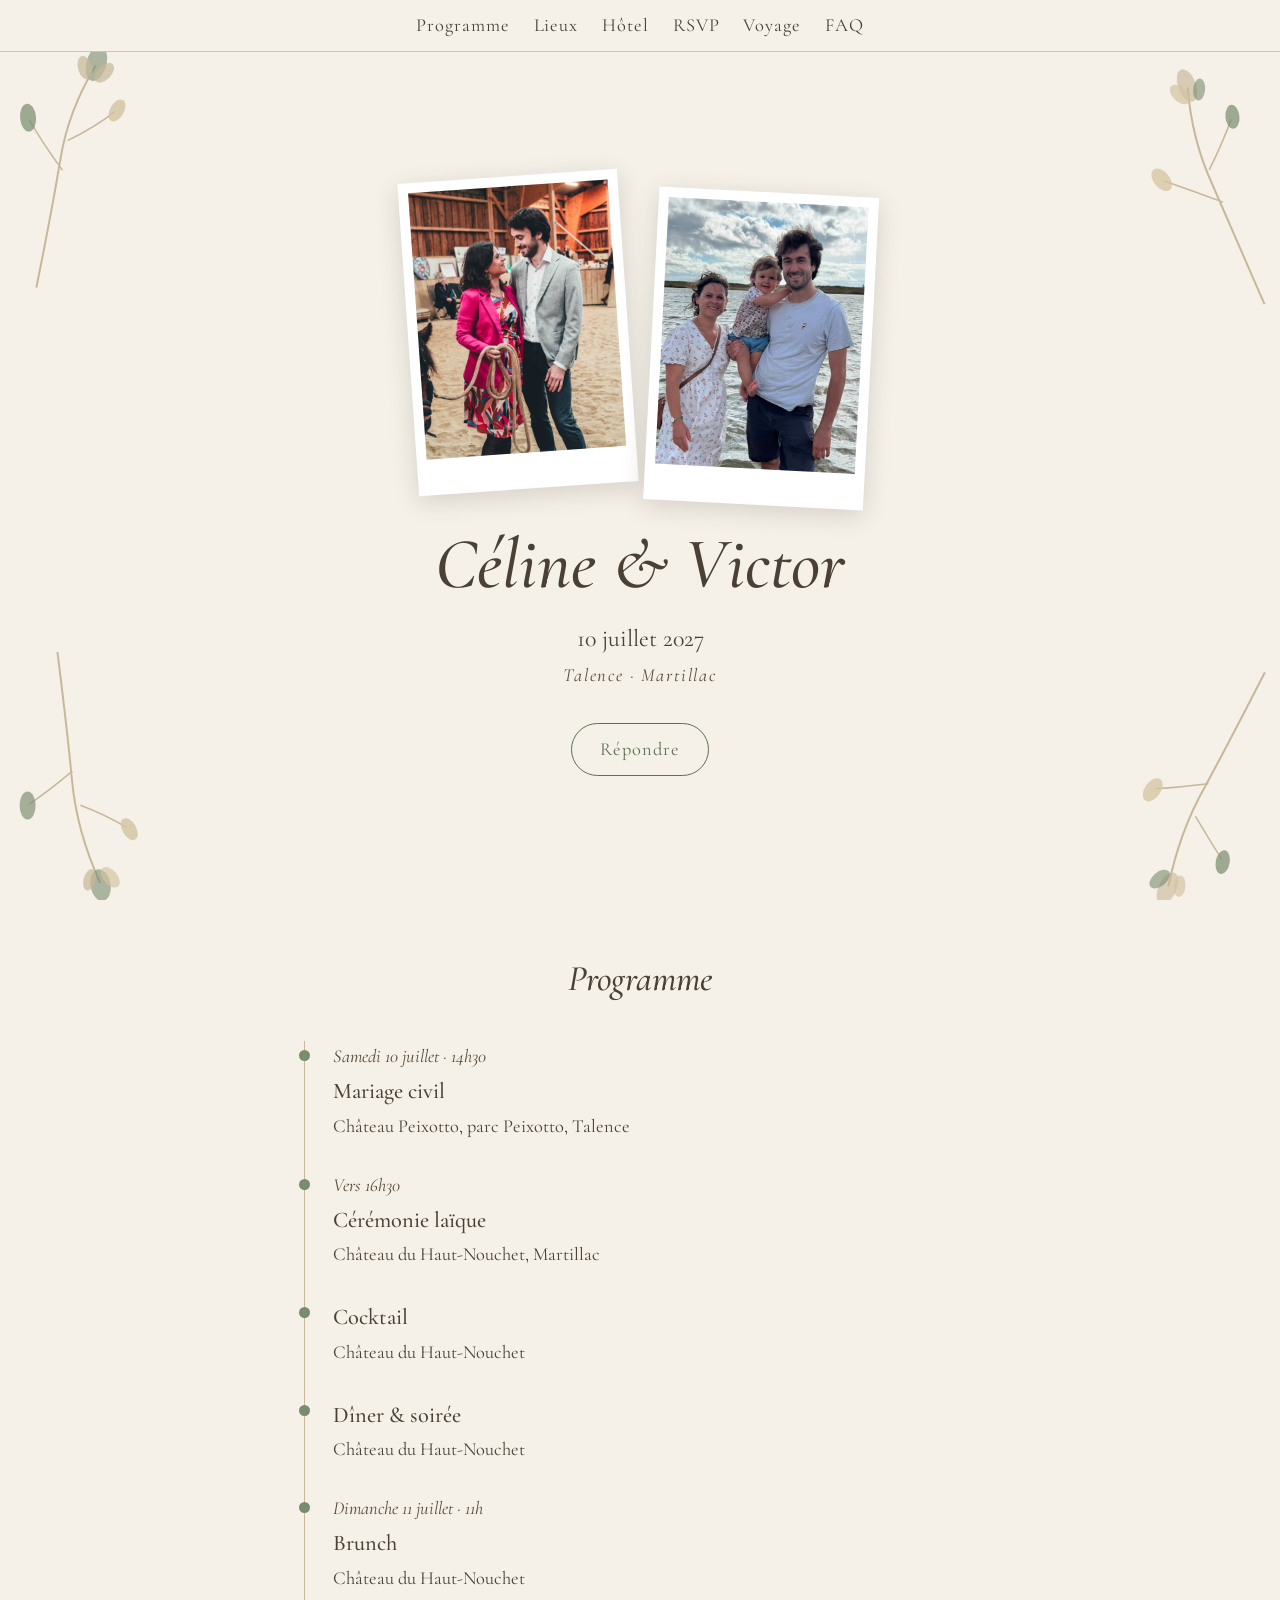
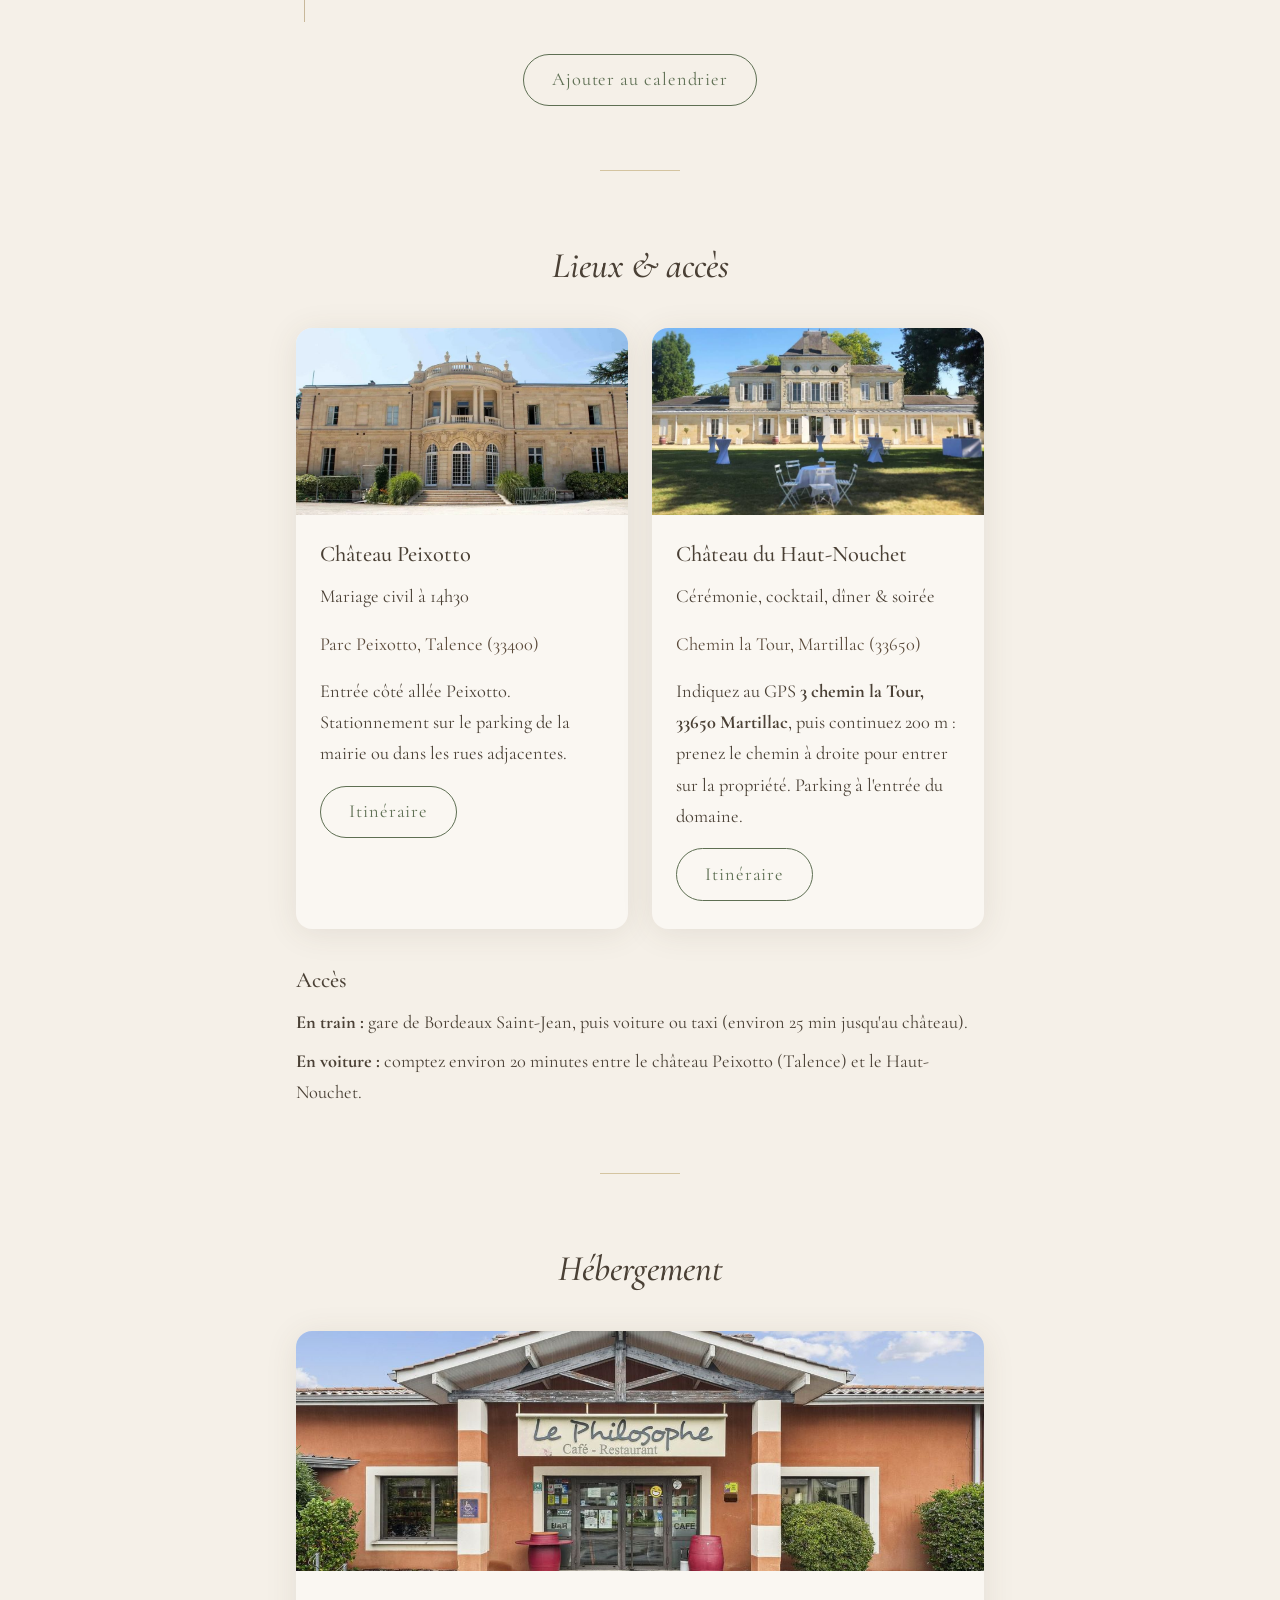
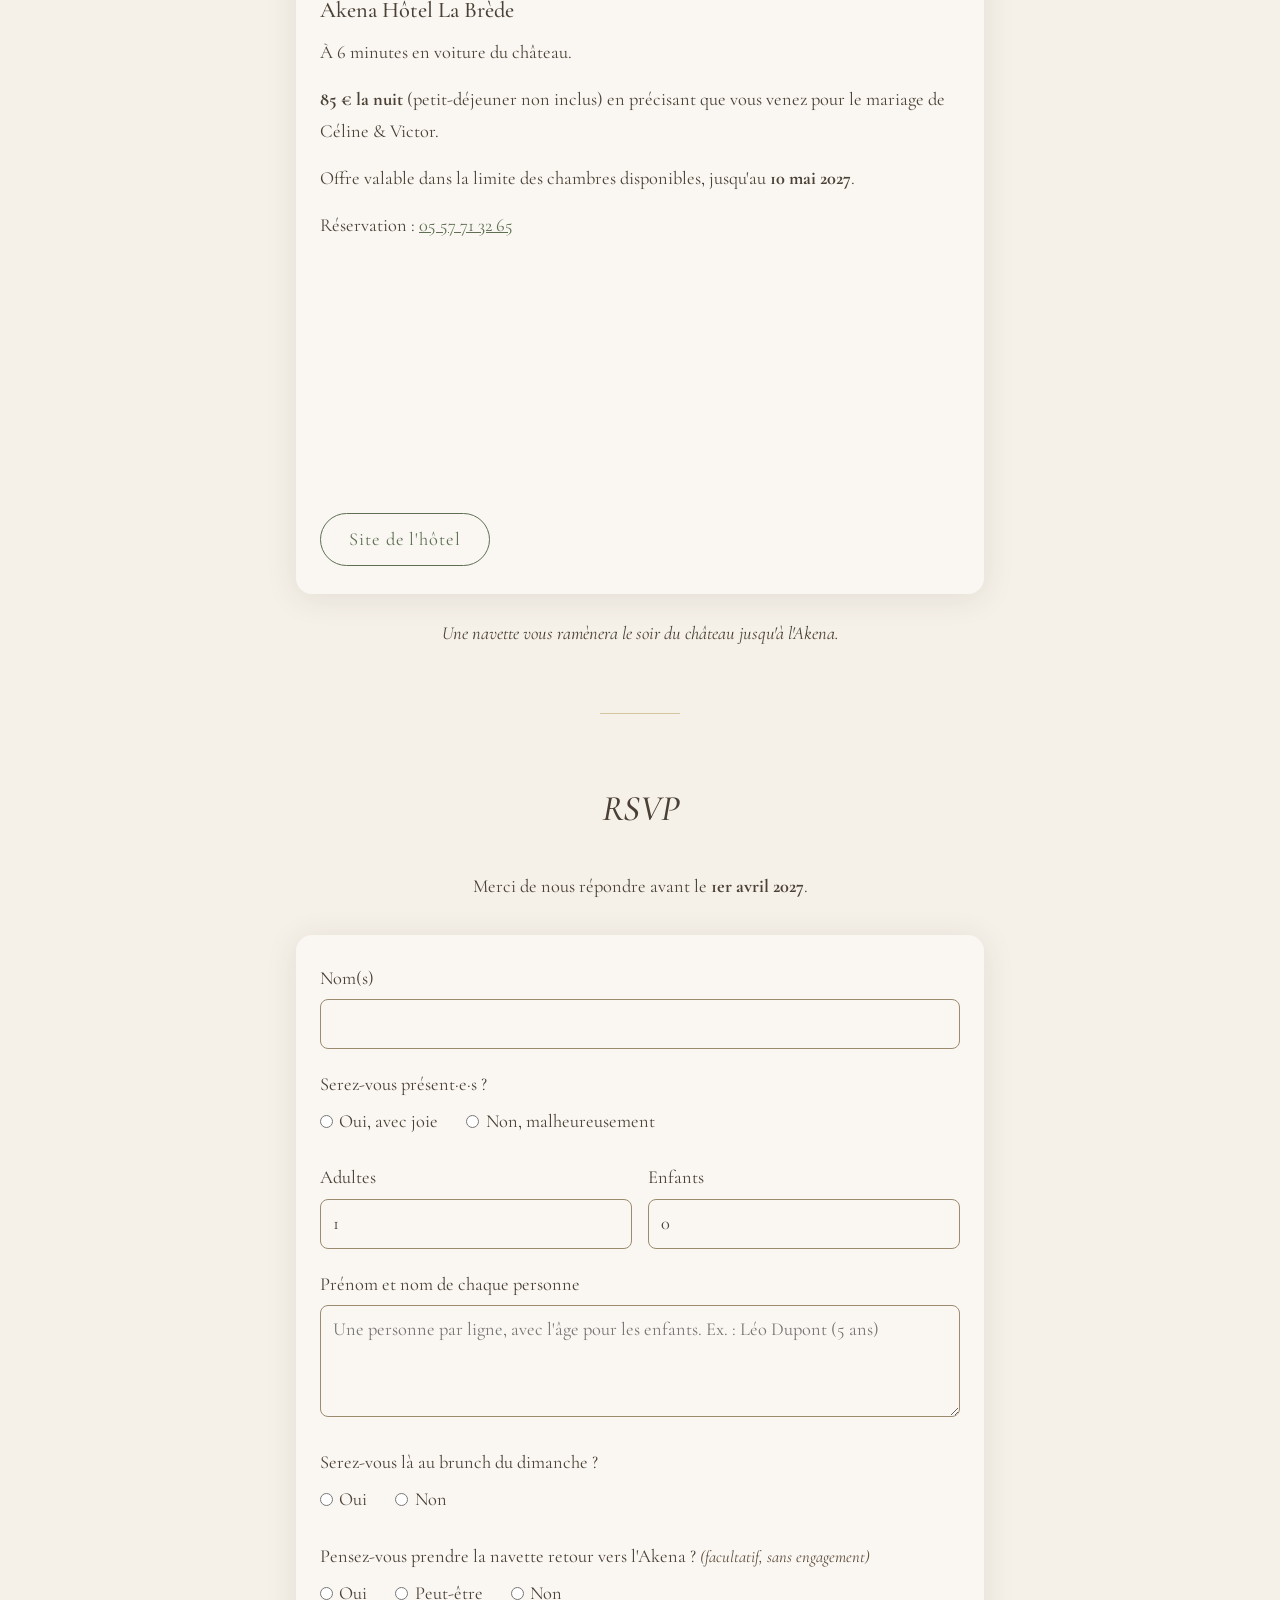
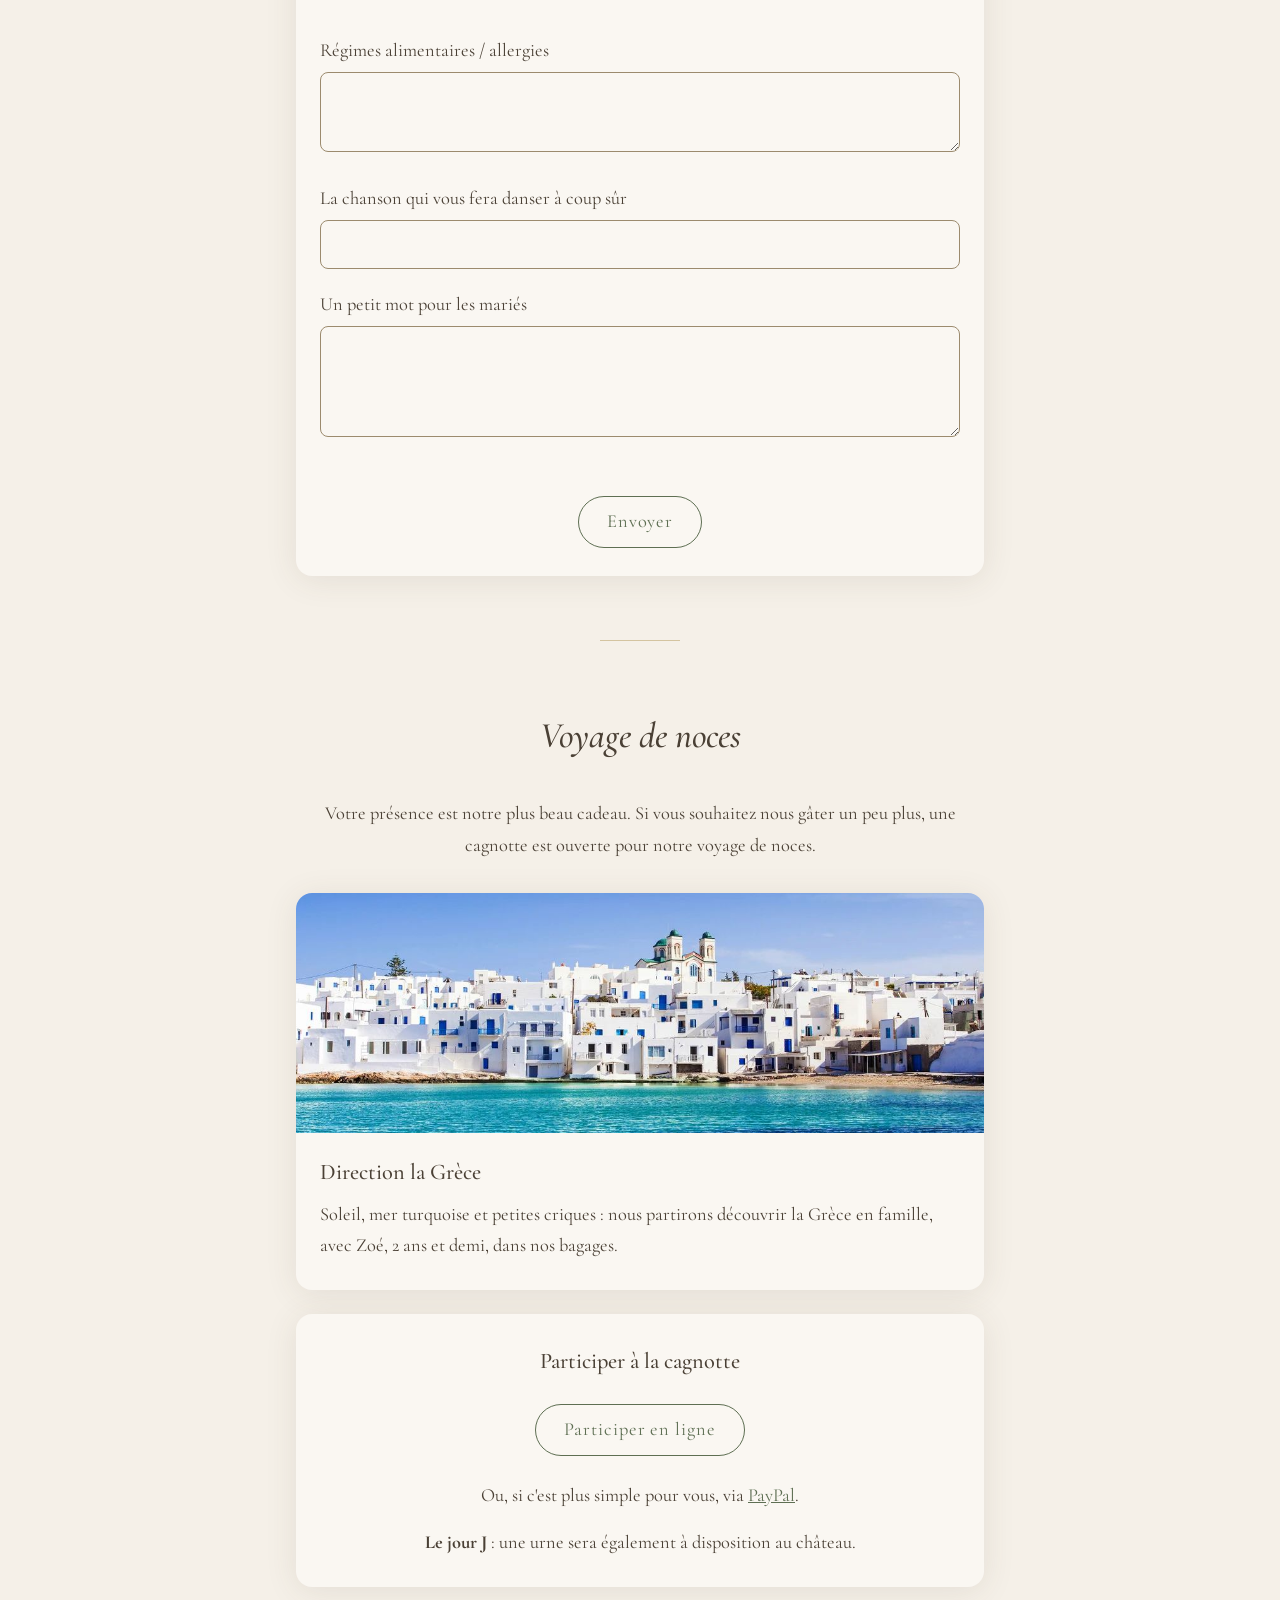
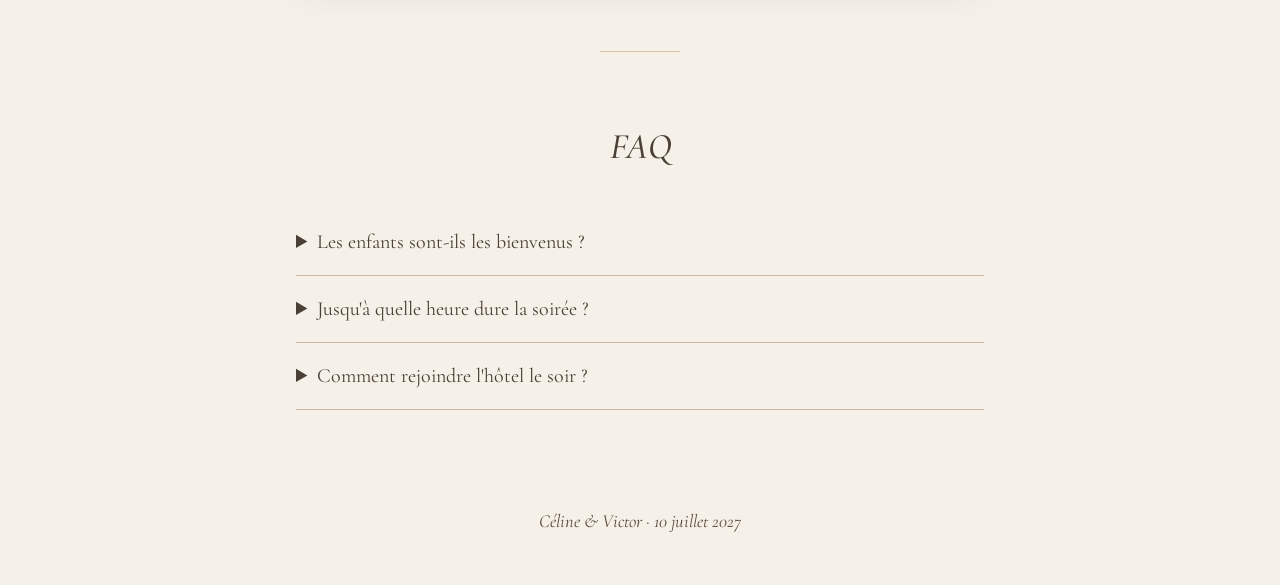
==== apercu-mariage/index.html @ cb4decf5 "content: cagnotte button directly under title Co-Authored-By: Claude Opus 5.5 <noreply@anthropic.com" ====
<!DOCTYPE html>
<html lang="fr">
<head>
  <meta charset="UTF-8" />
  <meta name="robots" content="noindex" />
  <meta name="viewport" content="width=device-width, initial-scale=1.0" />
  <title>Céline & Victor — 10 juillet 2027</title>
  <meta name="description" content="Mariage de Céline & Victor, 10 juillet 2027, Talence & Martillac" />
  <meta property="og:title" content="Céline &amp; Victor — 10 juillet 2027" />
  <meta property="og:description" content="Programme, lieux, hébergement et RSVP de notre mariage." />
  <!-- ponytail: URL absolue de l'emplacement final (racine), valide après le lancement -->
  <meta property="og:image" content="https://vico4445.github.io/site_mariage/photos/Photo_celine_victor.jpeg" />
  <meta property="og:type" content="website" />
  <link rel="icon" href="data:image/svg+xml,<svg xmlns='http://www.w3.org/2000/svg' viewBox='0 0 100 100'><text y='.9em' font-size='90' fill='%237a8c6e'>♡</text></svg>" />
  <link rel="preconnect" href="https://fonts.googleapis.com" />
  <link href="https://fonts.googleapis.com/css2?family=Cormorant+Garamond:ital,wght@0,400;0,500;1,400&display=swap" rel="stylesheet" />
  <link rel="stylesheet" href="style.css?v=5" />
</head>
<body>

  <nav class="nav" aria-label="Sections">
    <a href="#programme">Programme</a>
    <a href="#lieux">Lieux</a>
    <a href="#hebergement">Hôtel</a>
    <a href="#rsvp">RSVP</a>
    <a href="#voyage">Voyage</a>
    <a href="#faq">FAQ</a>
  </nav>

  <header id="accueil" class="hero">
    <div class="flowers" aria-hidden="true">
      <!-- top-left -->
      <svg class="flower flower--tl" viewBox="0 0 200 300" fill="none" xmlns="http://www.w3.org/2000/svg">
        <path d="M100 280 Q95 200 90 150 Q85 100 100 50" stroke="#c8b89a" stroke-width="2" />
        <path d="M95 160 Q70 140 50 120" stroke="#c8b89a" stroke-width="1.5" />
        <ellipse cx="48" cy="118" rx="8" ry="14" fill="#7a8c6e" opacity="0.7" transform="rotate(-20 48 118)" />
        <path d="M92 130 Q115 110 130 90" stroke="#c8b89a" stroke-width="1.5" />
        <ellipse cx="132" cy="88" rx="7" ry="12" fill="#d4c4a0" opacity="0.8" transform="rotate(15 132 88)" />
        <ellipse cx="100" cy="48" rx="10" ry="18" fill="#7a8c6e" opacity="0.6" />
        <ellipse cx="90" cy="55" rx="7" ry="12" fill="#c8b89a" opacity="0.7" transform="rotate(-30 90 55)" />
        <ellipse cx="110" cy="55" rx="7" ry="12" fill="#c8b89a" opacity="0.7" transform="rotate(30 110 55)" />
      </svg>
      <!-- top-right -->
      <svg class="flower flower--tr" viewBox="0 0 200 300" fill="none" xmlns="http://www.w3.org/2000/svg">
        <path d="M100 280 Q105 200 108 150 Q112 100 98 50" stroke="#c8b89a" stroke-width="2" />
        <path d="M104 170 Q130 148 152 130" stroke="#c8b89a" stroke-width="1.5" />
        <ellipse cx="154" cy="128" rx="8" ry="13" fill="#d4c4a0" opacity="0.75" transform="rotate(20 154 128)" />
        <path d="M106 135 Q85 115 68 95" stroke="#c8b89a" stroke-width="1.5" />
        <ellipse cx="66" cy="93" rx="7" ry="12" fill="#7a8c6e" opacity="0.7" transform="rotate(-15 66 93)" />
        <ellipse cx="98" cy="48" rx="9" ry="17" fill="#c8b89a" opacity="0.65" />
        <ellipse cx="88" cy="56" rx="6" ry="11" fill="#7a8c6e" opacity="0.6" transform="rotate(-25 88 56)" />
        <ellipse cx="108" cy="54" rx="7" ry="12" fill="#d4c4a0" opacity="0.7" transform="rotate(25 108 54)" />
      </svg>
      <!-- bottom-left -->
      <svg class="flower flower--bl" viewBox="0 0 200 300" fill="none" xmlns="http://www.w3.org/2000/svg">
        <path d="M100 20 Q96 100 92 150 Q88 200 102 255" stroke="#c8b89a" stroke-width="2" />
        <path d="M94 140 Q68 155 46 165" stroke="#c8b89a" stroke-width="1.5" />
        <ellipse cx="44" cy="166" rx="8" ry="14" fill="#7a8c6e" opacity="0.65" transform="rotate(10 44 166)" />
        <path d="M96 175 Q118 188 138 205" stroke="#c8b89a" stroke-width="1.5" />
        <ellipse cx="140" cy="207" rx="7" ry="12" fill="#d4c4a0" opacity="0.8" transform="rotate(-20 140 207)" />
        <ellipse cx="102" cy="257" rx="10" ry="16" fill="#7a8c6e" opacity="0.6" />
        <ellipse cx="92" cy="250" rx="6" ry="11" fill="#c8b89a" opacity="0.7" transform="rotate(25 92 250)" />
        <ellipse cx="113" cy="251" rx="7" ry="12" fill="#d4c4a0" opacity="0.65" transform="rotate(-30 113 251)" />
      </svg>
      <!-- bottom-right -->
      <svg class="flower flower--br" viewBox="0 0 200 300" fill="none" xmlns="http://www.w3.org/2000/svg">
        <path d="M100 20 Q103 100 106 150 Q110 200 97 255" stroke="#c8b89a" stroke-width="2" />
        <path d="M104 145 Q128 160 150 172" stroke="#c8b89a" stroke-width="1.5" />
        <ellipse cx="152" cy="174" rx="8" ry="13" fill="#d4c4a0" opacity="0.75" transform="rotate(-10 152 174)" />
        <path d="M102 180 Q80 195 60 208" stroke="#c8b89a" stroke-width="1.5" />
        <ellipse cx="58" cy="210" rx="7" ry="12" fill="#7a8c6e" opacity="0.7" transform="rotate(15 58 210)" />
        <ellipse cx="97" cy="257" rx="9" ry="17" fill="#c8b89a" opacity="0.6" />
        <ellipse cx="87" cy="250" rx="6" ry="11" fill="#d4c4a0" opacity="0.65" transform="rotate(20 87 250)" />
        <ellipse cx="108" cy="252" rx="7" ry="12" fill="#7a8c6e" opacity="0.6" transform="rotate(-25 108 252)" />
      </svg>
    </div>
    <div class="hero-content">
      <div class="polas">
        <figure class="pola"><img src="photos/Photo_celine_victor.jpeg" width="600" height="902" alt="Céline et Victor" /></figure>
        <figure class="pola"><img src="photos/a-trois.jpg" width="600" height="807" alt="Céline, Victor et leur fille" /></figure>
      </div>
      <p class="names">Céline &amp; Victor</p>
      <p class="hero-date">10 juillet 2027</p>
      <p class="hero-place">Talence · Martillac</p>
      <a class="btn" href="#rsvp">Répondre</a>
    </div>
  </header>

  <main>
    <section class="section" id="programme">
      <h2 class="section-title">Programme</h2>
      <ol class="timeline">
        <li>
          <time datetime="2027-07-10T14:30">Samedi 10 juillet · 14h30</time>
          <h3>Mariage civil</h3>
          <p>Château Peixotto, parc Peixotto, Talence</p>
        </li>
        <li>
          <time datetime="2027-07-10T16:30">Vers 16h30</time>
          <h3>Cérémonie laïque</h3>
          <p>Château du Haut-Nouchet, Martillac</p>
        </li>
        <li>
          <h3>Cocktail</h3>
          <p>Château du Haut-Nouchet</p>
        </li>
        <li>
          <h3>Dîner &amp; soirée</h3>
          <p>Château du Haut-Nouchet</p>
        </li>
        <li>
          <time datetime="2027-07-11T11:00">Dimanche 11 juillet · 11h</time>
          <h3>Brunch</h3>
          <p>Château du Haut-Nouchet</p>
        </li>
      </ol>
      <p class="center"><a class="btn" href="mariage.ics" download>Ajouter au calendrier</a></p>
    </section>

    <div class="ornament" aria-hidden="true"></div>

    <section class="section" id="lieux">
      <h2 class="section-title">Lieux &amp; accès</h2>
      <div class="cards">
        <article class="card">
          <img class="card-img" src="photos/peixotto.jpg" width="1200" height="578" alt="Façade du château Peixotto" loading="lazy" />
          <h3>Château Peixotto</h3>
          <p>Mariage civil à 14h30</p>
          <p class="address">Parc Peixotto, Talence (33400)</p>
          <p>Entrée côté allée Peixotto. Stationnement sur le parking de la mairie ou dans les rues adjacentes.</p>
          <a class="btn" target="_blank" rel="noopener" href="https://www.google.com/maps/search/?api=1&amp;query=Ch%C3%A2teau%20Peixotto%20Talence">Itinéraire</a>
        </article>
        <article class="card">
          <img class="card-img" src="photos/haut-nouchet.jpg" width="960" height="640" alt="Le château du Haut-Nouchet et son parc" loading="lazy" />
          <h3>Château du Haut-Nouchet</h3>
          <p>Cérémonie, cocktail, dîner &amp; soirée</p>
          <p class="address">Chemin la Tour, Martillac (33650)</p>
          <p>Indiquez au GPS <strong>3 chemin la Tour, 33650 Martillac</strong>, puis continuez 200 m : prenez le chemin à droite pour entrer sur la propriété. Parking à l'entrée du domaine.</p>
          <a class="btn" target="_blank" rel="noopener" href="https://www.google.com/maps/search/?api=1&amp;query=3%20chemin%20la%20Tour%2033650%20Martillac">Itinéraire</a>
        </article>
      </div>
      <div class="access">
        <h3>Accès</h3>
        <p><strong>En train :</strong> gare de Bordeaux Saint-Jean, puis voiture ou taxi (environ 25 min jusqu'au château).</p>
        <p><strong>En voiture :</strong> comptez environ 20 minutes entre le château Peixotto (Talence) et le Haut-Nouchet.</p>
      </div>
    </section>

    <div class="ornament" aria-hidden="true"></div>

    <section class="section" id="hebergement">
      <h2 class="section-title">Hébergement</h2>
      <article class="card">
        <img class="card-img" src="photos/akena.jpg" width="1200" height="808" alt="Entrée de l'hôtel Akena La Brède" loading="lazy" />
        <h3>Akena Hôtel La Brède</h3>
        <p>À 6 minutes en voiture du château.</p>
        <p><strong>85 € la nuit</strong> (petit-déjeuner non inclus) en précisant que vous venez pour le mariage de Céline &amp; Victor.</p>
        <p>Offre valable dans la limite des chambres disponibles, jusqu'au <strong>10 mai 2027</strong>.</p>
        <p>Réservation : <a href="tel:+33557713265">05 57 71 32 65</a></p>
        <iframe class="map" src="https://www.google.com/maps?q=Relais%20Akena%20La%20Br%C3%A8de%20Hotel&amp;output=embed" title="Carte : Akena Hôtel La Brède" loading="lazy" referrerpolicy="no-referrer-when-downgrade"></iframe>
        <a class="btn" target="_blank" rel="noopener" href="https://akenahotels.com/hotel-bordeaux-la-brede/">Site de l'hôtel</a>
      </article>
      <!-- À COMPLÉTER : horaires de la navette -->
      <p class="note">Une navette vous ramènera le soir du château jusqu'à l'Akena.</p>
    </section>

    <div class="ornament" aria-hidden="true"></div>

    <section class="section" id="rsvp">
      <h2 class="section-title">RSVP</h2>
      <p class="intro">Merci de nous répondre avant le <strong>1er avril 2027</strong>.</p>
      <form id="rsvp-form" class="rsvp-form card">
        <div class="field">
          <label for="noms">Nom(s)</label>
          <input type="text" id="noms" name="noms" required autocomplete="name" />
        </div>

        <fieldset class="field">
          <legend>Serez-vous présent·e·s ?</legend>
          <label><input type="radio" id="presence-oui" name="presence" value="oui" required /> Oui, avec joie</label>
          <label><input type="radio" id="presence-non" name="presence" value="non" /> Non, malheureusement</label>
        </fieldset>

        <fieldset class="si-present">
          <div class="field-row">
            <div class="field">
              <label for="adultes">Adultes</label>
              <input type="number" id="adultes" name="adultes" min="1" value="1" />
            </div>
            <div class="field">
              <label for="enfants">Enfants</label>
              <input type="number" id="enfants" name="enfants" min="0" value="0" />
            </div>
          </div>

          <div class="field">
            <label for="invites">Prénom et nom de chaque personne</label>
            <textarea id="invites" name="invites" rows="3" required placeholder="Une personne par ligne, avec l'âge pour les enfants. Ex. : Léo Dupont (5 ans)"></textarea>
          </div>

          <fieldset class="field">
            <legend>Serez-vous là au brunch du dimanche ?</legend>
            <label><input type="radio" name="brunch" value="oui" required /> Oui</label>
            <label><input type="radio" name="brunch" value="non" /> Non</label>
          </fieldset>

          <fieldset class="field">
            <legend>Pensez-vous prendre la navette retour vers l'Akena ? <small>(facultatif, sans engagement)</small></legend>
            <label><input type="radio" name="navette" value="oui" /> Oui</label>
            <label><input type="radio" name="navette" value="peut-etre" /> Peut-être</label>
            <label><input type="radio" name="navette" value="non" /> Non</label>
          </fieldset>

          <div class="field">
            <label for="regimes">Régimes alimentaires / allergies</label>
            <textarea id="regimes" name="regimes" rows="2"></textarea>
          </div>

          <div class="field">
            <label for="chanson">La chanson qui vous fera danser à coup sûr</label>
            <input type="text" id="chanson" name="chanson" />
          </div>
        </fieldset>

        <div class="field">
          <label for="message">Un petit mot pour les mariés</label>
          <textarea id="message" name="message" rows="3"></textarea>
        </div>

        <p class="center"><button type="submit" class="btn">Envoyer</button></p>
        <p class="rsvp-status" role="status" aria-live="polite"></p>
      </form>
    </section>

    <div class="ornament" aria-hidden="true"></div>

    <section class="section" id="voyage">
      <h2 class="section-title">Voyage de noces</h2>
      <p class="intro">Votre présence est notre plus beau cadeau. Si vous souhaitez nous gâter un peu plus, une cagnotte est ouverte pour notre voyage de noces.</p>
      <article class="card">
        <img class="card-img" src="photos/grece.jpg" width="1090" height="908" alt="Village blanc au bord de la mer en Grèce" loading="lazy" />
        <h3>Direction la Grèce</h3>
        <p>Soleil, mer turquoise et petites criques : nous partirons découvrir la Grèce en famille, avec Zoé, 2 ans et demi, dans nos bagages.</p>
      </article>
      <article class="card cagnotte">
        <h3>Participer à la cagnotte</h3>
        <a class="btn" target="_blank" rel="noopener" href="https://www.millemercismariage.com/celine_victor/liste.html">Participer en ligne</a>
        <p>Ou, si c'est plus simple pour vous, via <a target="_blank" rel="noopener" href="https://paypal.me/mariagecelinevictor">PayPal</a>.</p>
        <p><strong>Le jour J</strong> : une urne sera également à disposition au château.</p>
      </article>
    </section>

    <div class="ornament" aria-hidden="true"></div>

    <section class="section" id="faq">
      <h2 class="section-title">FAQ</h2>
      <div class="faq">
        <details>
          <summary>Les enfants sont-ils les bienvenus ?</summary>
          <p>Oui, les enfants sont invités ! Ils restent sous la responsabilité de leurs parents, mais deux baby-sitters seront là pour s'occuper d'eux pendant le repas et la soirée.</p>
        </details>
        <details>
          <summary>Jusqu'à quelle heure dure la soirée ?</summary>
          <p>La fête se prolongera jusqu'à 4h du matin !</p>
        </details>
        <details>
          <summary>Comment rejoindre l'hôtel le soir ?</summary>
          <p>Une navette vous ramènera du château jusqu'à l'Akena La Brède en fin de soirée.</p>
        </details>
      </div>
    </section>
  </main>

  <footer class="footer">Céline &amp; Victor · 10 juillet 2027</footer>

  <script src="rsvp.js" defer></script>
</body>
</html>
---- apercu-mariage/style.css ----
*, *::before, *::after {
  box-sizing: border-box;
  margin: 0;
  padding: 0;
}

:root {
  --bg: #f5f0e8;
  --card: #faf7f2;
  --text: #4a4035;
  --text-soft: #5a4a3a;
  --sage: #7a8c6e;
  --beige: #c8b89a;
  --gold: #d4c4a0;
  --sage-text: #5e6f53; /* sauge foncée pour le texte : AA sur --bg */
  --field-border: #9c8b6e; /* bordure de champ : 3:1 sur --card */
  --nav-h: 3.25rem;
}

html {
  scroll-behavior: smooth;
}

body {
  background: var(--bg);
  color: var(--text);
  font-family: 'Cormorant Garamond', serif;
  font-size: 1.15rem;
  line-height: 1.7;
  overflow-x: hidden;
}

a {
  color: var(--sage-text);
}

img {
  max-width: 100%;
  height: auto;
}

:focus-visible {
  outline: 2px solid var(--sage);
  outline-offset: 3px;
}

/* Navigation */
.nav {
  position: sticky;
  top: 0;
  z-index: 10;
  min-height: var(--nav-h);
  display: flex;
  align-items: center;
  justify-content: safe center;
  gap: 1.5rem;
  padding: 0 1rem;
  background: var(--bg);
  border-bottom: 1px solid var(--gold);
  flex-wrap: wrap;
  row-gap: 0;
  white-space: nowrap;
}

/* Petit écran : tous les liens visibles (passage sur 2 lignes en dernier recours) */
@media (max-width: 480px) {
  .nav {
    gap: 0.9rem;
    font-size: 1rem;
    padding: 0 0.5rem;
  }
}

.nav a {
  color: var(--text);
  text-decoration: none;
  letter-spacing: 0.05em;
}

.nav a:hover {
  color: var(--sage-text);
}

/* Accueil */
.hero {
  position: relative;
  overflow: hidden;
  min-height: calc(100svh - var(--nav-h));
  display: flex;
  align-items: center;
  justify-content: center;
  text-align: center;
  padding: 3rem 1rem;
}

.hero-content {
  position: relative;
  z-index: 1;
}

.names {
  font-size: clamp(2.5rem, 9vw, 4.5rem);
  font-style: italic;
  font-weight: 500;
  line-height: 1.2;
}

/* Polaroids de l'accueil */
.polas {
  display: flex;
  justify-content: center;
  gap: 1.5rem;
  margin-bottom: 2rem;
}

.pola {
  background: #fff;
  padding: 0.6rem 0.6rem 2.2rem;
  box-shadow: 0 6px 24px rgba(74, 64, 53, 0.18);
  width: min(220px, 40vw);
}

.pola img {
  display: block;
  width: 100%;
  aspect-ratio: 3 / 4;
  object-fit: cover;
}

.pola:first-child {
  transform: rotate(-4deg);
}

.pola:last-child {
  transform: rotate(3deg) translateY(1rem);
}

.hero-date {
  font-size: 1.5rem;
  margin-top: 0.75rem;
}

.hero-place {
  color: var(--text-soft);
  font-style: italic;
  letter-spacing: 0.1em;
  margin-bottom: 2rem;
}

.flowers {
  position: absolute;
  inset: 0;
  pointer-events: none;
}

.flower {
  position: absolute;
  width: 200px;
  height: 300px;
}

.flower--tl {
  top: -40px;
  left: -30px;
  transform: rotate(15deg);
}

.flower--tr {
  top: -20px;
  right: -40px;
  transform: rotate(-20deg) scaleX(-1);
}

.flower--bl {
  bottom: -30px;
  left: -20px;
  transform: rotate(-10deg);
}

.flower--br {
  bottom: -40px;
  right: -30px;
  transform: rotate(25deg) scaleX(-1);
}

/* Sections */
.section {
  max-width: 720px;
  margin: 0 auto;
  padding: 3rem 1rem;
  scroll-margin-top: var(--nav-h);
}

.section-title {
  font-size: 2.25rem;
  font-style: italic;
  font-weight: 500;
  text-align: center;
  margin-bottom: 2rem;
}

.section p + p {
  margin-top: 1rem;
}

.ornament {
  width: 80px;
  height: 1px;
  margin: 1rem auto;
  background: var(--gold);
}

/* Cartes */
.cards {
  display: grid;
  gap: 1.5rem;
}

@media (min-width: 640px) {
  .cards {
    grid-template-columns: 1fr 1fr;
  }
}

.card {
  background: var(--card);
  border-radius: 16px;
  box-shadow: 0 4px 32px rgba(74, 64, 53, 0.10);
  padding: 1.75rem 1.5rem;
}

.card h3 {
  font-size: 1.4rem;
  font-weight: 500;
  margin-bottom: 0.5rem;
}

/* Boutons */
.btn {
  display: inline-block;
  padding: 0.6rem 1.75rem;
  border: 1px solid var(--sage-text);
  border-radius: 999px;
  background: transparent;
  color: var(--sage-text);
  font: inherit;
  letter-spacing: 0.05em;
  text-decoration: none;
  cursor: pointer;
  transition: background 0.2s, color 0.2s;
}

.btn:hover,
.btn:focus-visible {
  background: var(--sage-text);
  color: var(--card);
}

.footer {
  text-align: center;
  padding: 3rem 1rem;
  color: var(--text-soft);
  font-style: italic;
}

/* Programme */
.timeline {
  list-style: none;
  border-left: 1px solid var(--beige);
  margin-left: 0.5rem;
  padding-left: 1.75rem;
}

.timeline li {
  position: relative;
  padding-bottom: 1.75rem;
}

.timeline li::before {
  content: "";
  position: absolute;
  left: calc(-1.75rem - 6px);
  top: 0.55rem;
  width: 11px;
  height: 11px;
  border-radius: 50%;
  background: var(--sage);
}

.timeline time {
  color: var(--text-soft);
  font-style: italic;
}

.timeline h3 {
  font-size: 1.4rem;
  font-weight: 500;
}

/* Lieux, hébergement, voyage */
.card .btn {
  margin-top: 1rem;
}

.map {
  display: block;
  width: 100%;
  height: 240px;
  border: 0;
  border-radius: 12px;
  margin-top: 1rem;
}

.address {
  color: var(--text-soft);
}

.access {
  margin-top: 2rem;
}

.access h3 {
  font-size: 1.4rem;
  font-weight: 500;
  margin-bottom: 0.5rem;
}

.access p + p {
  margin-top: 0.5rem;
}

.intro,
.note,
.center {
  text-align: center;
}

.intro {
  margin-bottom: 2rem;
}

.note {
  margin-top: 1.5rem;
  font-style: italic;
}

.center {
  margin-top: 2rem;
}

/* FAQ */
.faq details {
  border-bottom: 1px solid var(--beige);
  padding: 1rem 0;
}

.faq summary {
  cursor: pointer;
  font-size: 1.25rem;
  color: var(--text);
}

.faq details p {
  margin-top: 0.5rem;
  color: var(--text-soft);
}

/* RSVP */
.rsvp-form fieldset {
  border: 0;
}

.field {
  margin-bottom: 1.25rem;
}

.field > label,
.field legend {
  display: block;
  margin-bottom: 0.35rem;
}

fieldset.field label {
  display: inline-flex;
  align-items: center;
  gap: 0.4rem;
  margin-right: 1.5rem;
}

.field-row {
  display: grid;
  grid-template-columns: 1fr 1fr;
  gap: 1rem;
}

.rsvp-form input[type="text"],
.rsvp-form input[type="number"],
.rsvp-form textarea {
  width: 100%;
  padding: 0.5rem 0.75rem;
  background: var(--card);
  border: 1px solid var(--field-border);
  border-radius: 8px;
  color: var(--text);
  font: inherit;
}

.rsvp-form input:focus,
.rsvp-form textarea:focus {
  outline: 2px solid var(--sage);
  outline-offset: 0;
  border-color: var(--sage);
}

.rsvp-form input[type="radio"] {
  accent-color: var(--sage);
}

/* ponytail: sans :has() (Firefox < 121), les champs restent visibles ; rsvp.js ignore leurs valeurs si « Non » */
.rsvp-form:has(#presence-non:checked) .si-present {
  display: none;
}

.rsvp-status {
  text-align: center;
  margin-top: 1rem;
  font-style: italic;
}

.rsvp-status:empty {
  display: none;
}

/* Photo en tête de carte */
.card-img {
  display: block;
  width: calc(100% + 3rem);
  max-width: none;
  margin: -1.75rem -1.5rem 1.25rem;
  aspect-ratio: 16 / 9;
  max-height: 240px;
  object-fit: cover;
  border-radius: 16px 16px 0 0;
}

/* Cagnotte */
.cagnotte {
  margin-top: 1.5rem;
  text-align: center;
}

.cagnotte .btn + p {
  margin-top: 1.5rem;
}

.field legend small {
  font-size: 0.9em;
  font-style: italic;
  color: var(--text-soft);
}
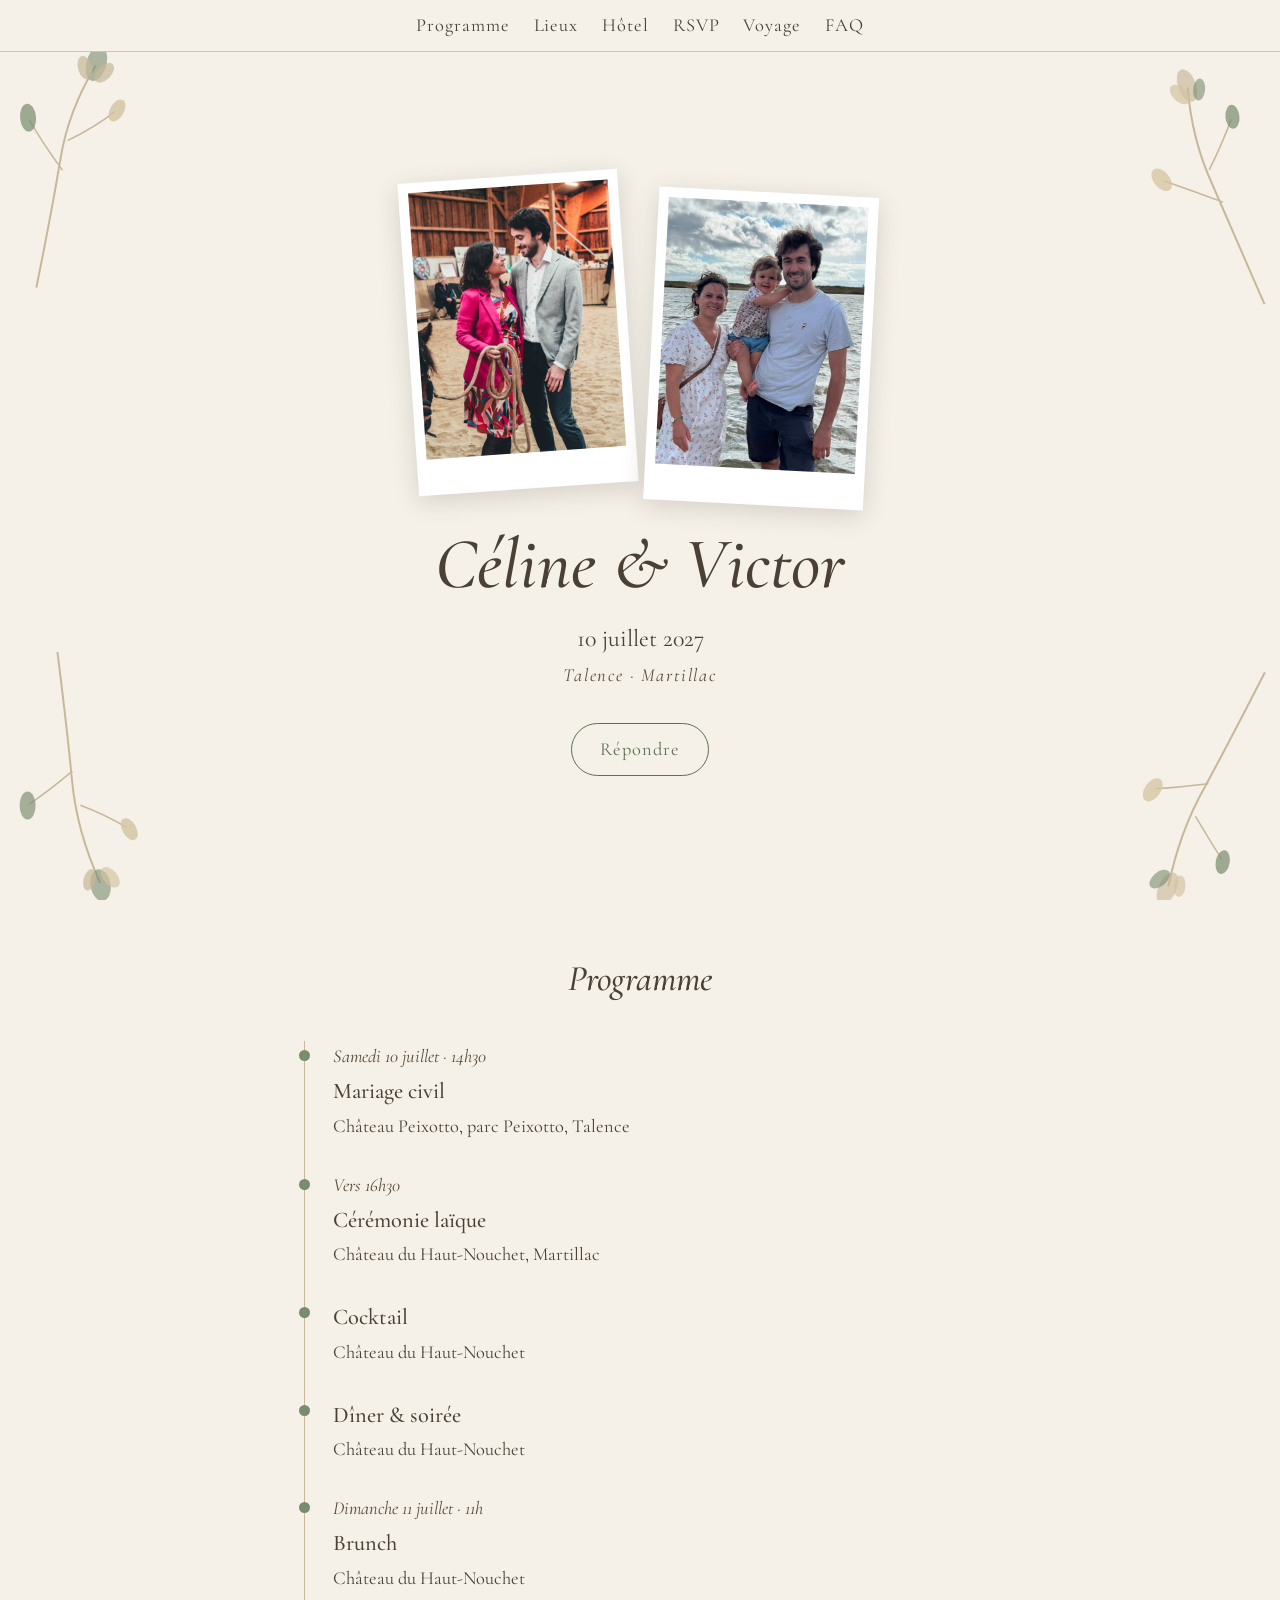
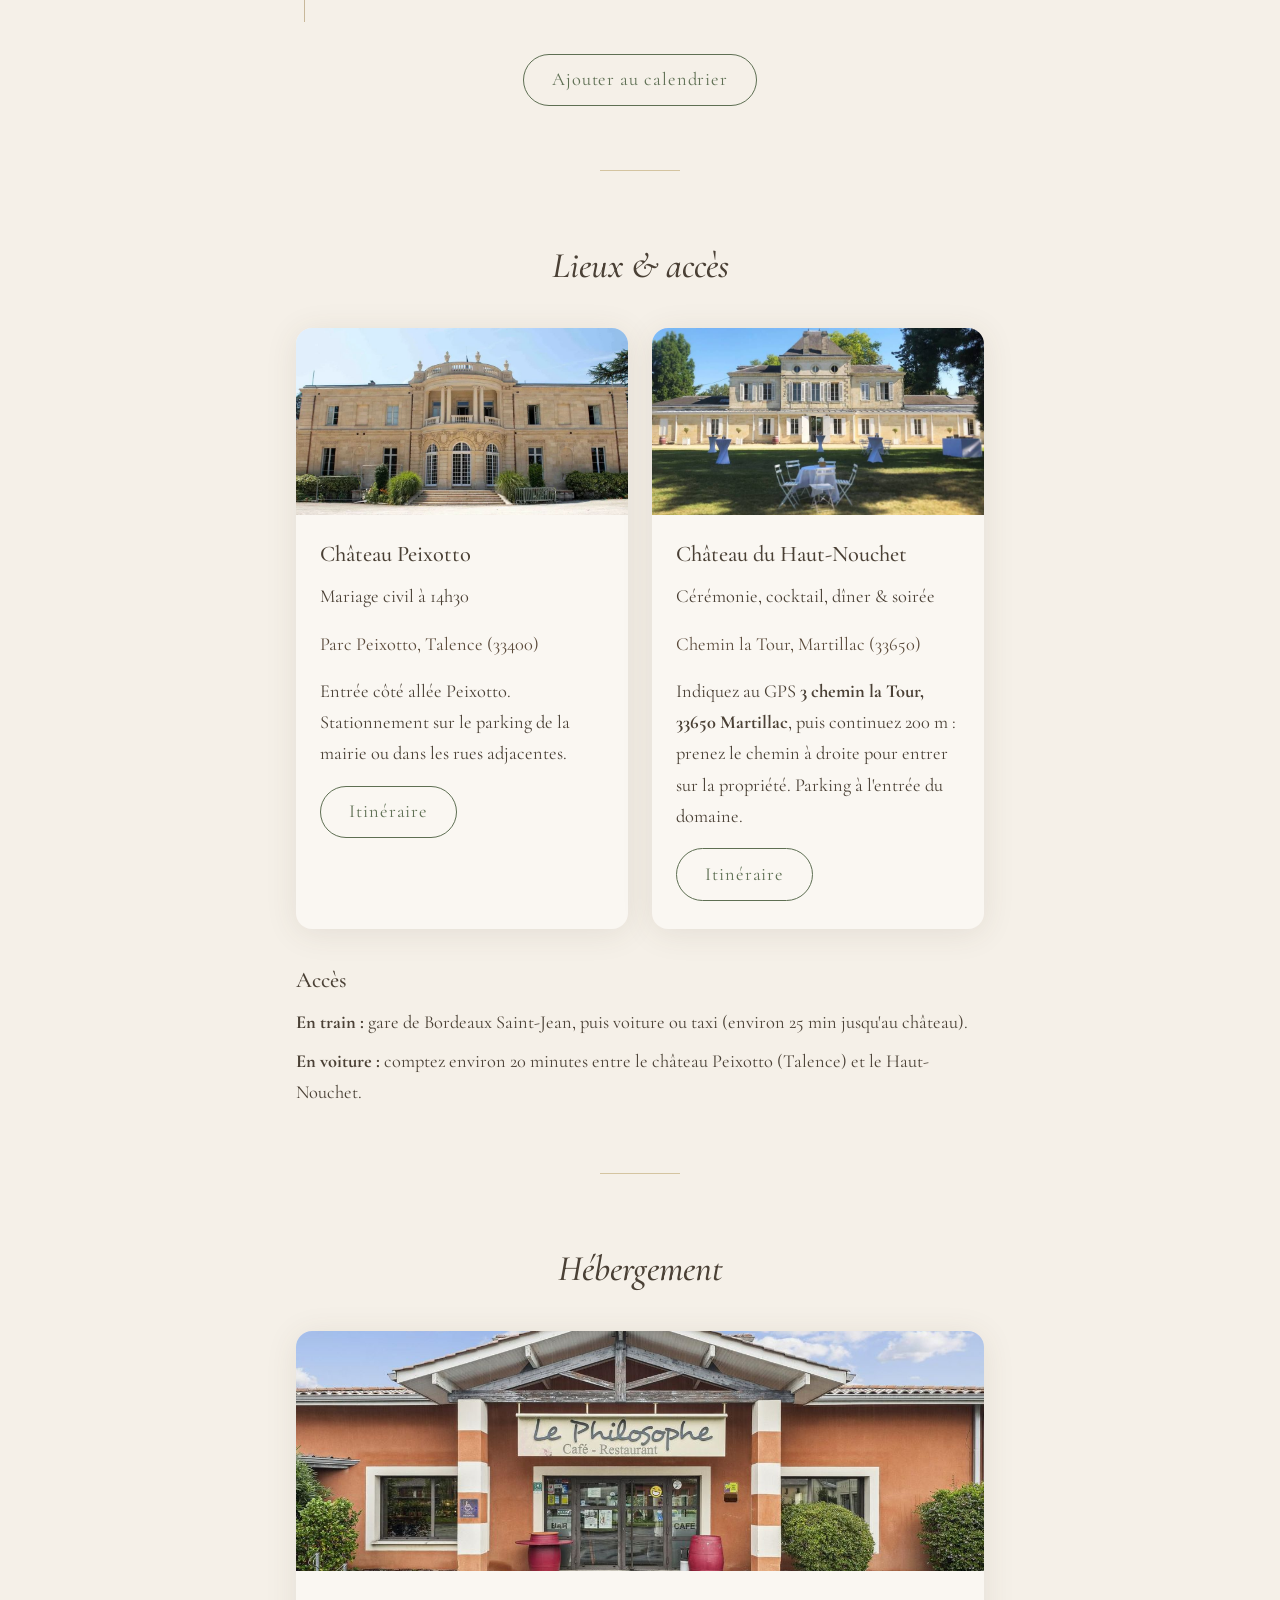
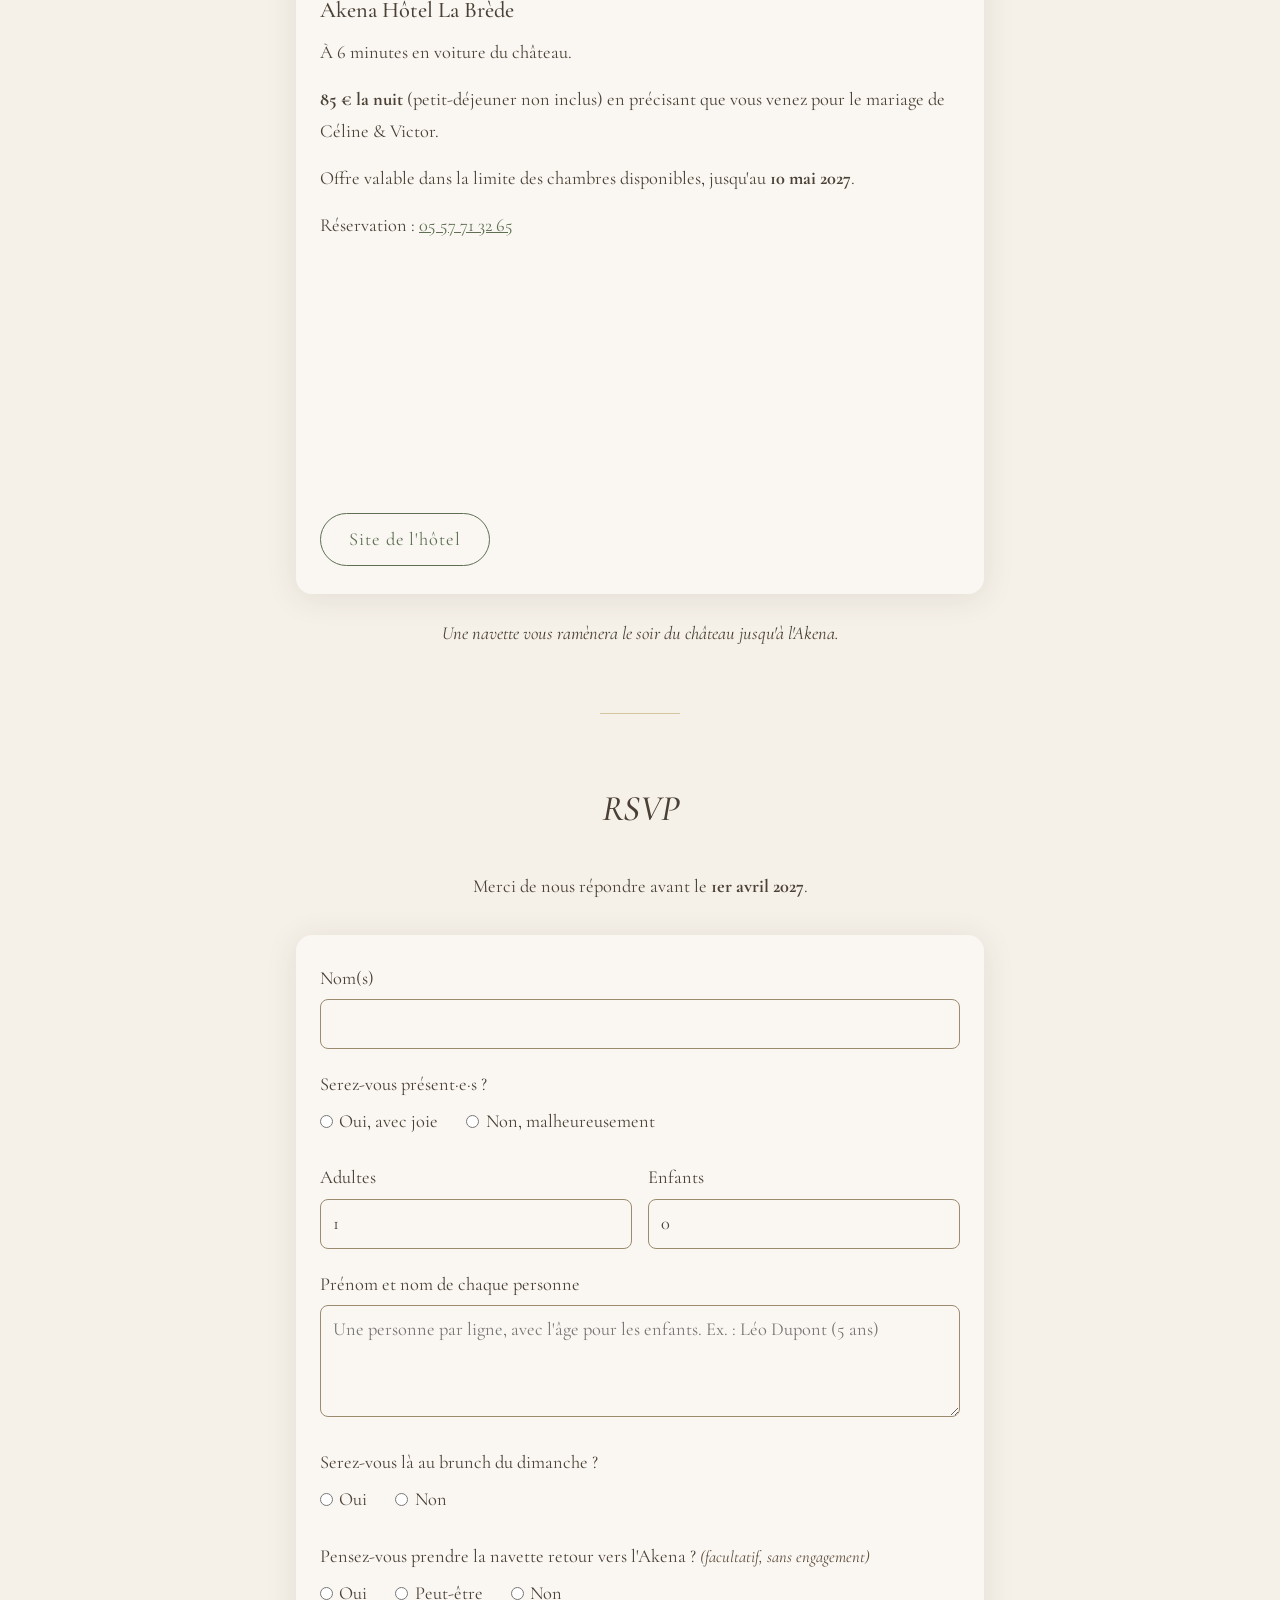
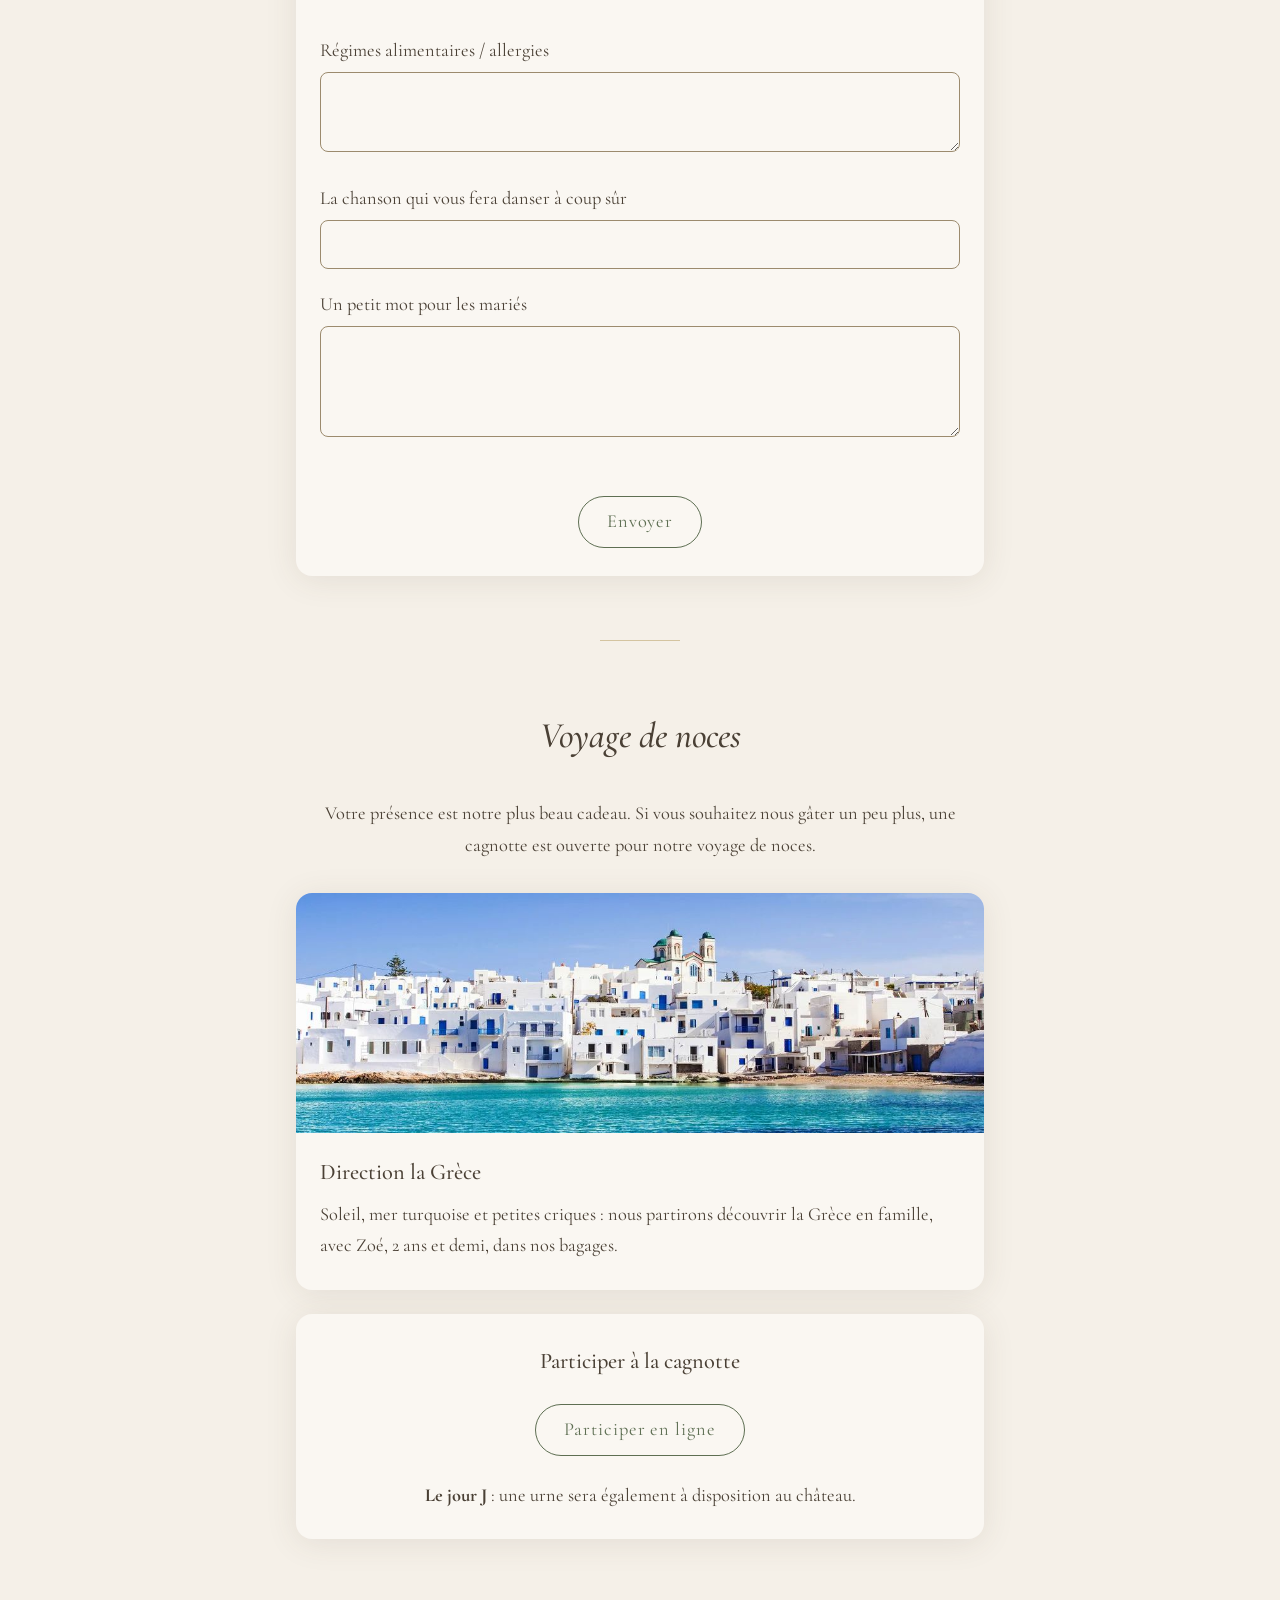
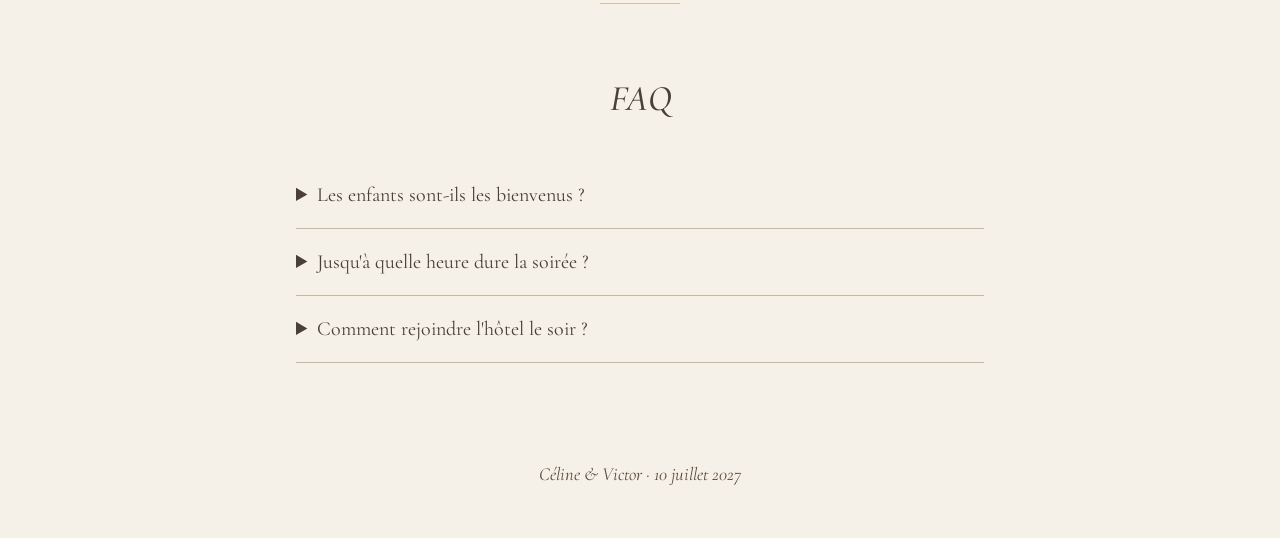
==== commit a751a7c8: "content: remove PayPal option from cagnotte Co-Authored-By: Claude Opus 5.5 <noreply@anthropic.com>" ====
--- a/apercu-mariage/index.html
+++ b/apercu-mariage/index.html
@@ -245,7 +245,6 @@
       <article class="card cagnotte">
         <h3>Participer à la cagnotte</h3>
         <a class="btn" target="_blank" rel="noopener" href="https://www.millemercismariage.com/celine_victor/liste.html">Participer en ligne</a>
-        <p>Ou, si c'est plus simple pour vous, via <a target="_blank" rel="noopener" href="https://paypal.me/mariagecelinevictor">PayPal</a>.</p>
         <p><strong>Le jour J</strong> : une urne sera également à disposition au château.</p>
       </article>
     </section>
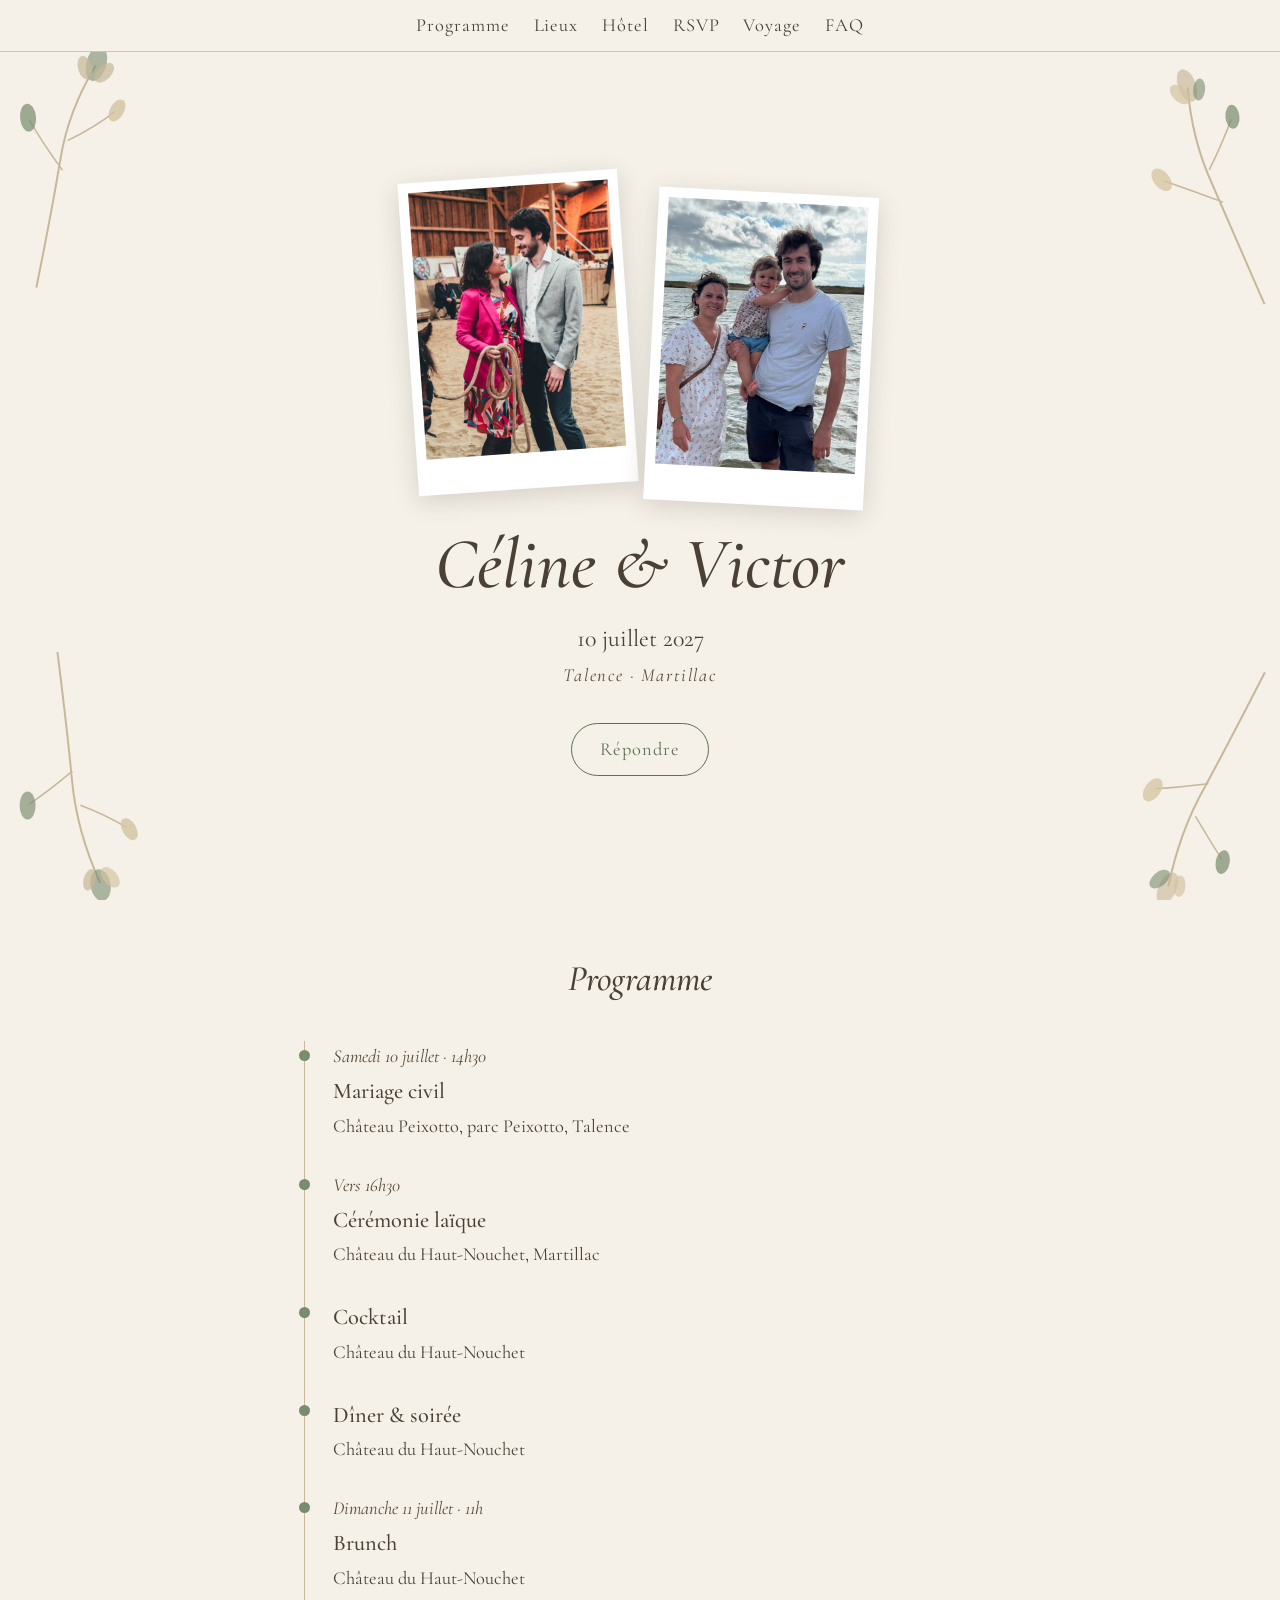
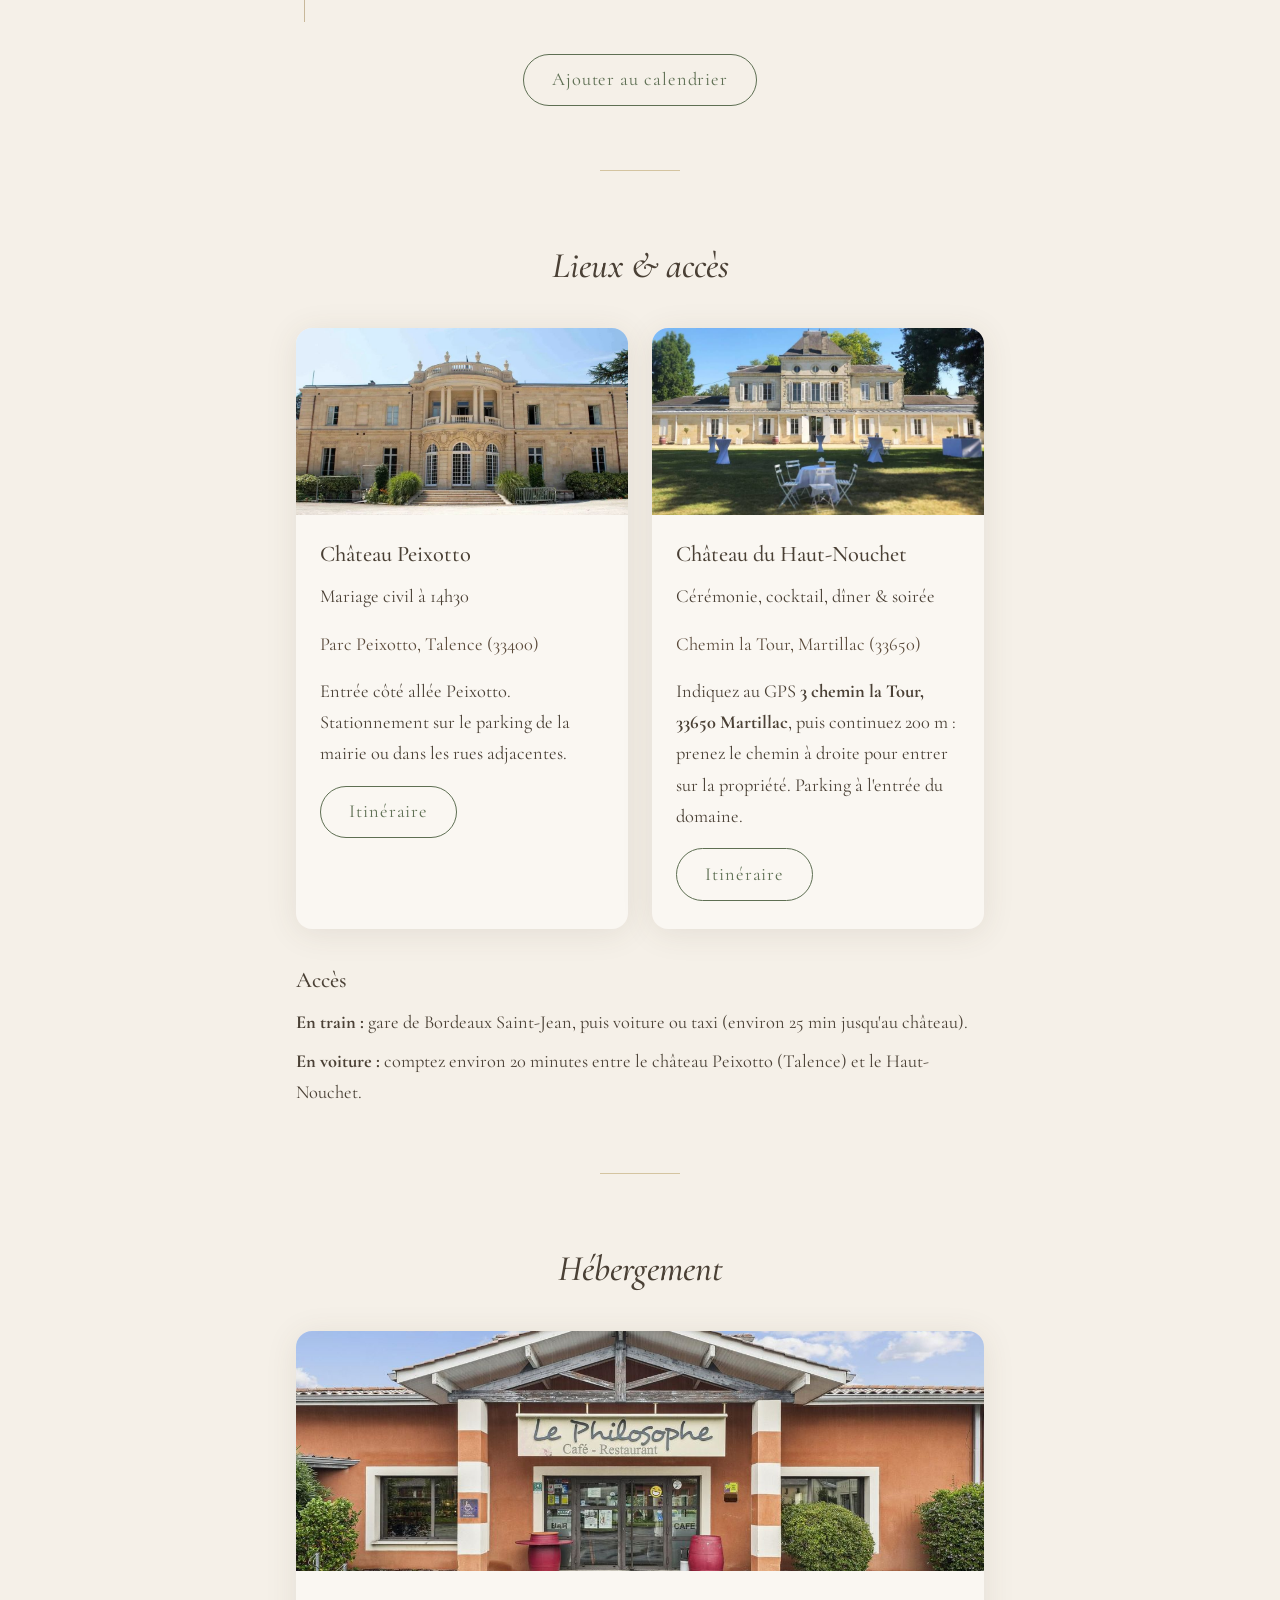
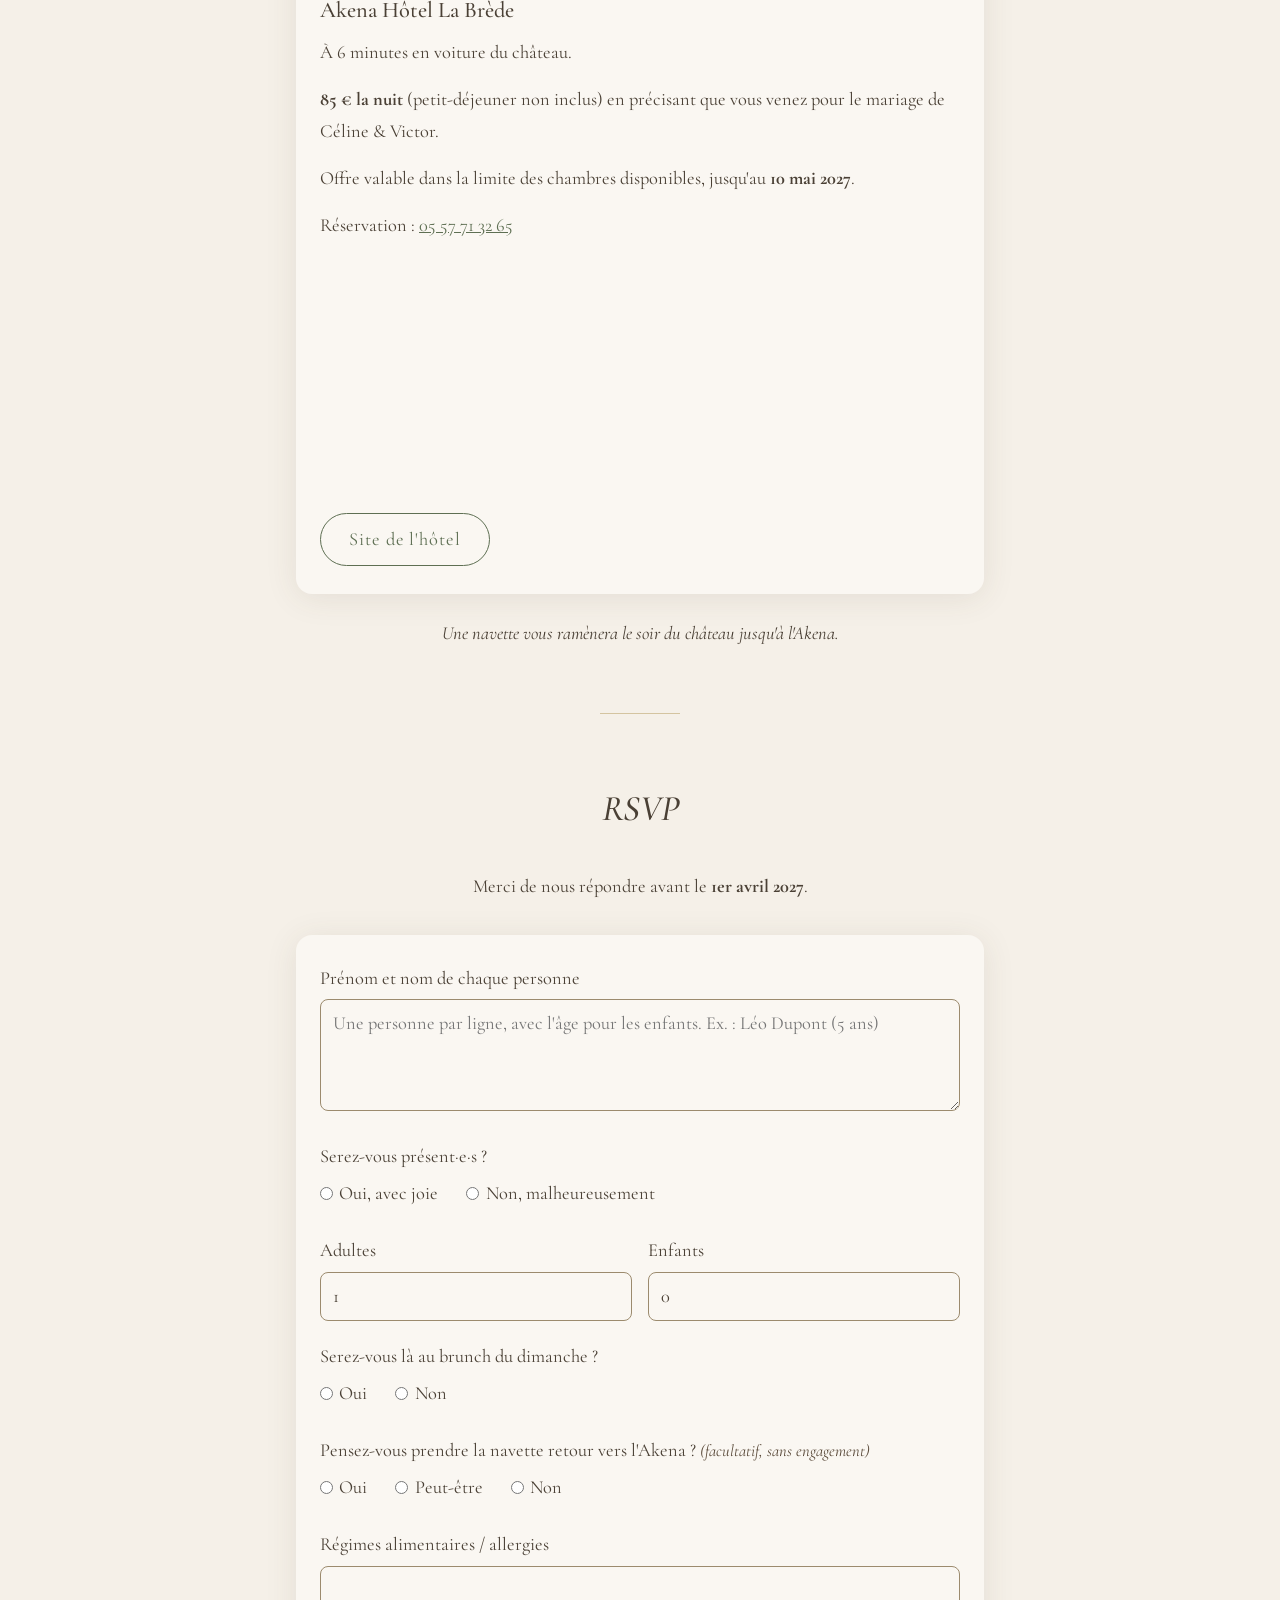
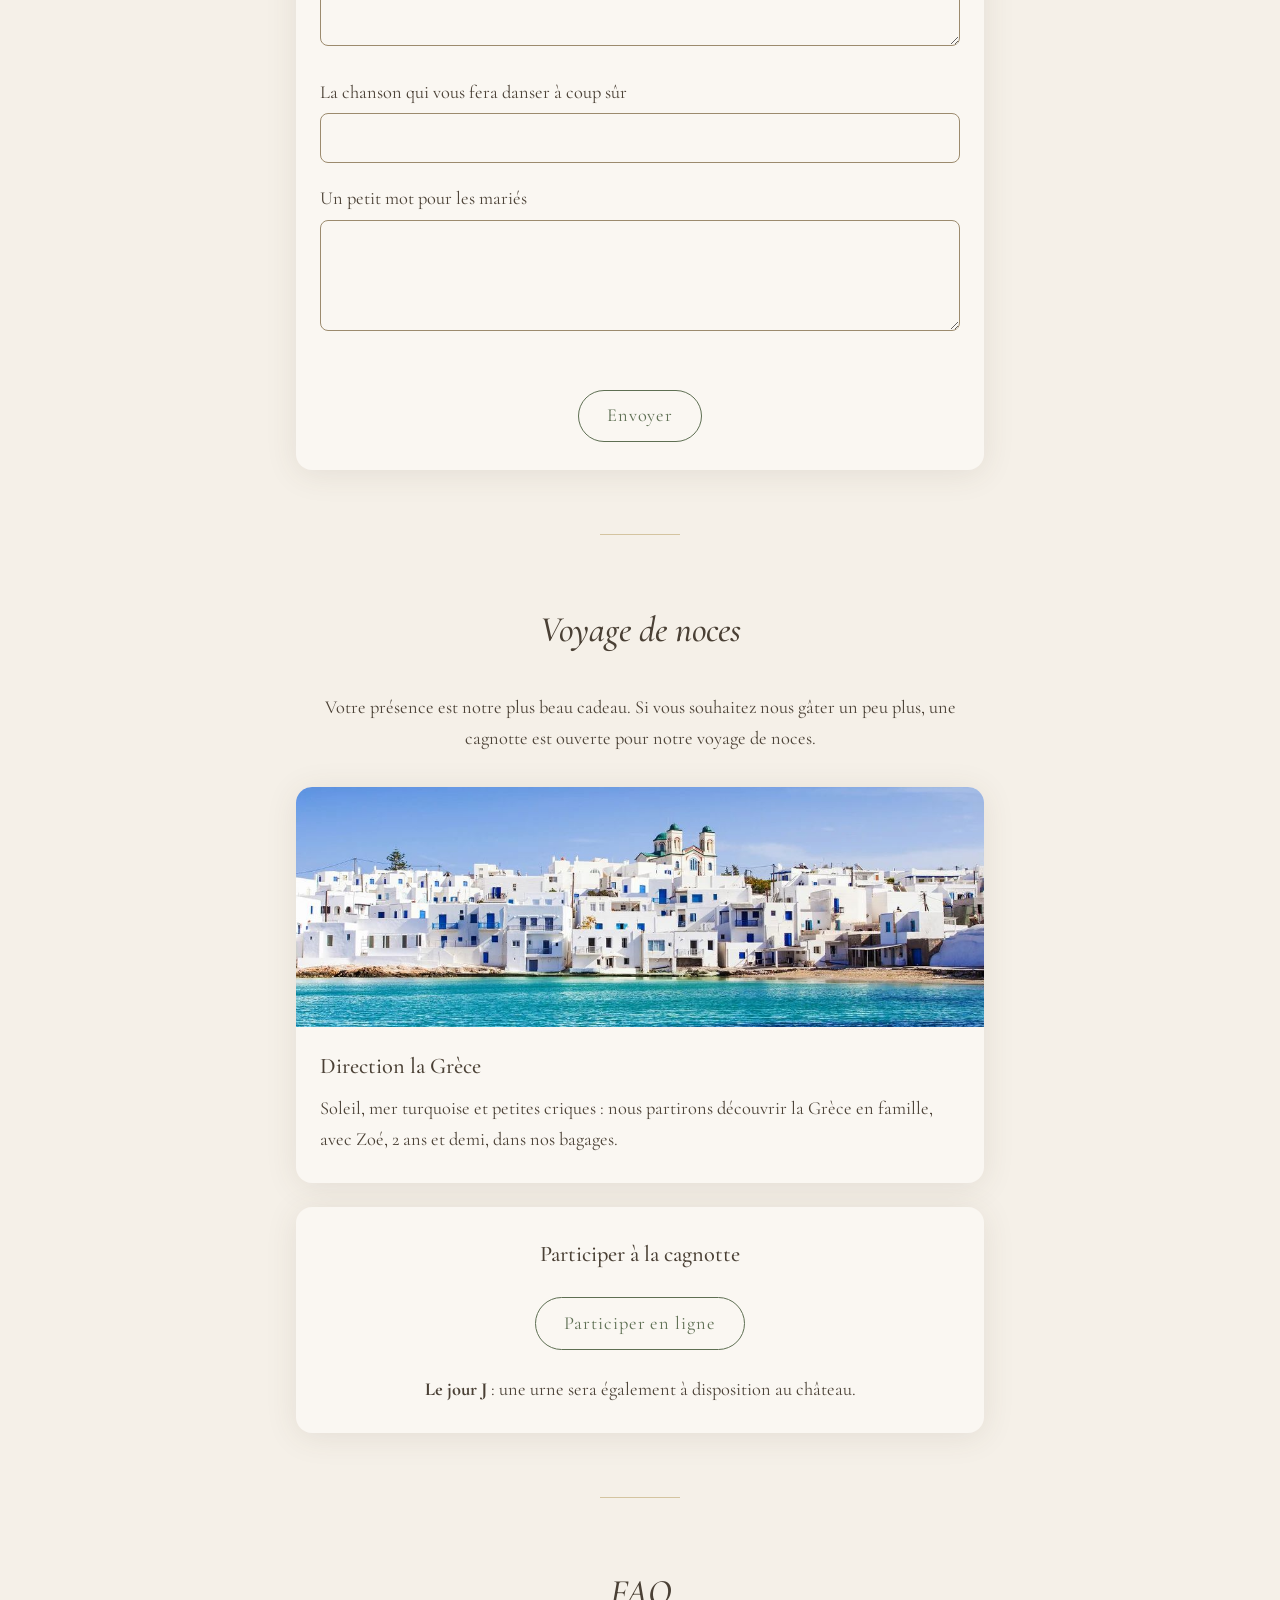
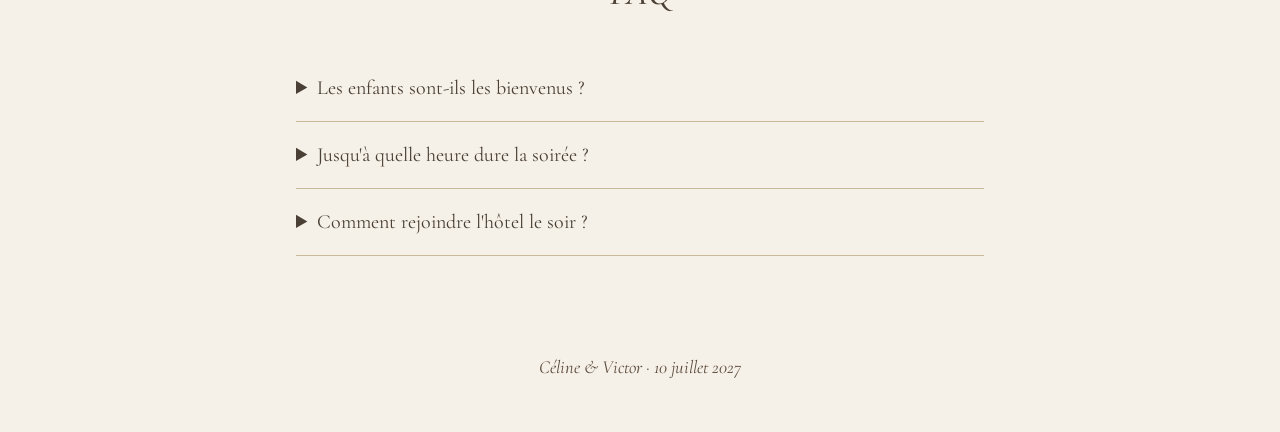
==== commit 6f3cab57: "content: RSVP guest list replaces separate name field Co-Authored-By: Claude Opus 5.5 <noreply@anthr" ====
--- a/apercu-mariage/index.html
+++ b/apercu-mariage/index.html
@@ -171,8 +171,8 @@
       <p class="intro">Merci de nous répondre avant le <strong>1er avril 2027</strong>.</p>
       <form id="rsvp-form" class="rsvp-form card">
         <div class="field">
-          <label for="noms">Nom(s)</label>
-          <input type="text" id="noms" name="noms" required autocomplete="name" />
+          <label for="noms">Prénom et nom de chaque personne</label>
+          <textarea id="noms" name="noms" rows="3" required placeholder="Une personne par ligne, avec l'âge pour les enfants. Ex. : Léo Dupont (5 ans)"></textarea>
         </div>
 
         <fieldset class="field">
@@ -191,11 +191,6 @@
               <label for="enfants">Enfants</label>
               <input type="number" id="enfants" name="enfants" min="0" value="0" />
             </div>
-          </div>
-
-          <div class="field">
-            <label for="invites">Prénom et nom de chaque personne</label>
-            <textarea id="invites" name="invites" rows="3" required placeholder="Une personne par ligne, avec l'âge pour les enfants. Ex. : Léo Dupont (5 ans)"></textarea>
           </div>
 
           <fieldset class="field">
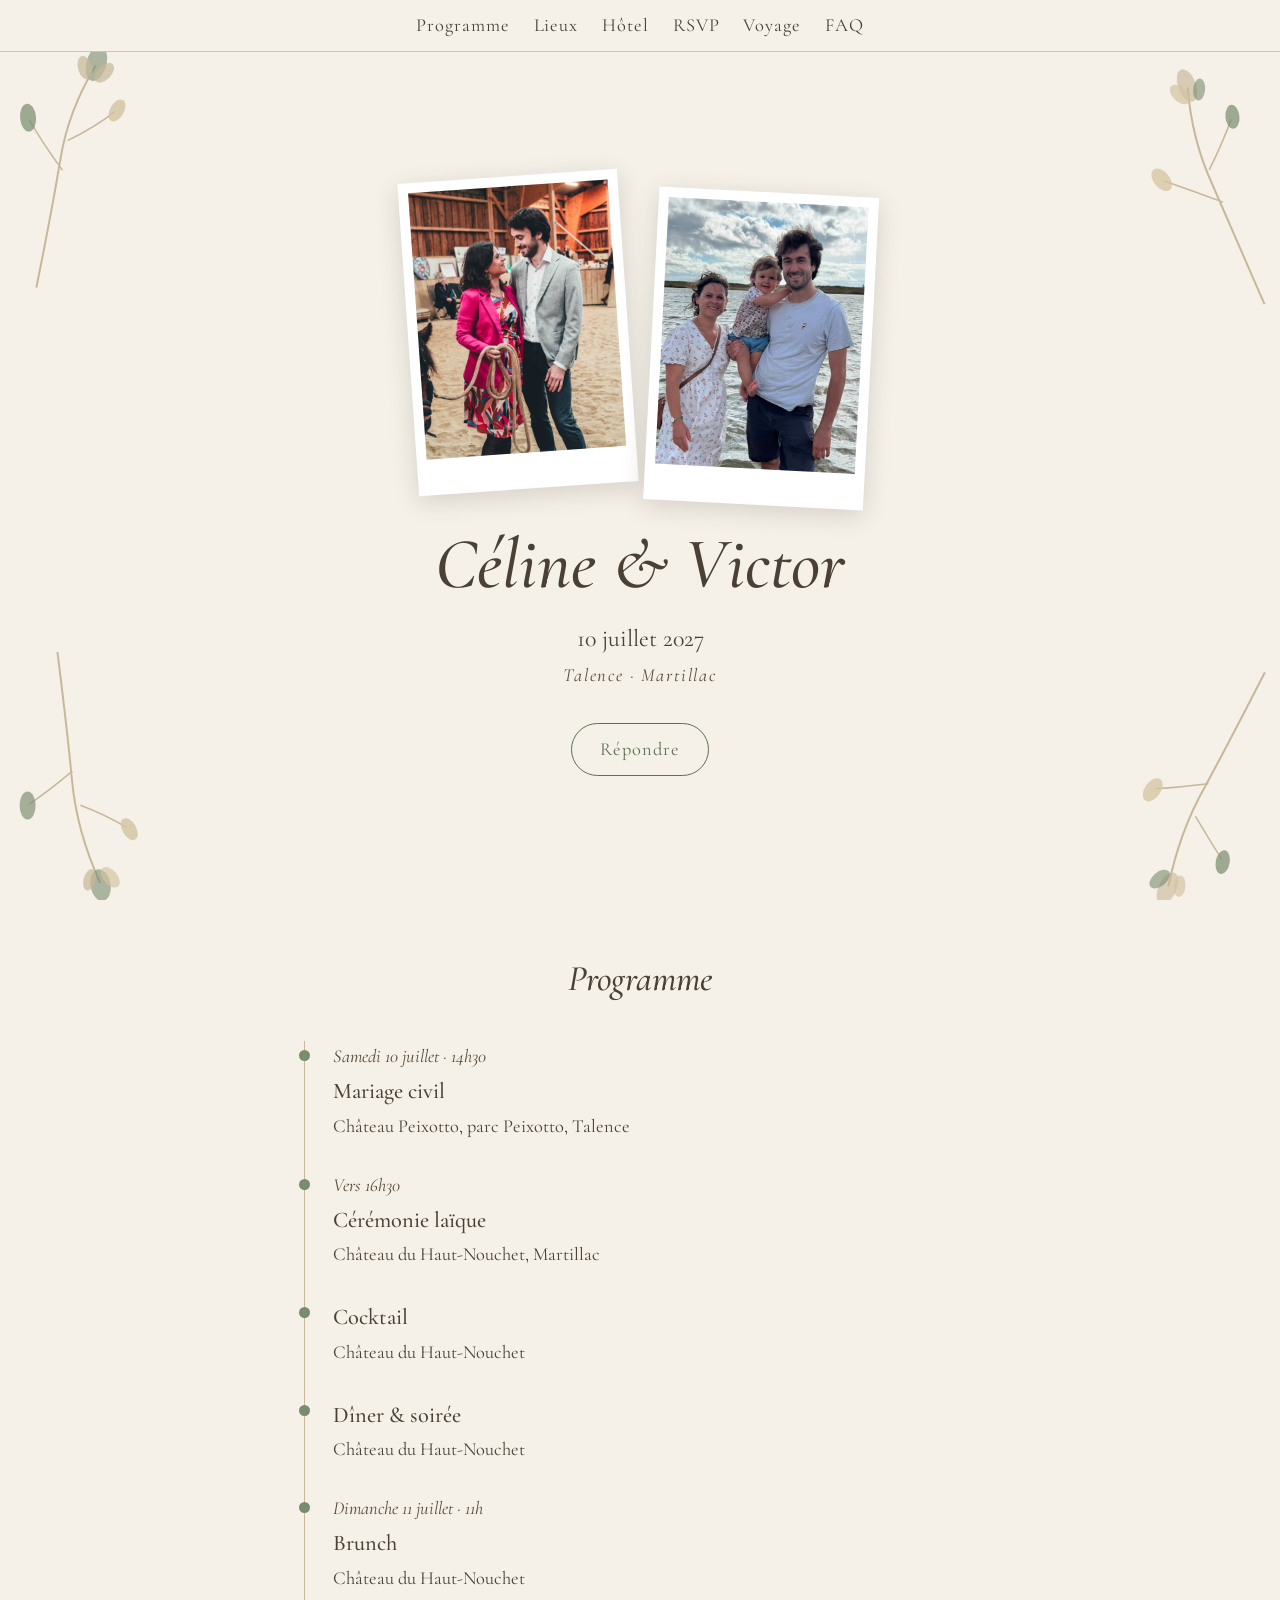
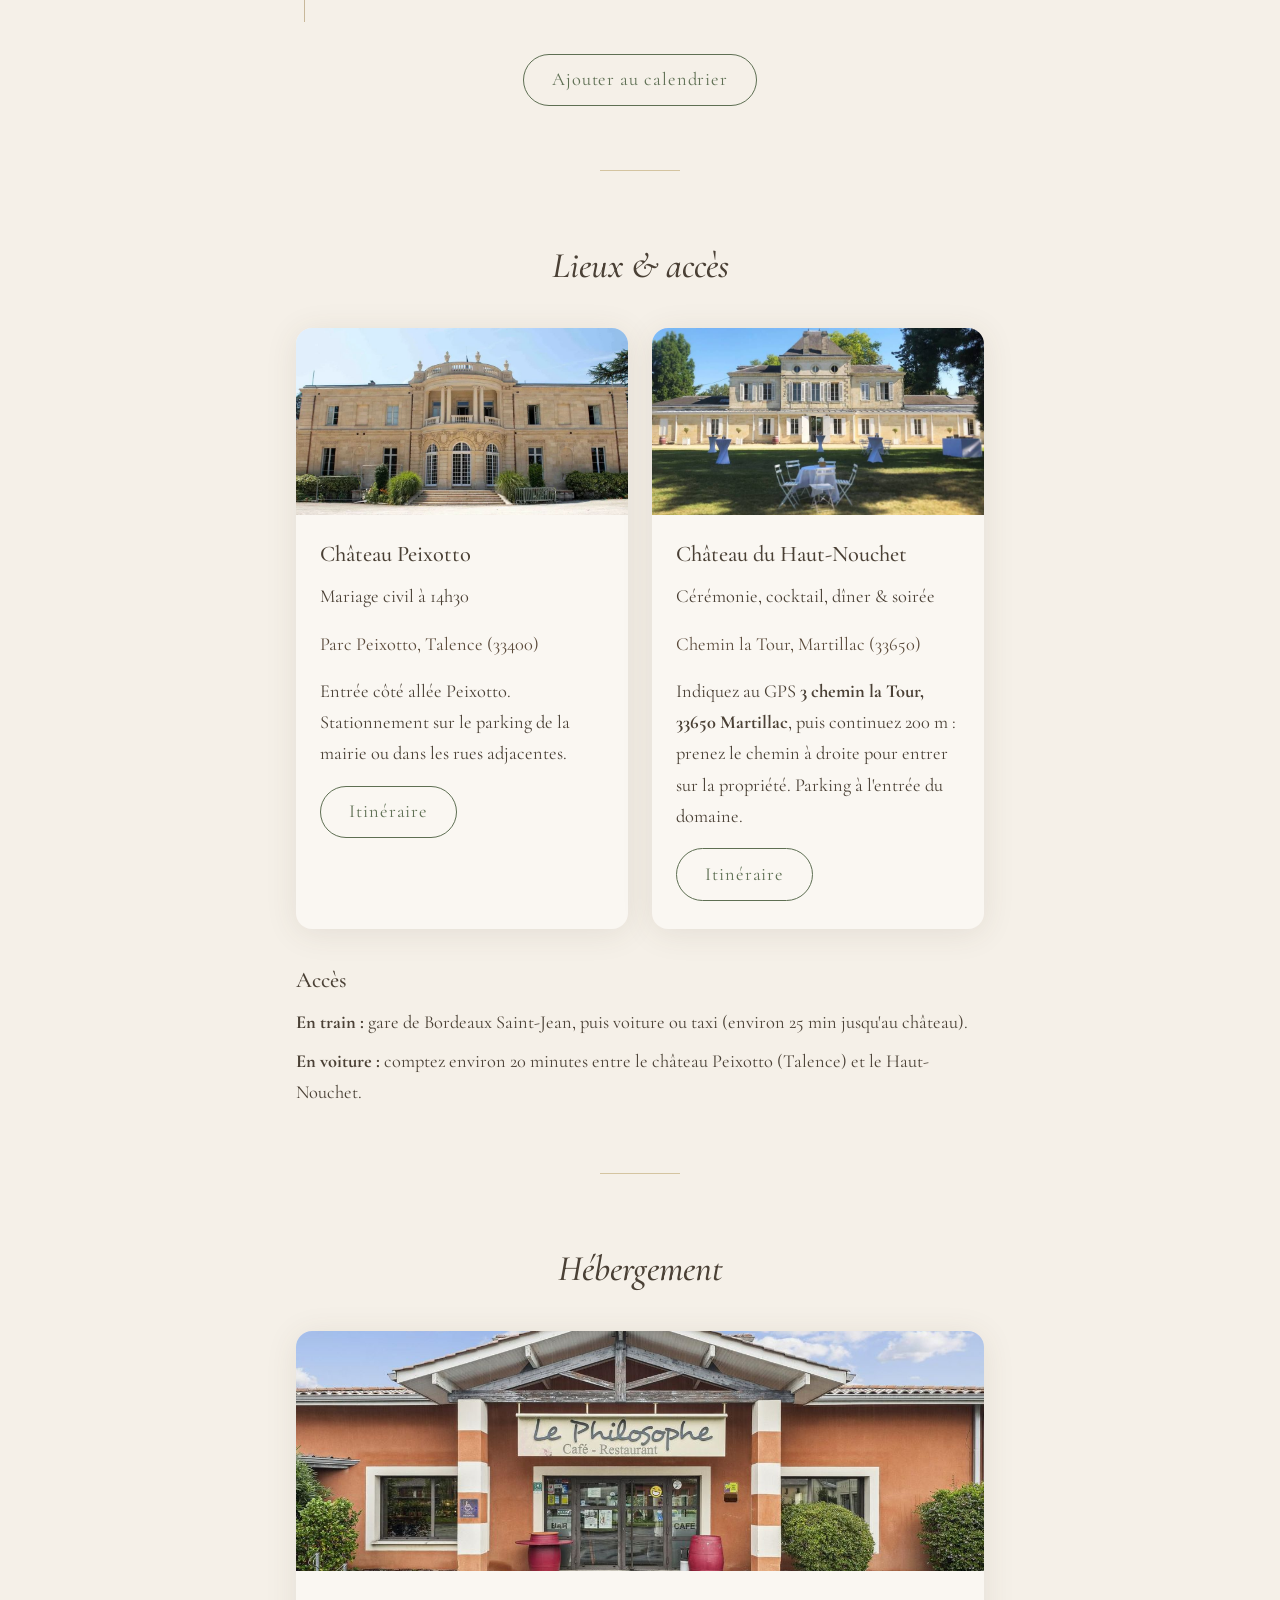
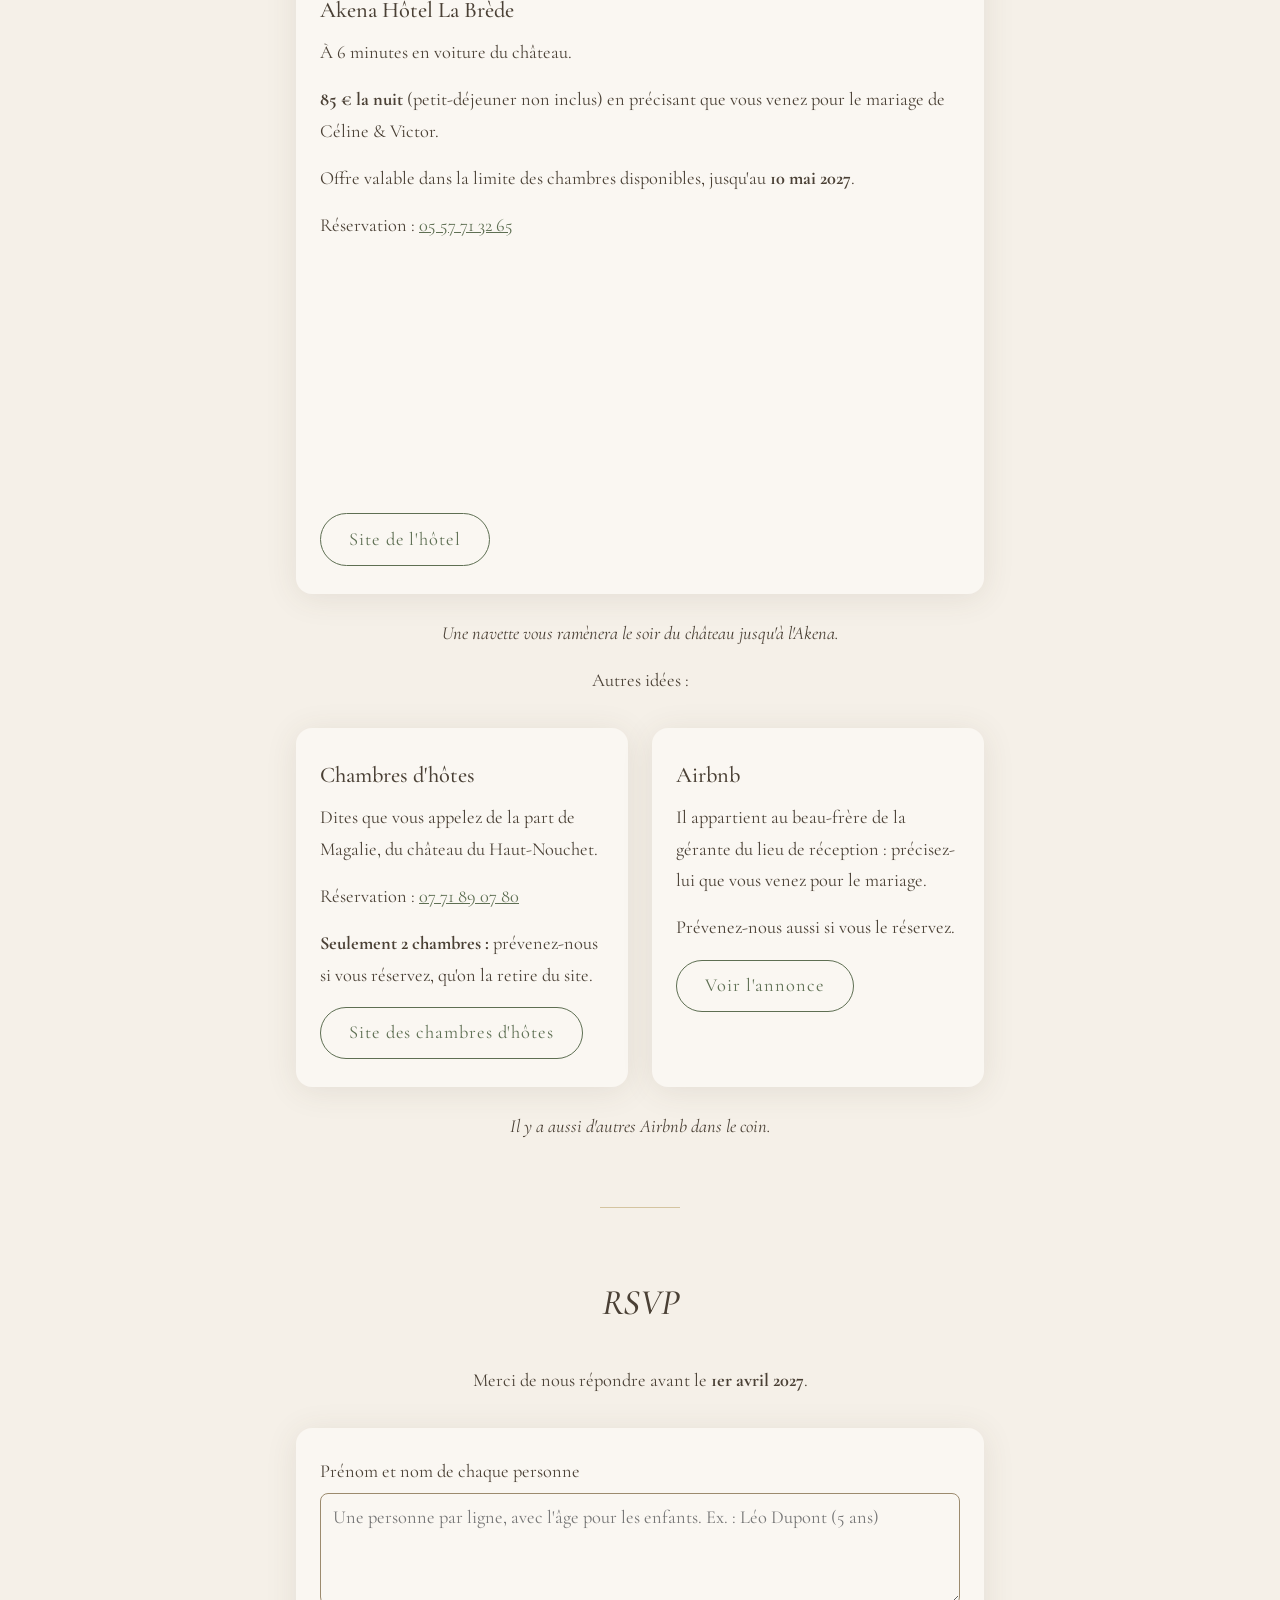
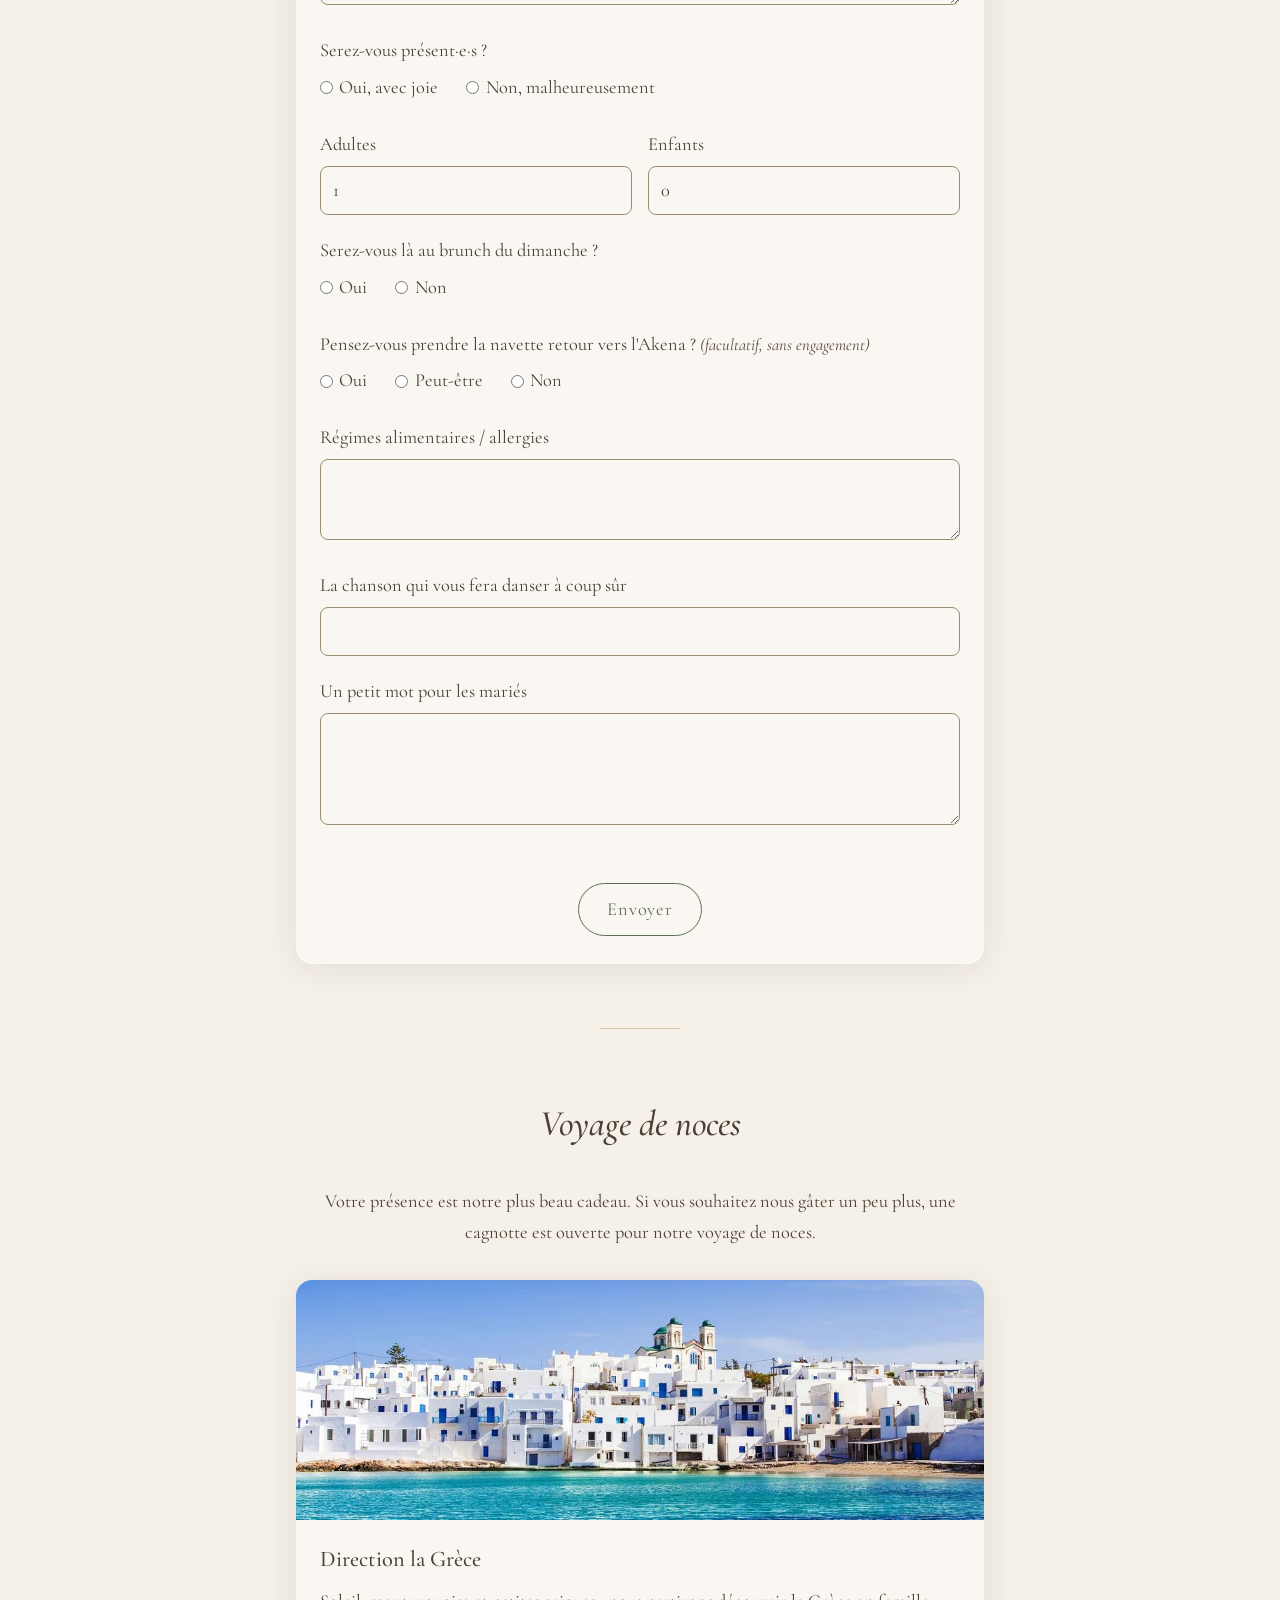
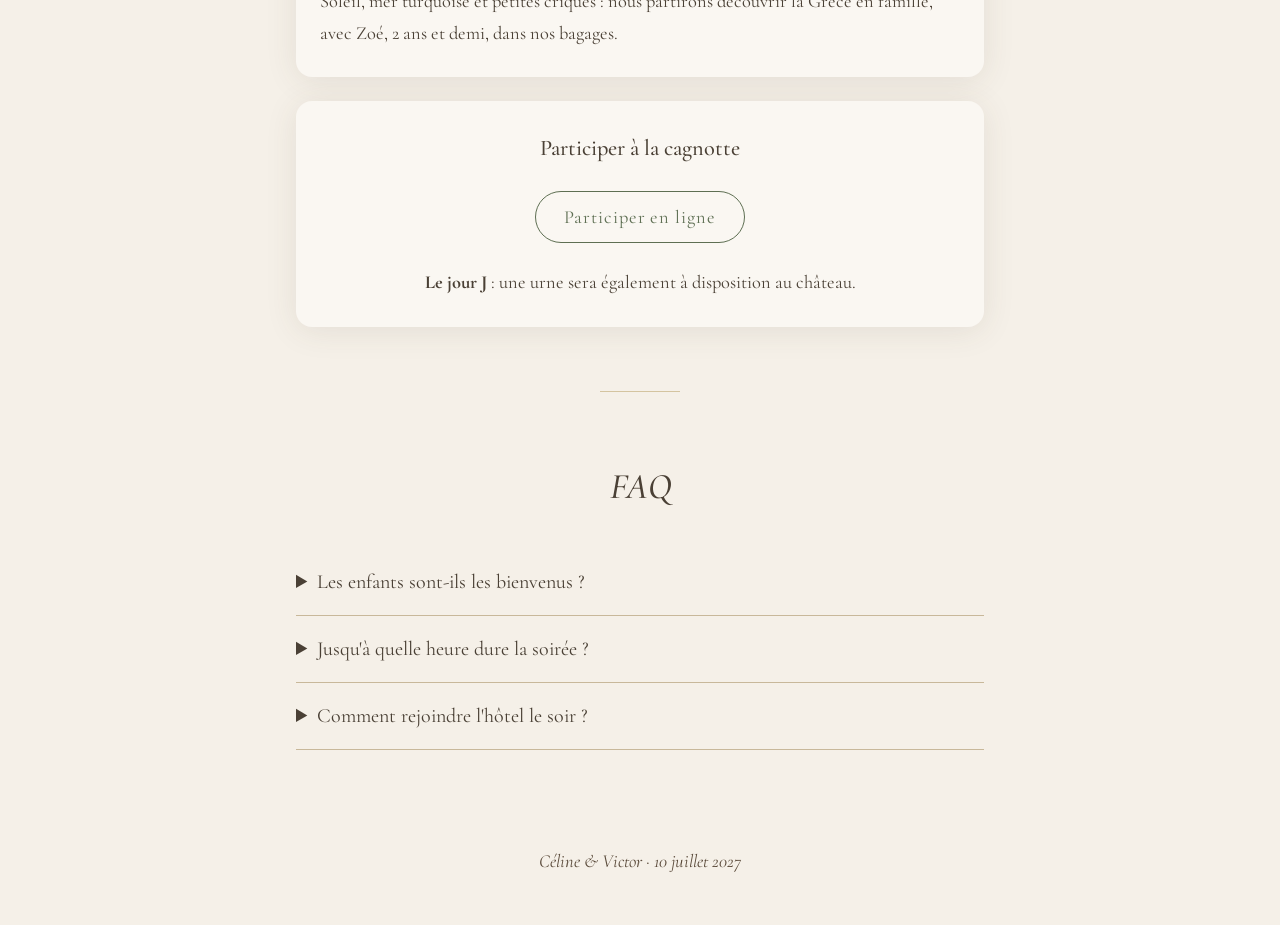
==== commit 2abc64a6: "content: add B&B and Airbnb accommodation options Co-Authored-By: Claude Opus 5.5 <noreply@anthropic" ====
--- a/apercu-mariage/index.html
+++ b/apercu-mariage/index.html
@@ -162,6 +162,24 @@
       </article>
       <!-- À COMPLÉTER : horaires de la navette -->
       <p class="note">Une navette vous ramènera le soir du château jusqu'à l'Akena.</p>
+
+      <p class="intro">Autres idées :</p>
+      <div class="cards">
+        <article class="card">
+          <h3>Chambres d'hôtes</h3>
+          <p>Dites que vous appelez de la part de Magalie, du château du Haut-Nouchet.</p>
+          <p>Réservation : <a href="tel:+33771890780">07 71 89 07 80</a></p>
+          <p><strong>Seulement 2 chambres :</strong> prévenez-nous si vous réservez, qu'on la retire du site.</p>
+          <a class="btn" target="_blank" rel="noopener" href="https://vignodebas.com/">Site des chambres d'hôtes</a>
+        </article>
+        <article class="card">
+          <h3>Airbnb</h3>
+          <p>Il appartient au beau-frère de la gérante du lieu de réception : précisez-lui que vous venez pour le mariage.</p>
+          <p>Prévenez-nous aussi si vous le réservez.</p>
+          <a class="btn" target="_blank" rel="noopener" href="https://www.airbnb.fr/rooms/1493377400792747964">Voir l'annonce</a>
+        </article>
+      </div>
+      <p class="note">Il y a aussi d'autres Airbnb dans le coin.</p>
     </section>
 
     <div class="ornament" aria-hidden="true"></div>
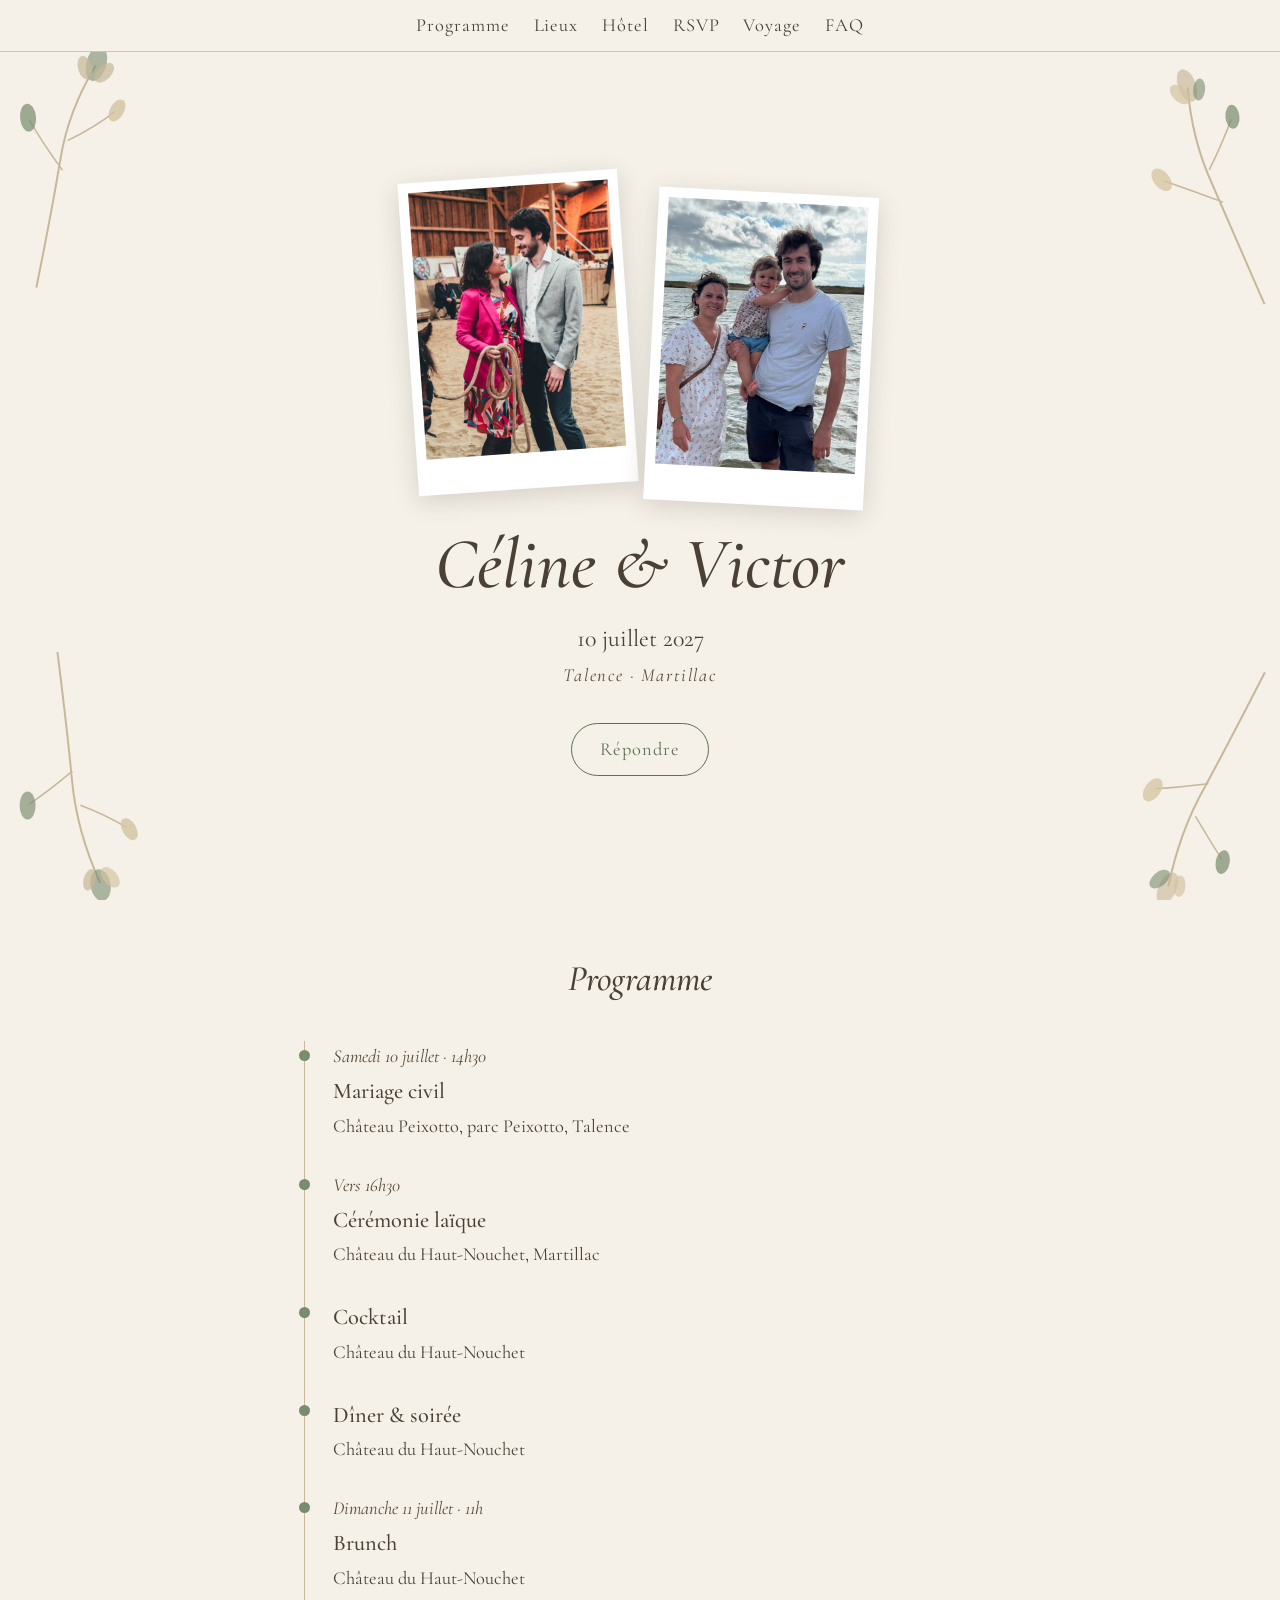
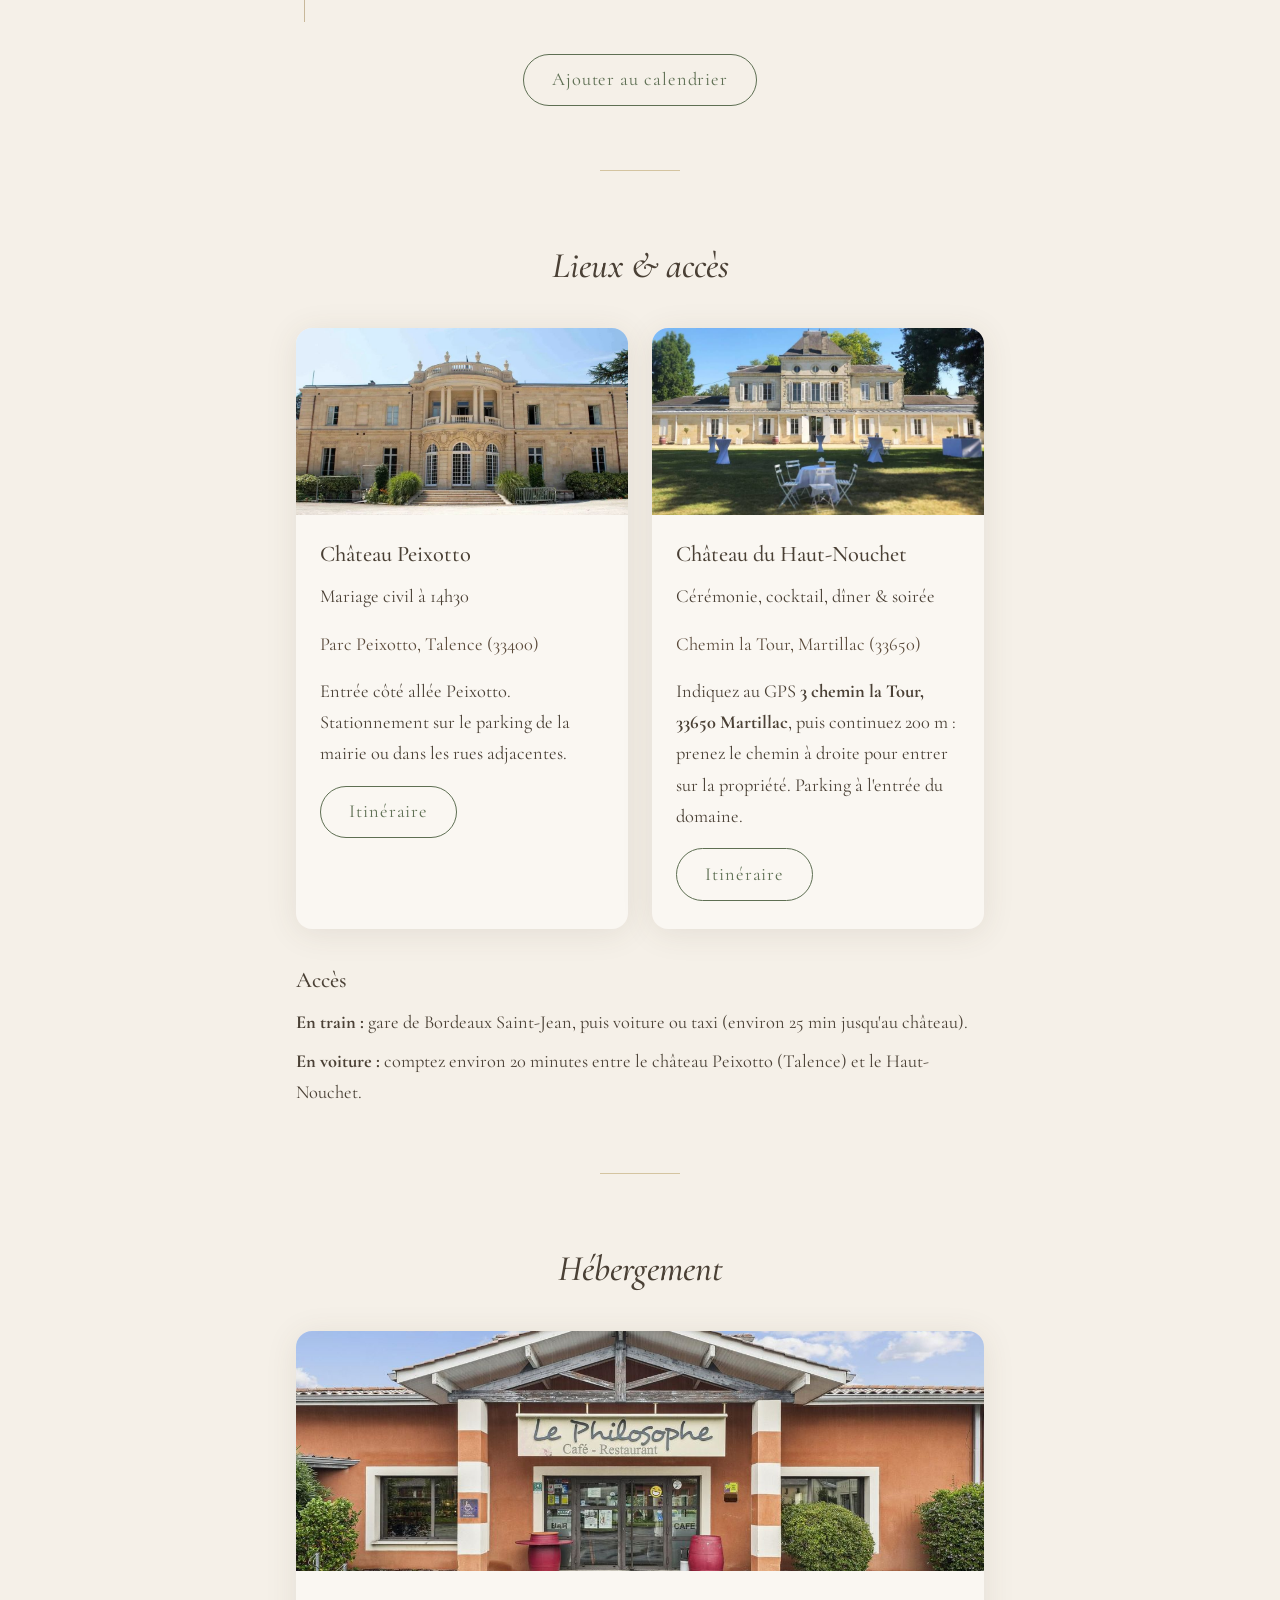
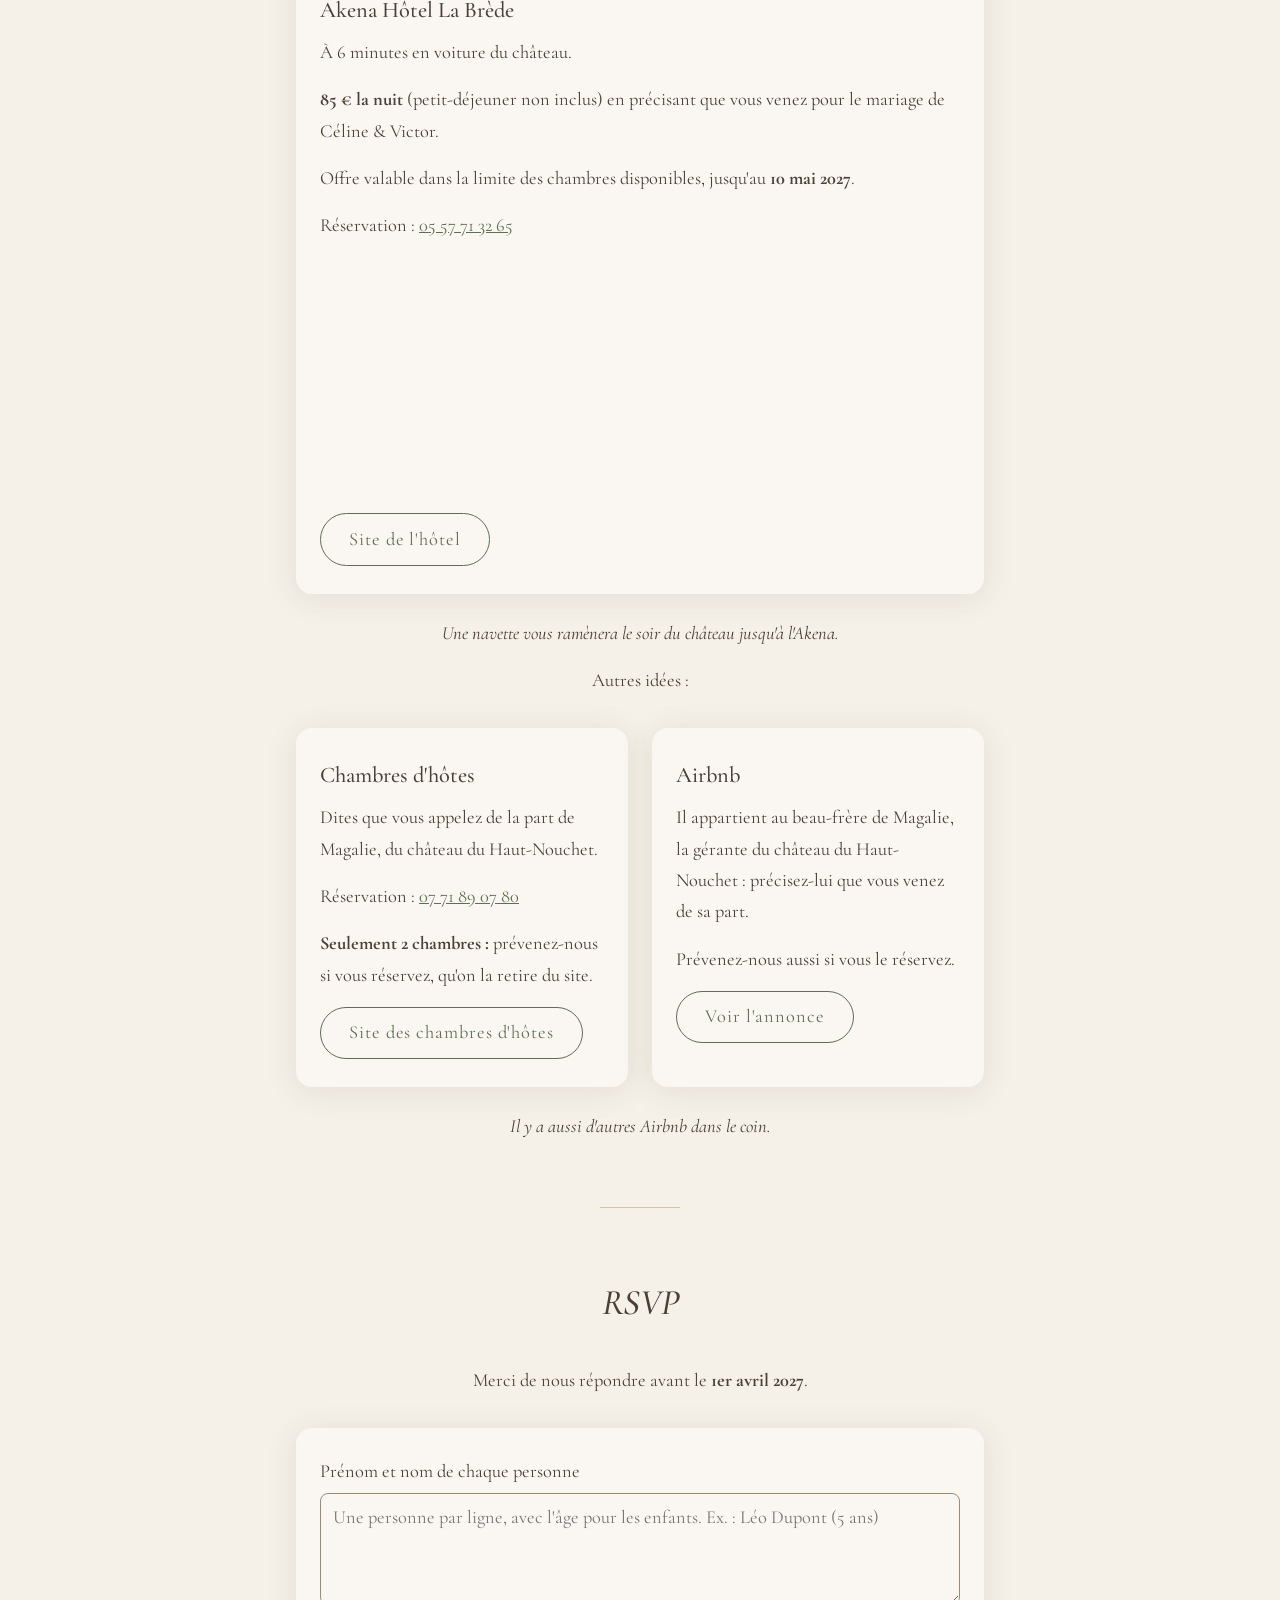
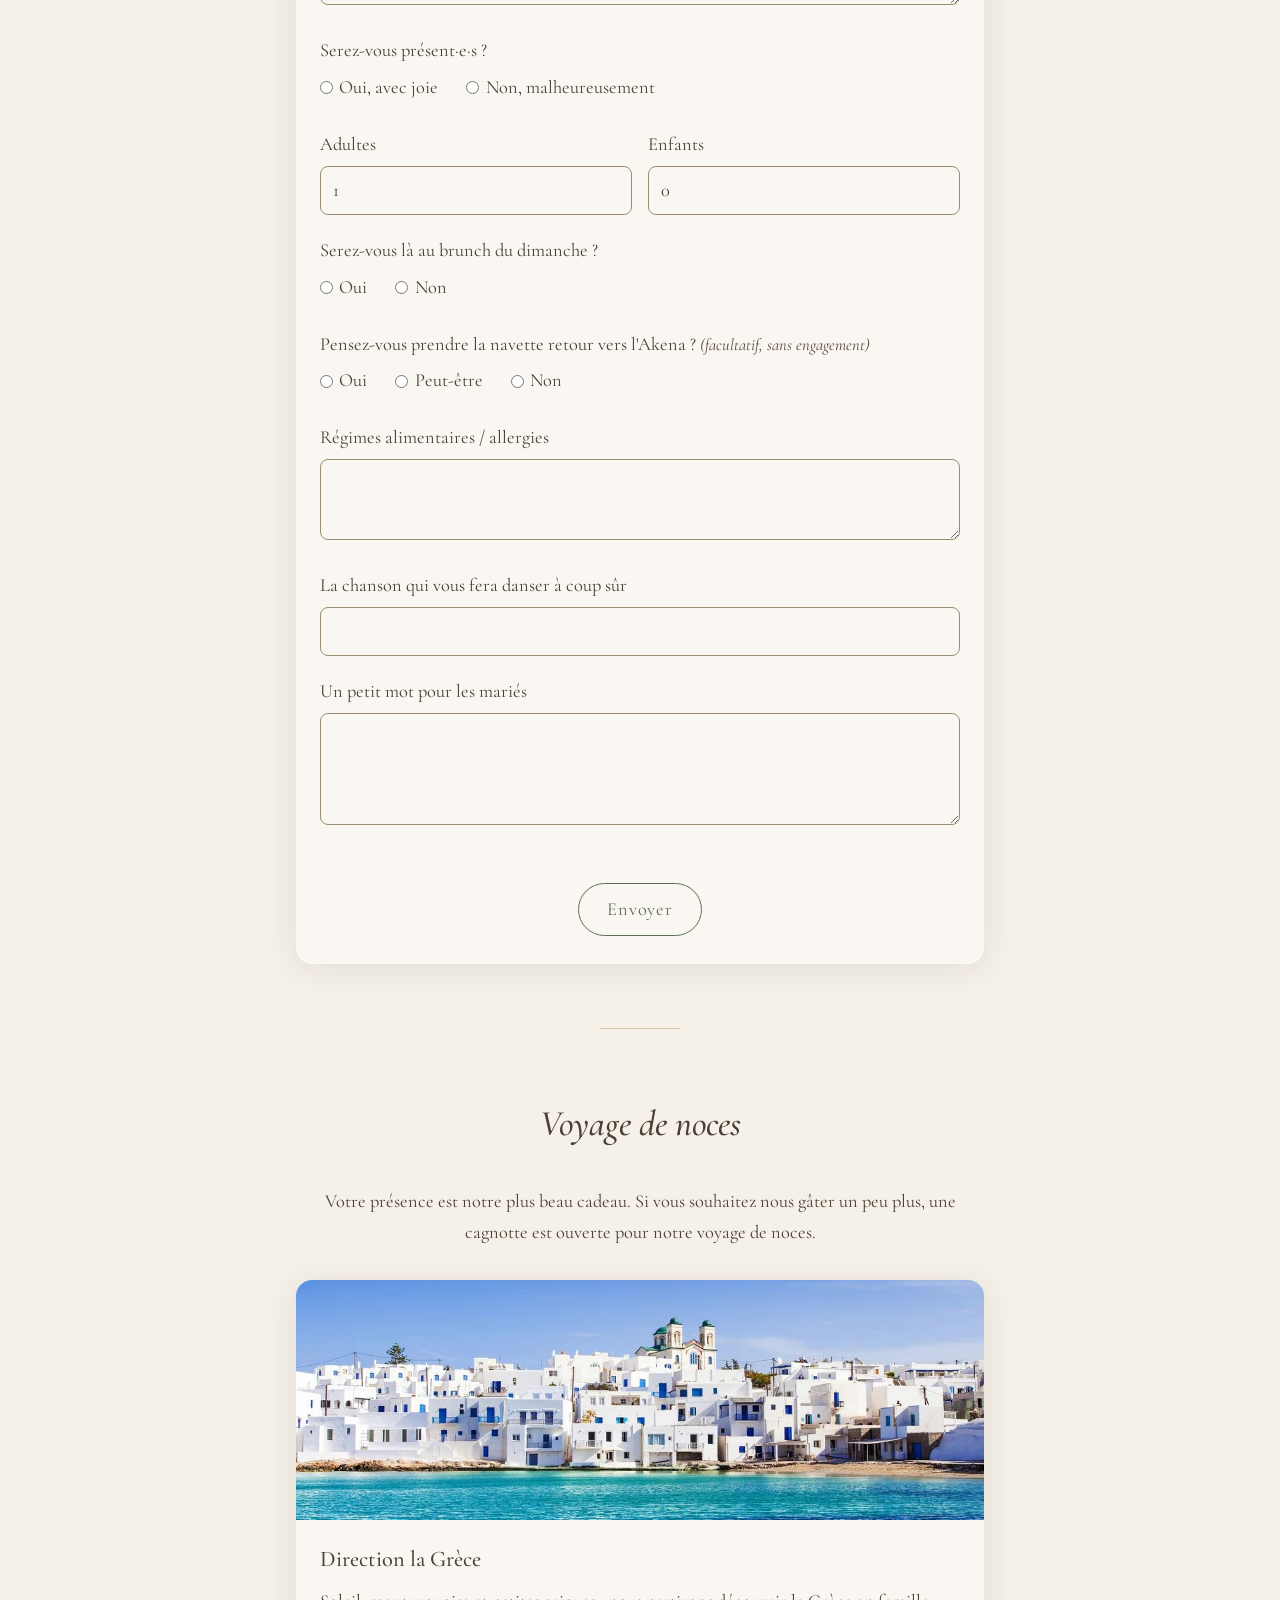
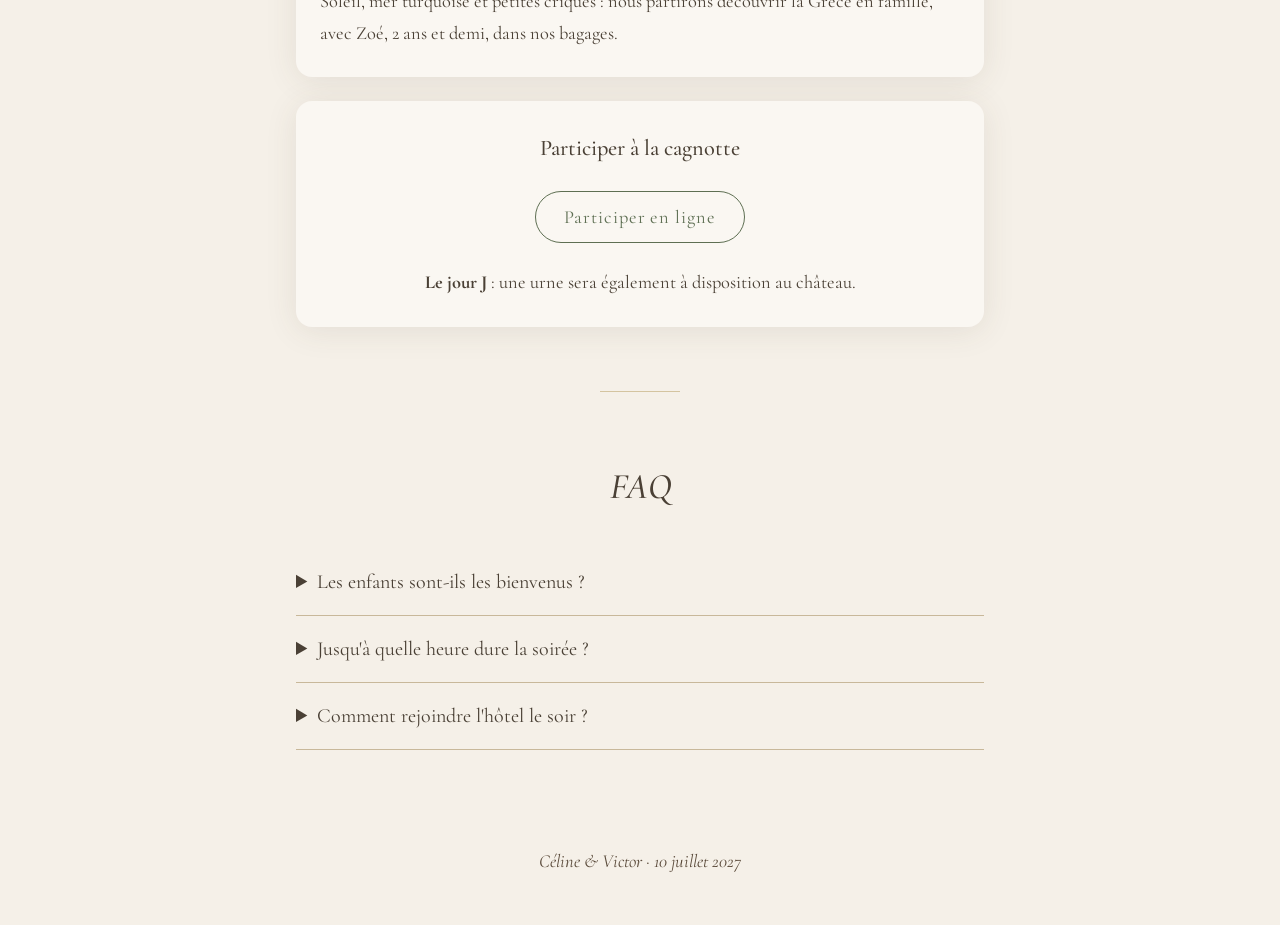
==== commit 1d7a329d: "content: name Magalie in Airbnb card Co-Authored-By: Claude Opus 5.5 <noreply@anthropic.com>" ====
--- a/apercu-mariage/index.html
+++ b/apercu-mariage/index.html
@@ -174,7 +174,7 @@
         </article>
         <article class="card">
           <h3>Airbnb</h3>
-          <p>Il appartient au beau-frère de la gérante du lieu de réception : précisez-lui que vous venez pour le mariage.</p>
+          <p>Il appartient au beau-frère de Magalie, la gérante du château du Haut-Nouchet : précisez-lui que vous venez de sa part.</p>
           <p>Prévenez-nous aussi si vous le réservez.</p>
           <a class="btn" target="_blank" rel="noopener" href="https://www.airbnb.fr/rooms/1493377400792747964">Voir l'annonce</a>
         </article>
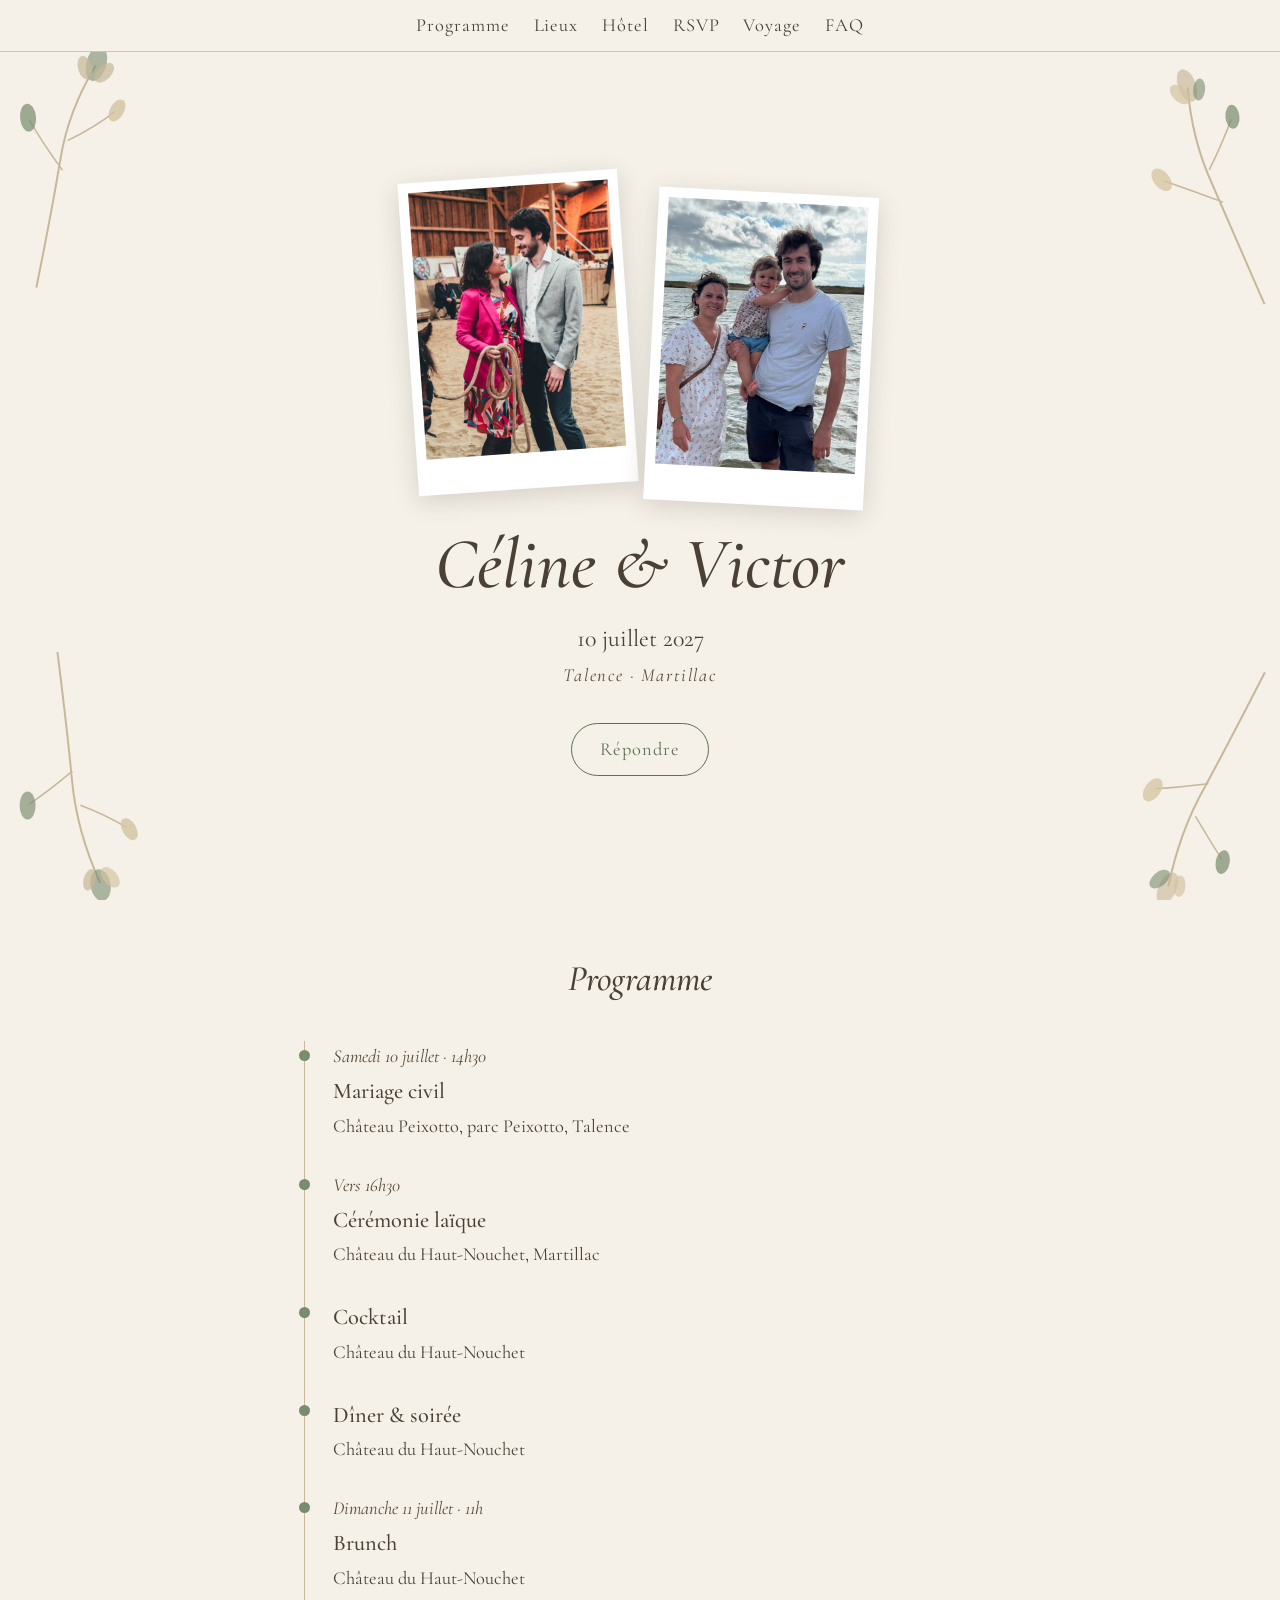
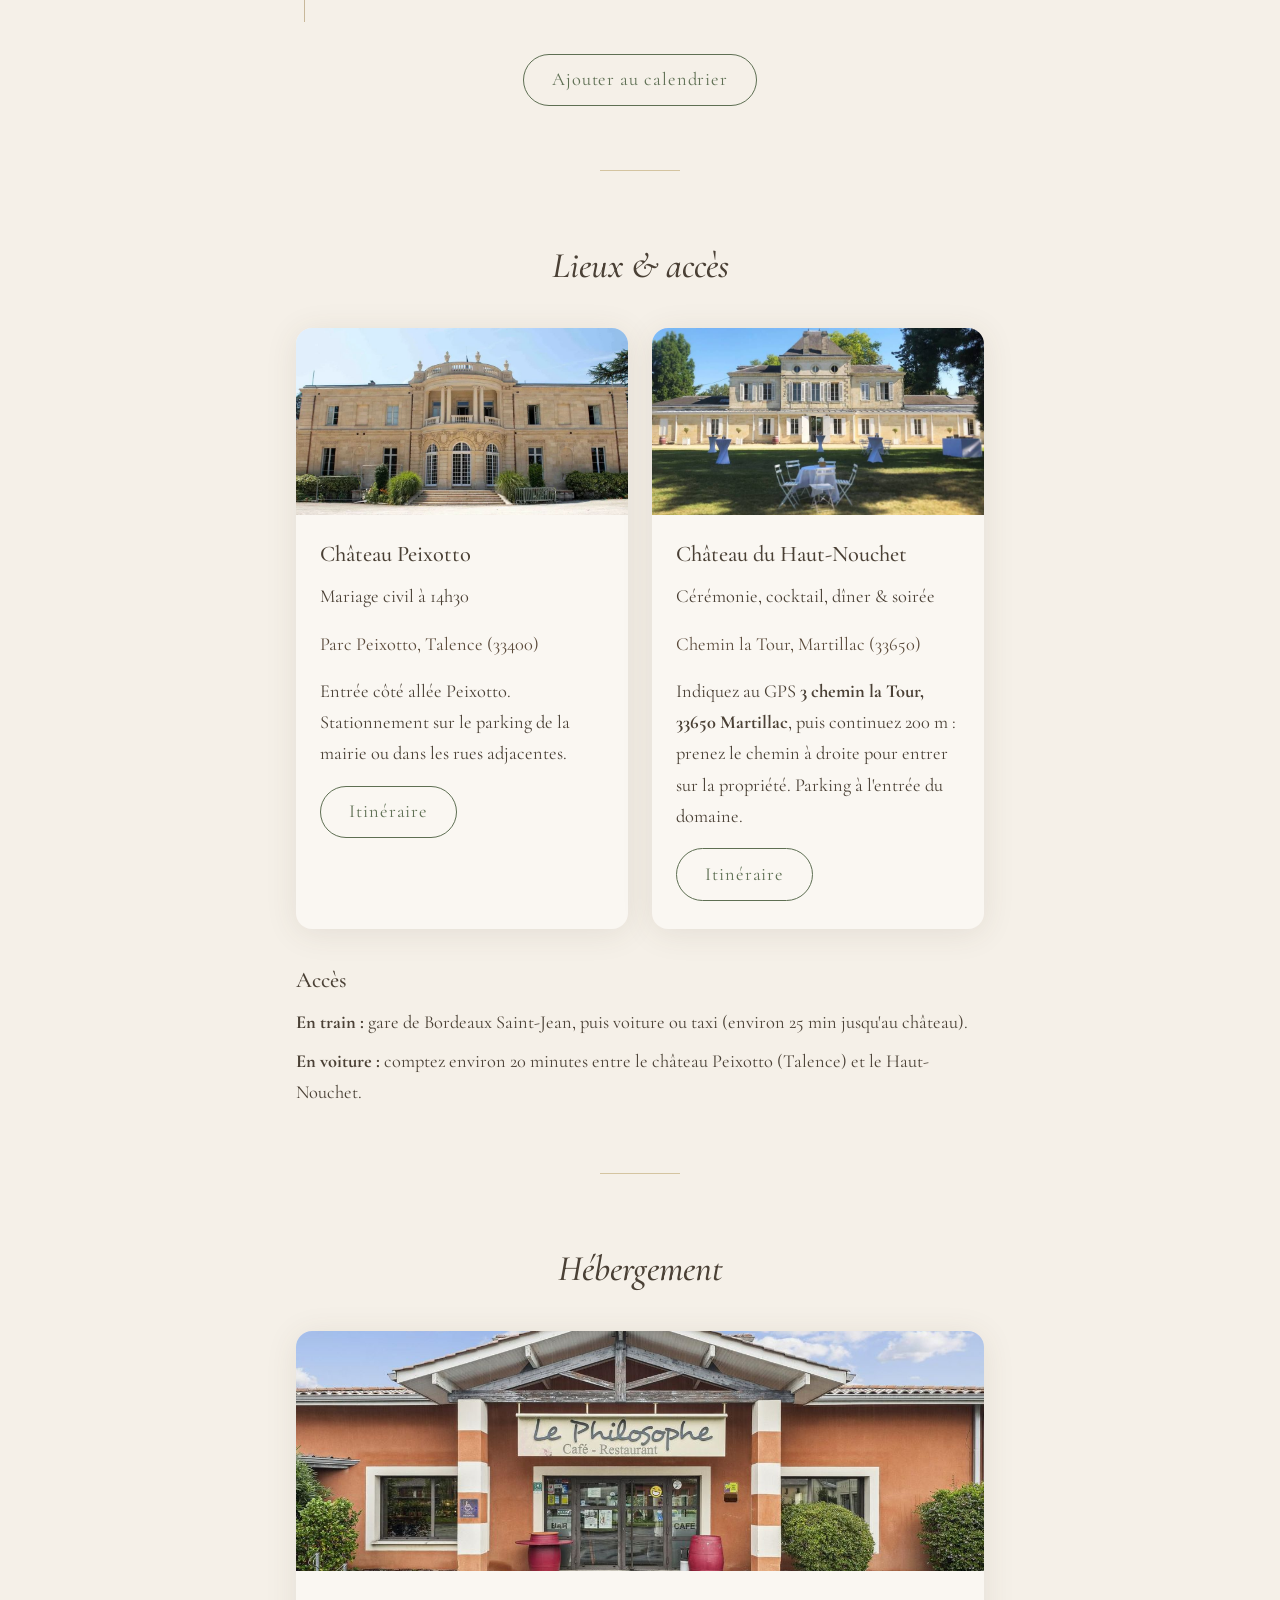
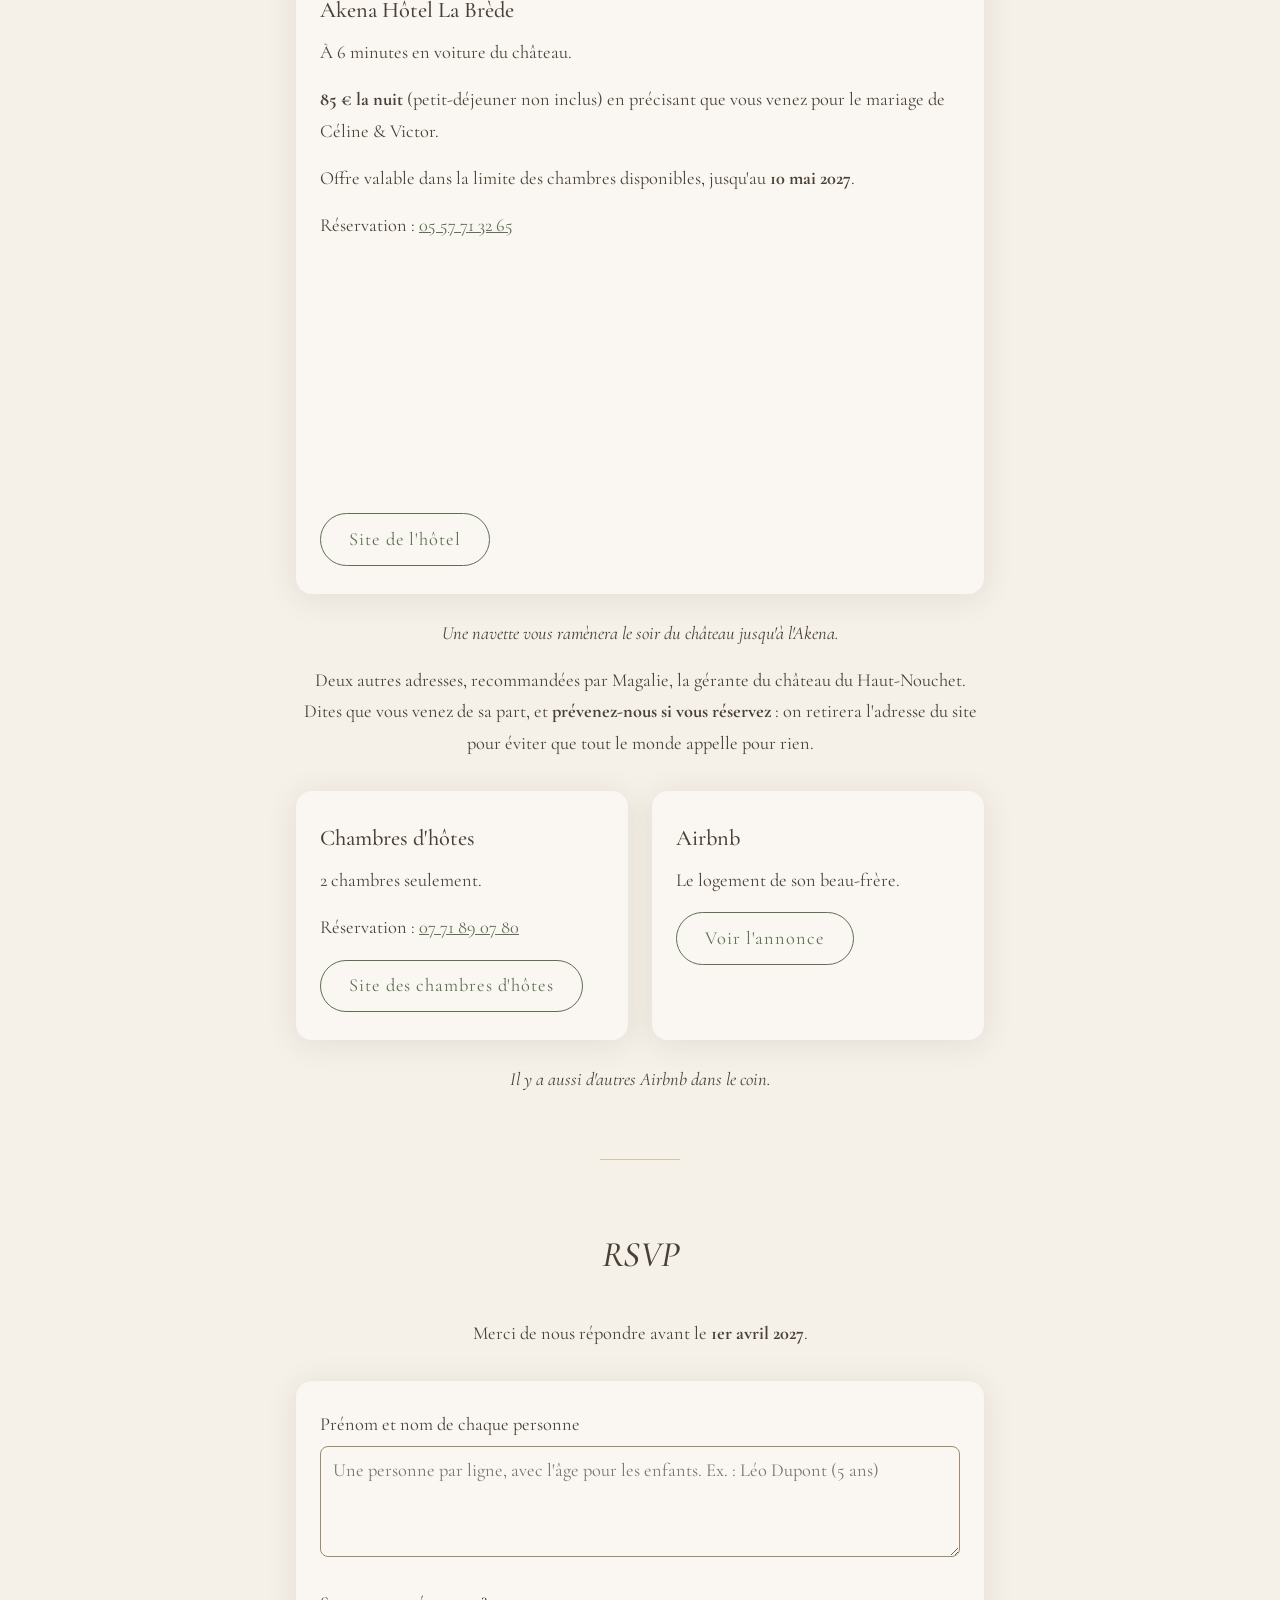
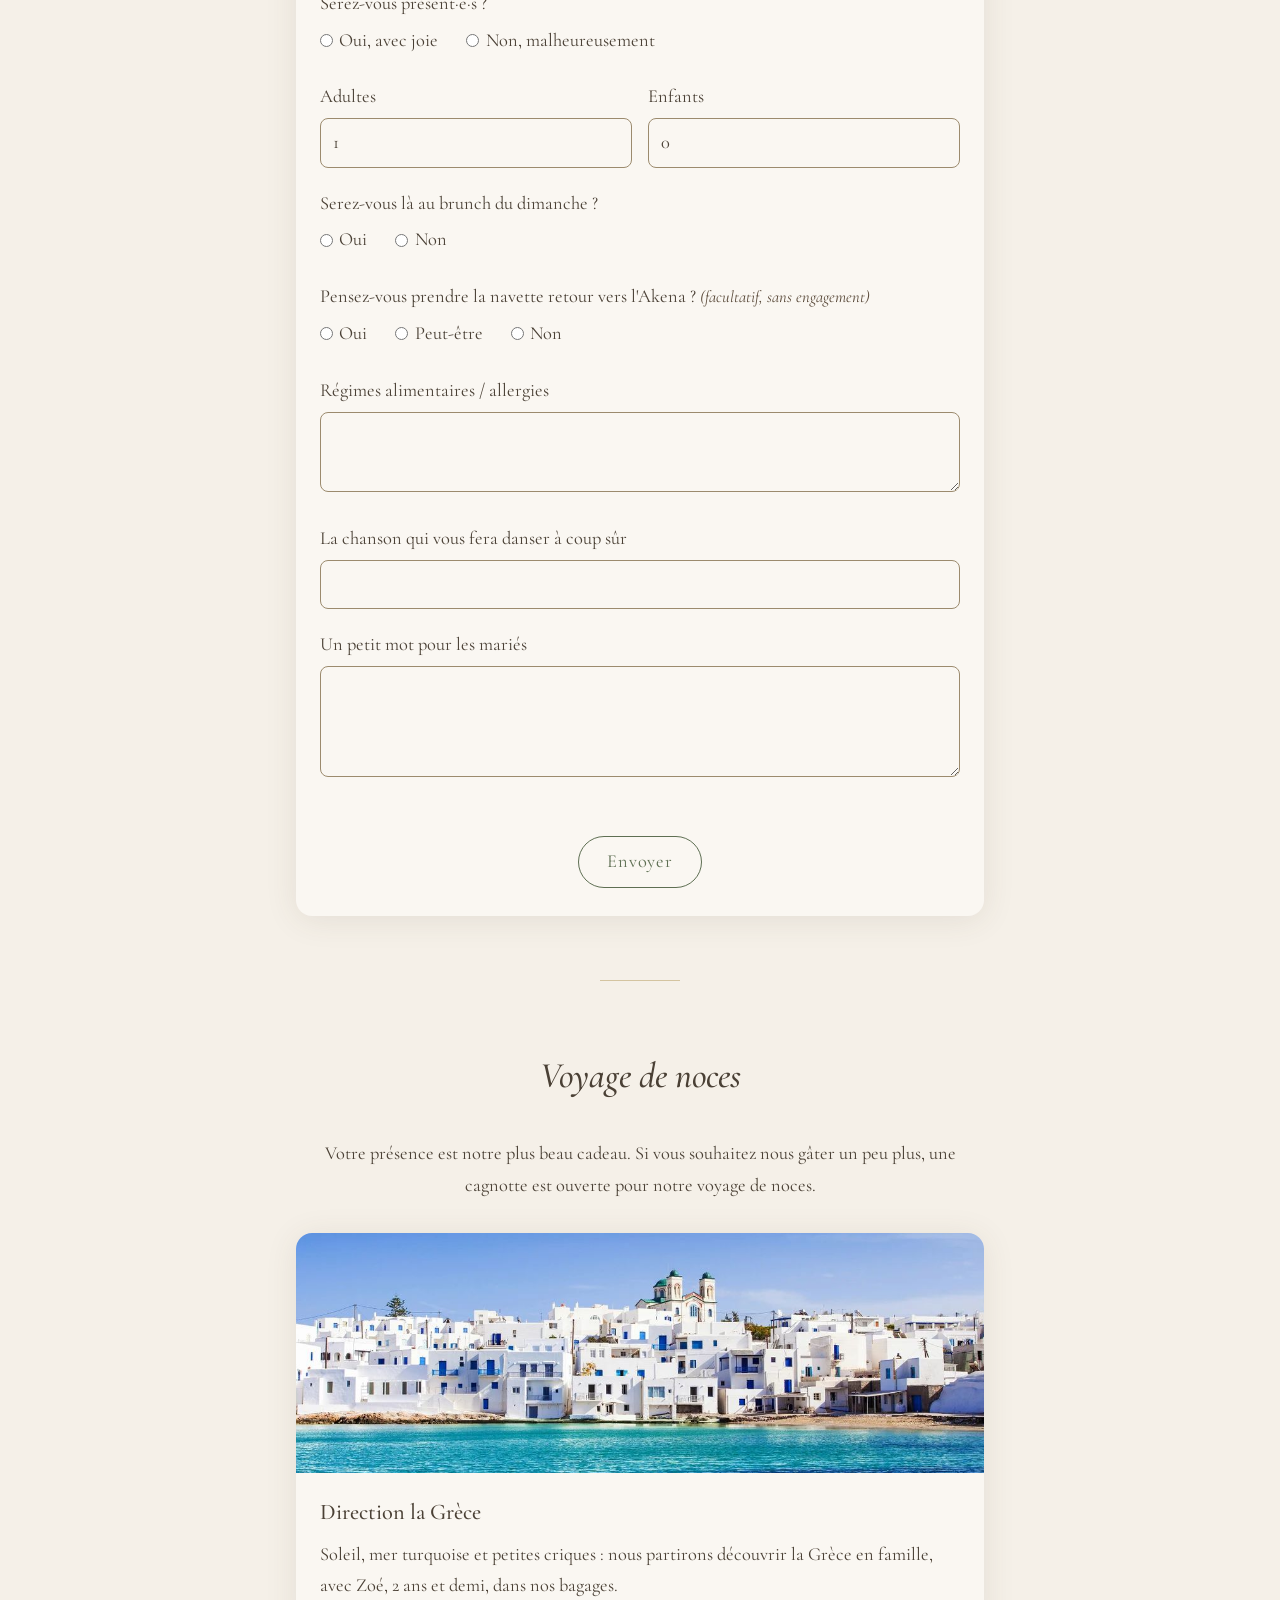
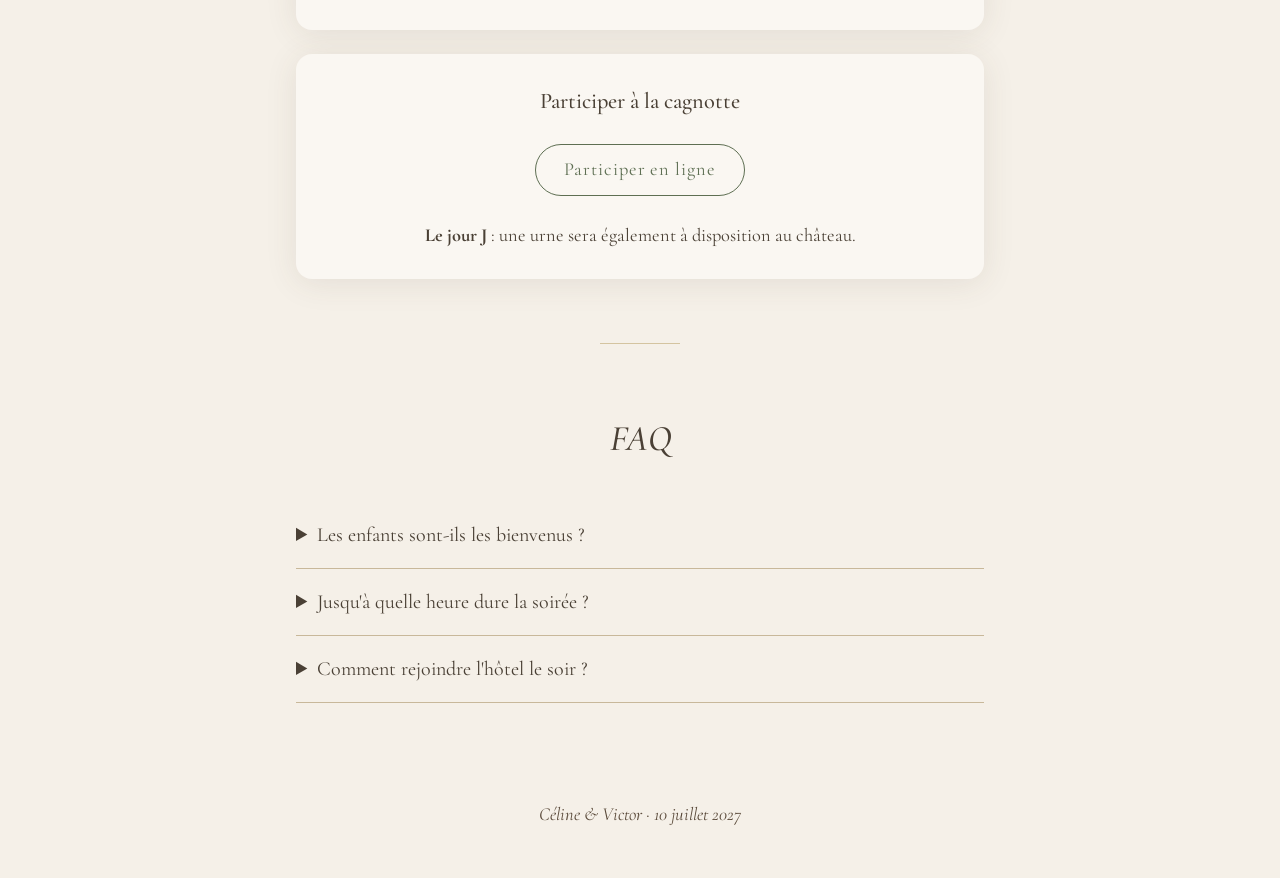
==== commit ca7f22e6: "content: mention Magalie once for both accommodation options Co-Authored-By: Claude Opus 5.5 <norepl" ====
--- a/apercu-mariage/index.html
+++ b/apercu-mariage/index.html
@@ -163,19 +163,17 @@
       <!-- À COMPLÉTER : horaires de la navette -->
       <p class="note">Une navette vous ramènera le soir du château jusqu'à l'Akena.</p>
 
-      <p class="intro">Autres idées :</p>
+      <p class="intro">Deux autres adresses, recommandées par Magalie, la gérante du château du Haut-Nouchet. Dites que vous venez de sa part, et <strong>prévenez-nous si vous réservez</strong> : on retirera l'adresse du site pour éviter que tout le monde appelle pour rien.</p>
       <div class="cards">
         <article class="card">
           <h3>Chambres d'hôtes</h3>
-          <p>Dites que vous appelez de la part de Magalie, du château du Haut-Nouchet.</p>
+          <p>2 chambres seulement.</p>
           <p>Réservation : <a href="tel:+33771890780">07 71 89 07 80</a></p>
-          <p><strong>Seulement 2 chambres :</strong> prévenez-nous si vous réservez, qu'on la retire du site.</p>
           <a class="btn" target="_blank" rel="noopener" href="https://vignodebas.com/">Site des chambres d'hôtes</a>
         </article>
         <article class="card">
           <h3>Airbnb</h3>
-          <p>Il appartient au beau-frère de Magalie, la gérante du château du Haut-Nouchet : précisez-lui que vous venez de sa part.</p>
-          <p>Prévenez-nous aussi si vous le réservez.</p>
+          <p>Le logement de son beau-frère.</p>
           <a class="btn" target="_blank" rel="noopener" href="https://www.airbnb.fr/rooms/1493377400792747964">Voir l'annonce</a>
         </article>
       </div>
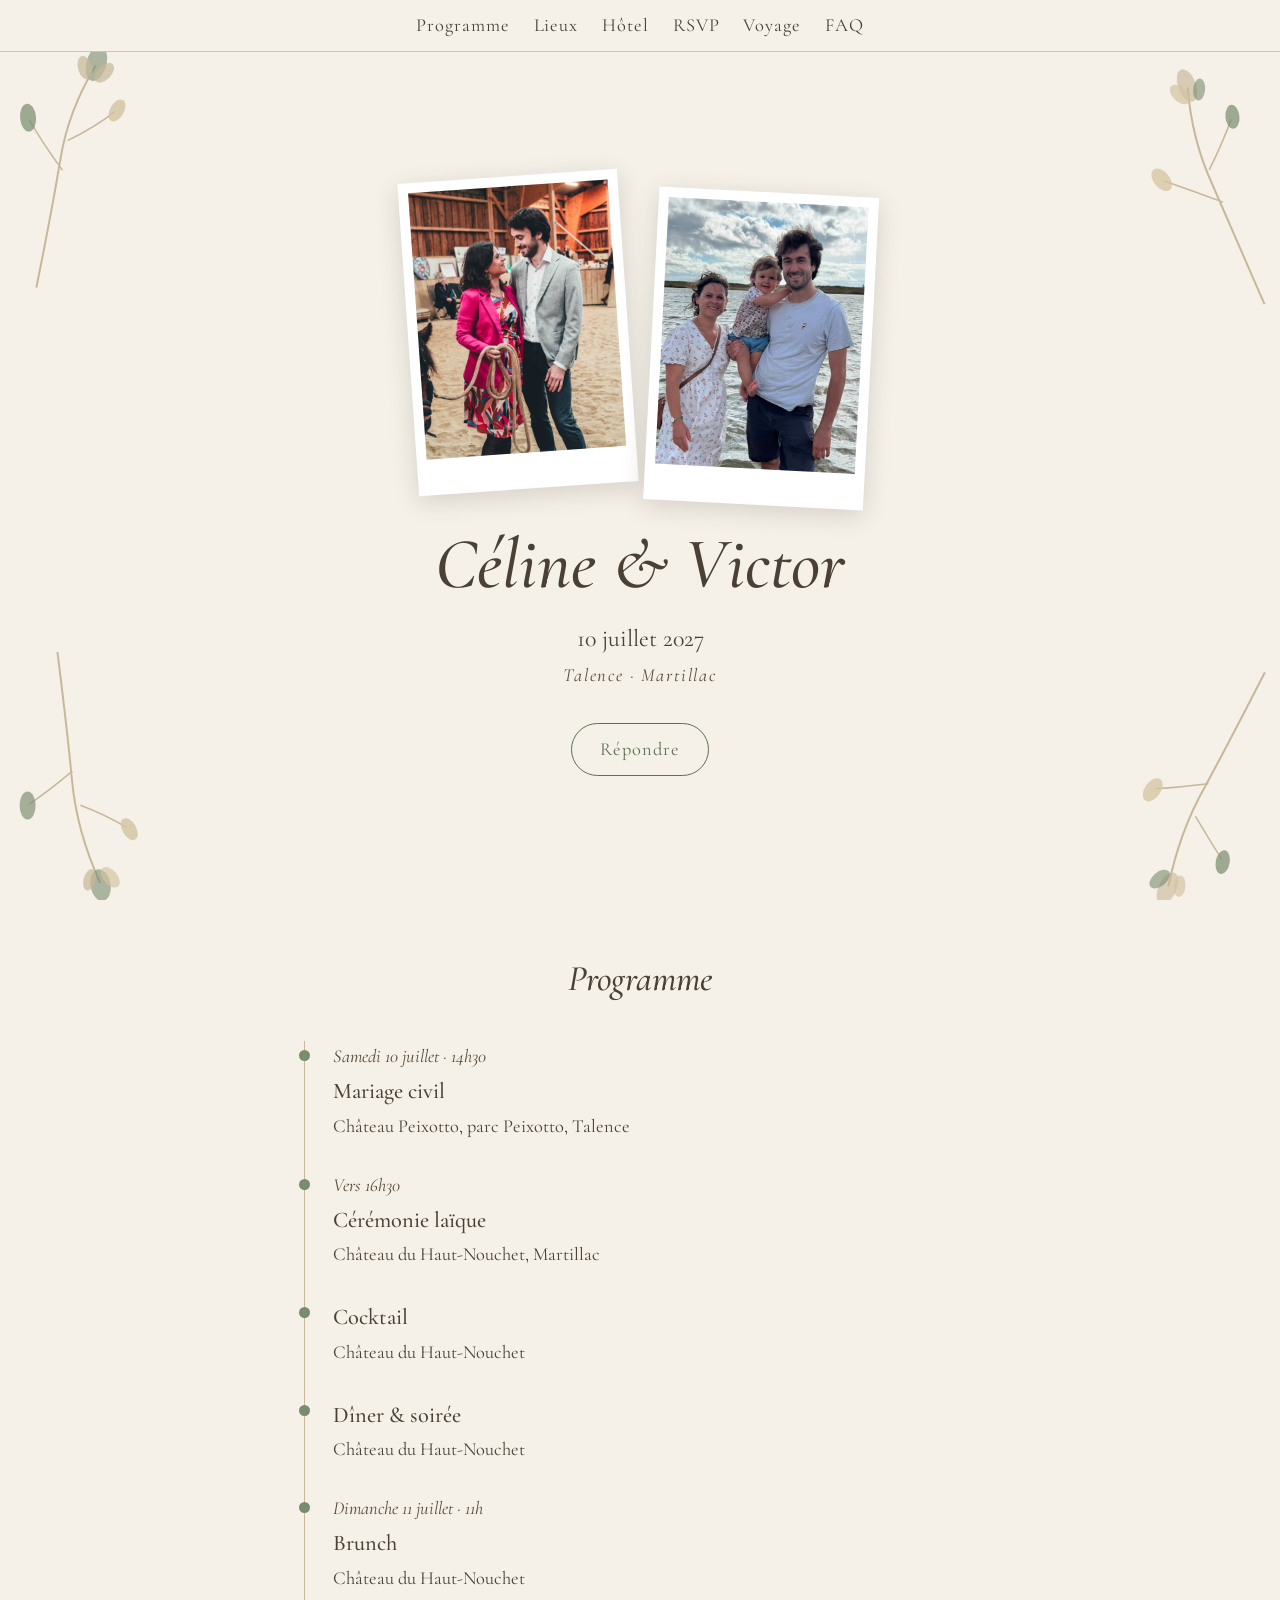
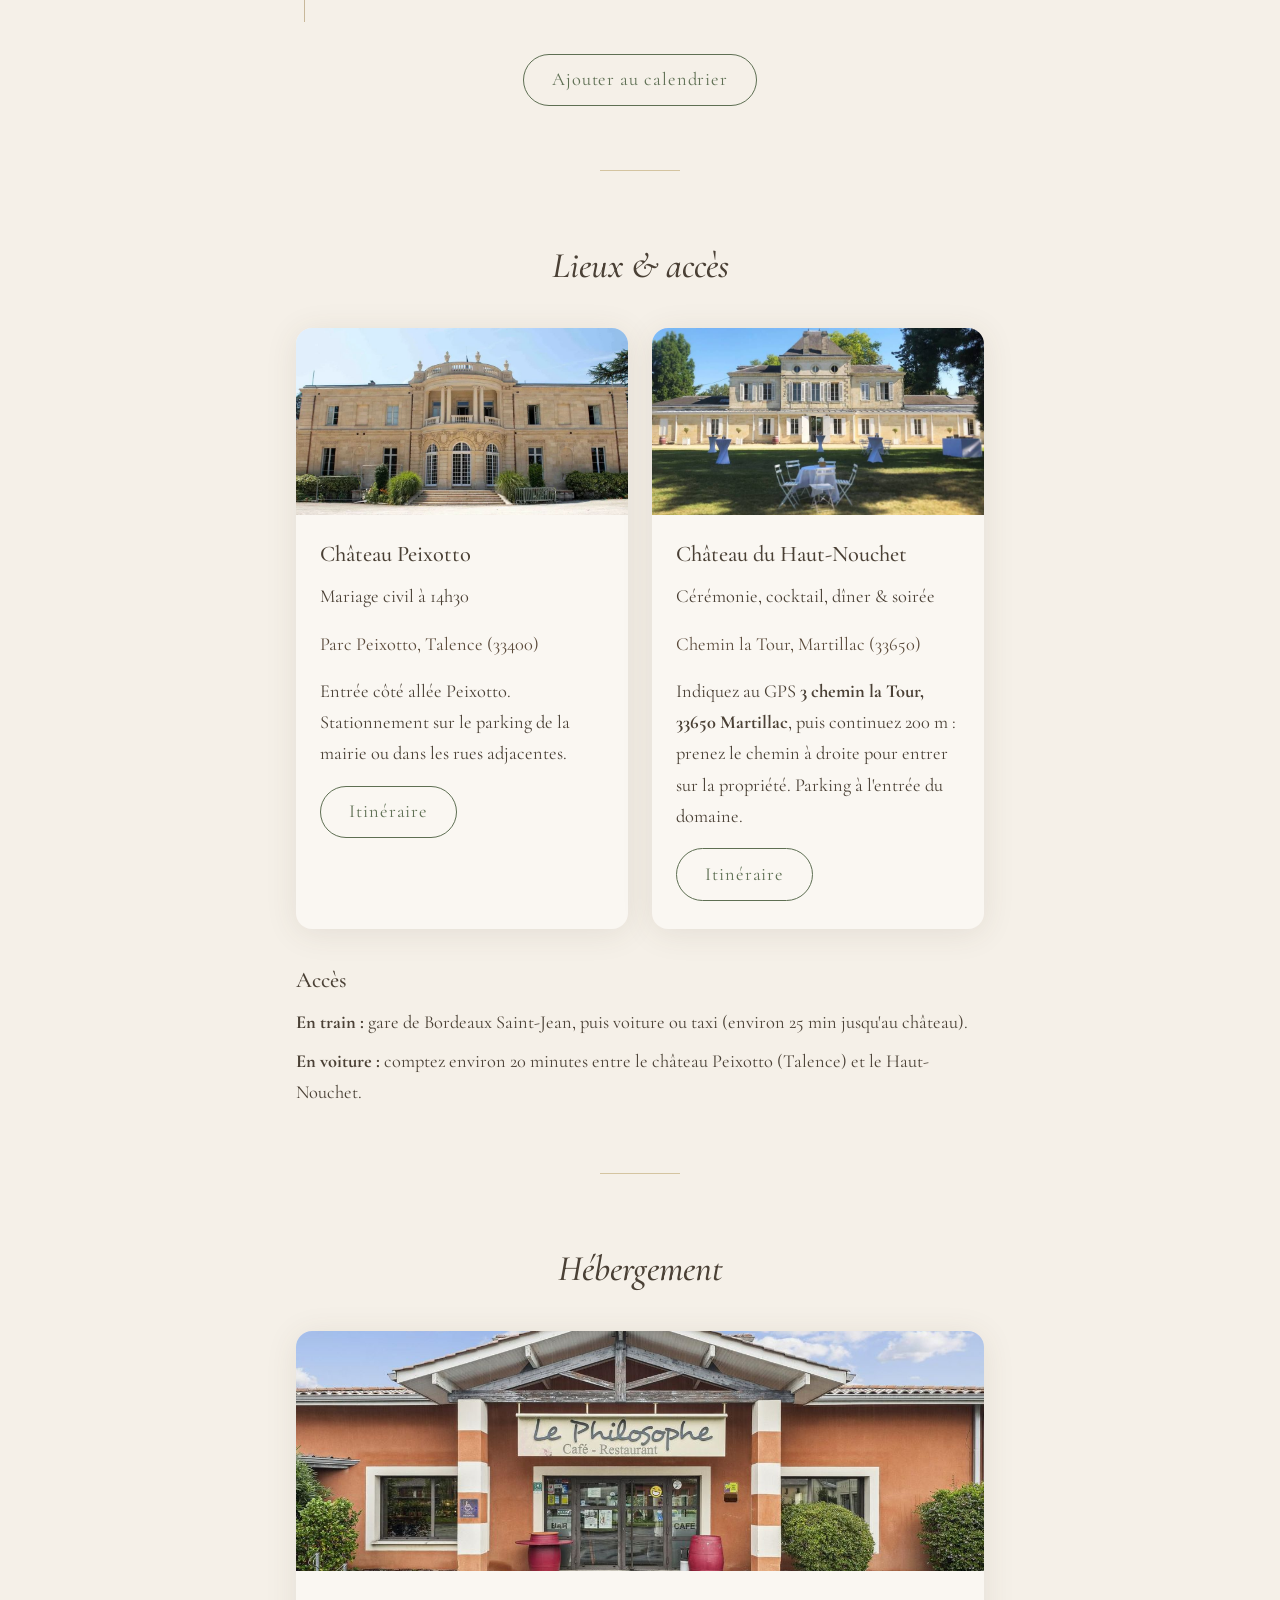
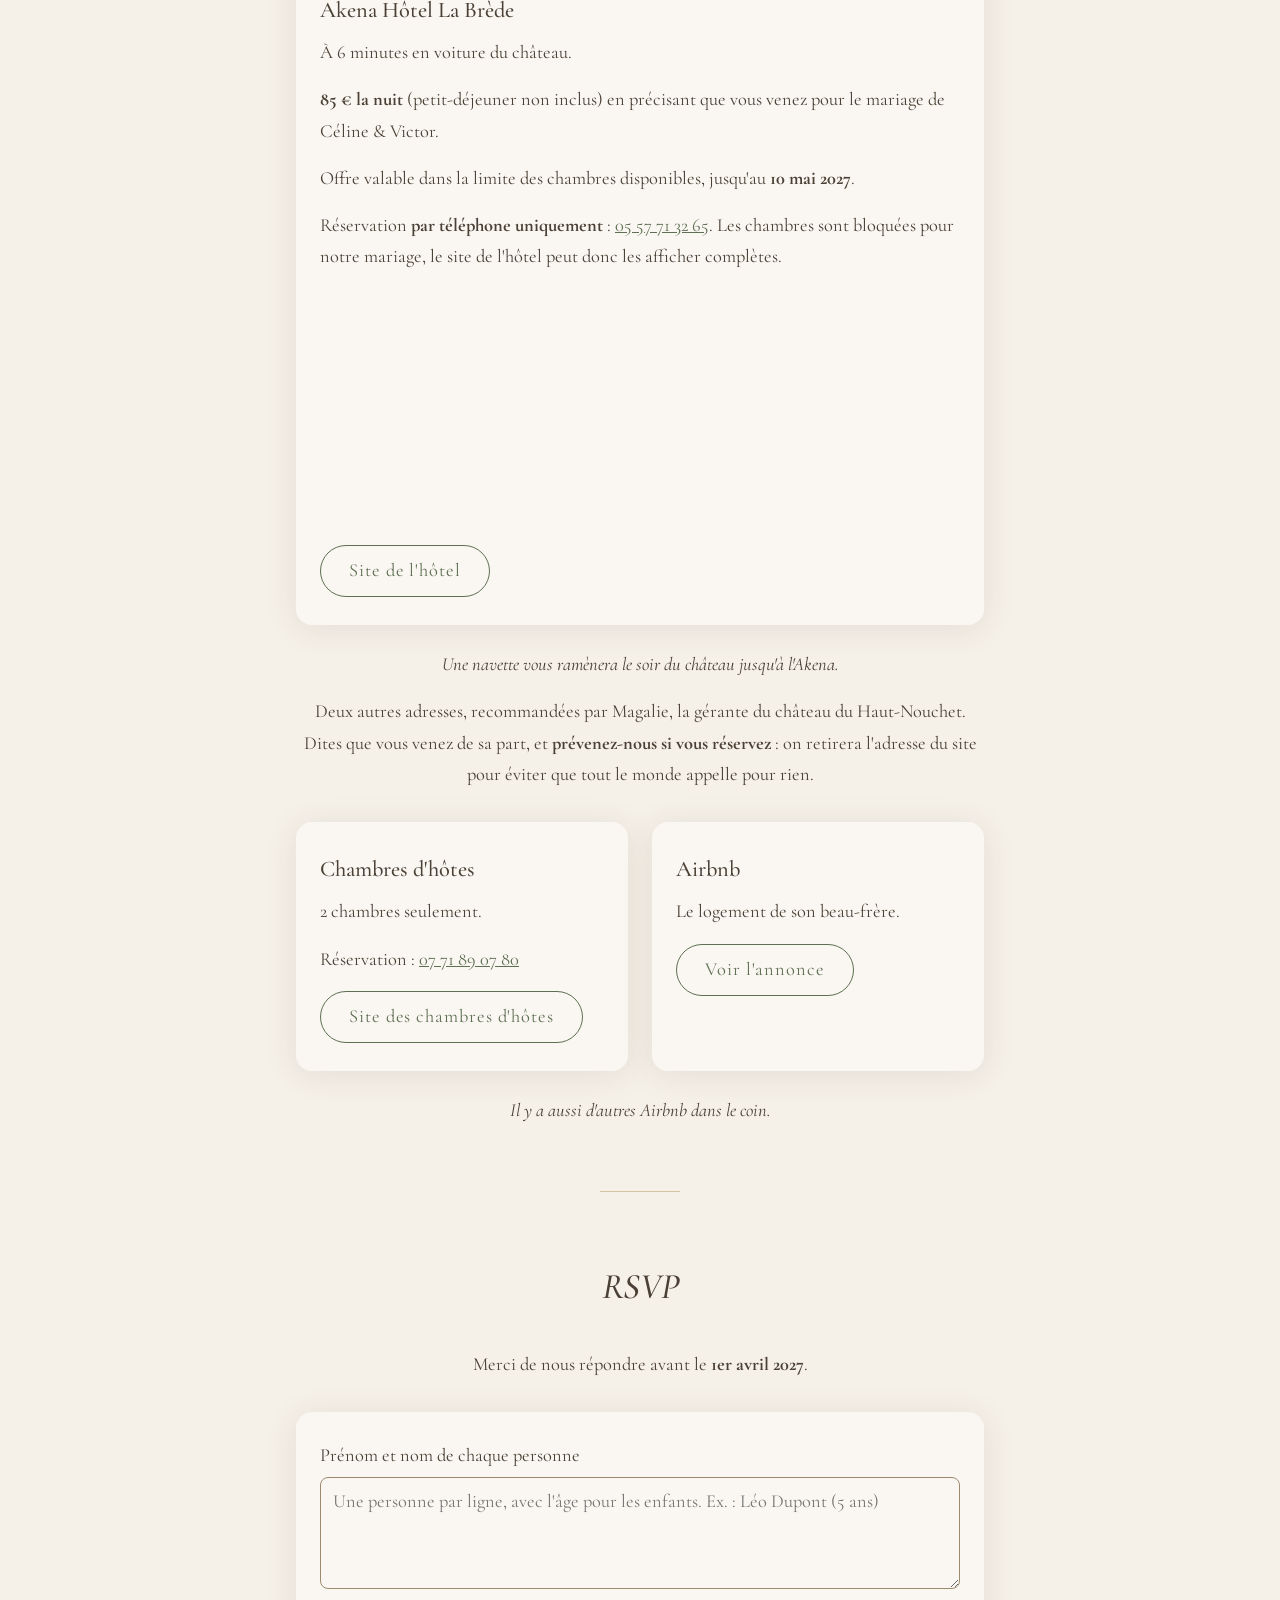
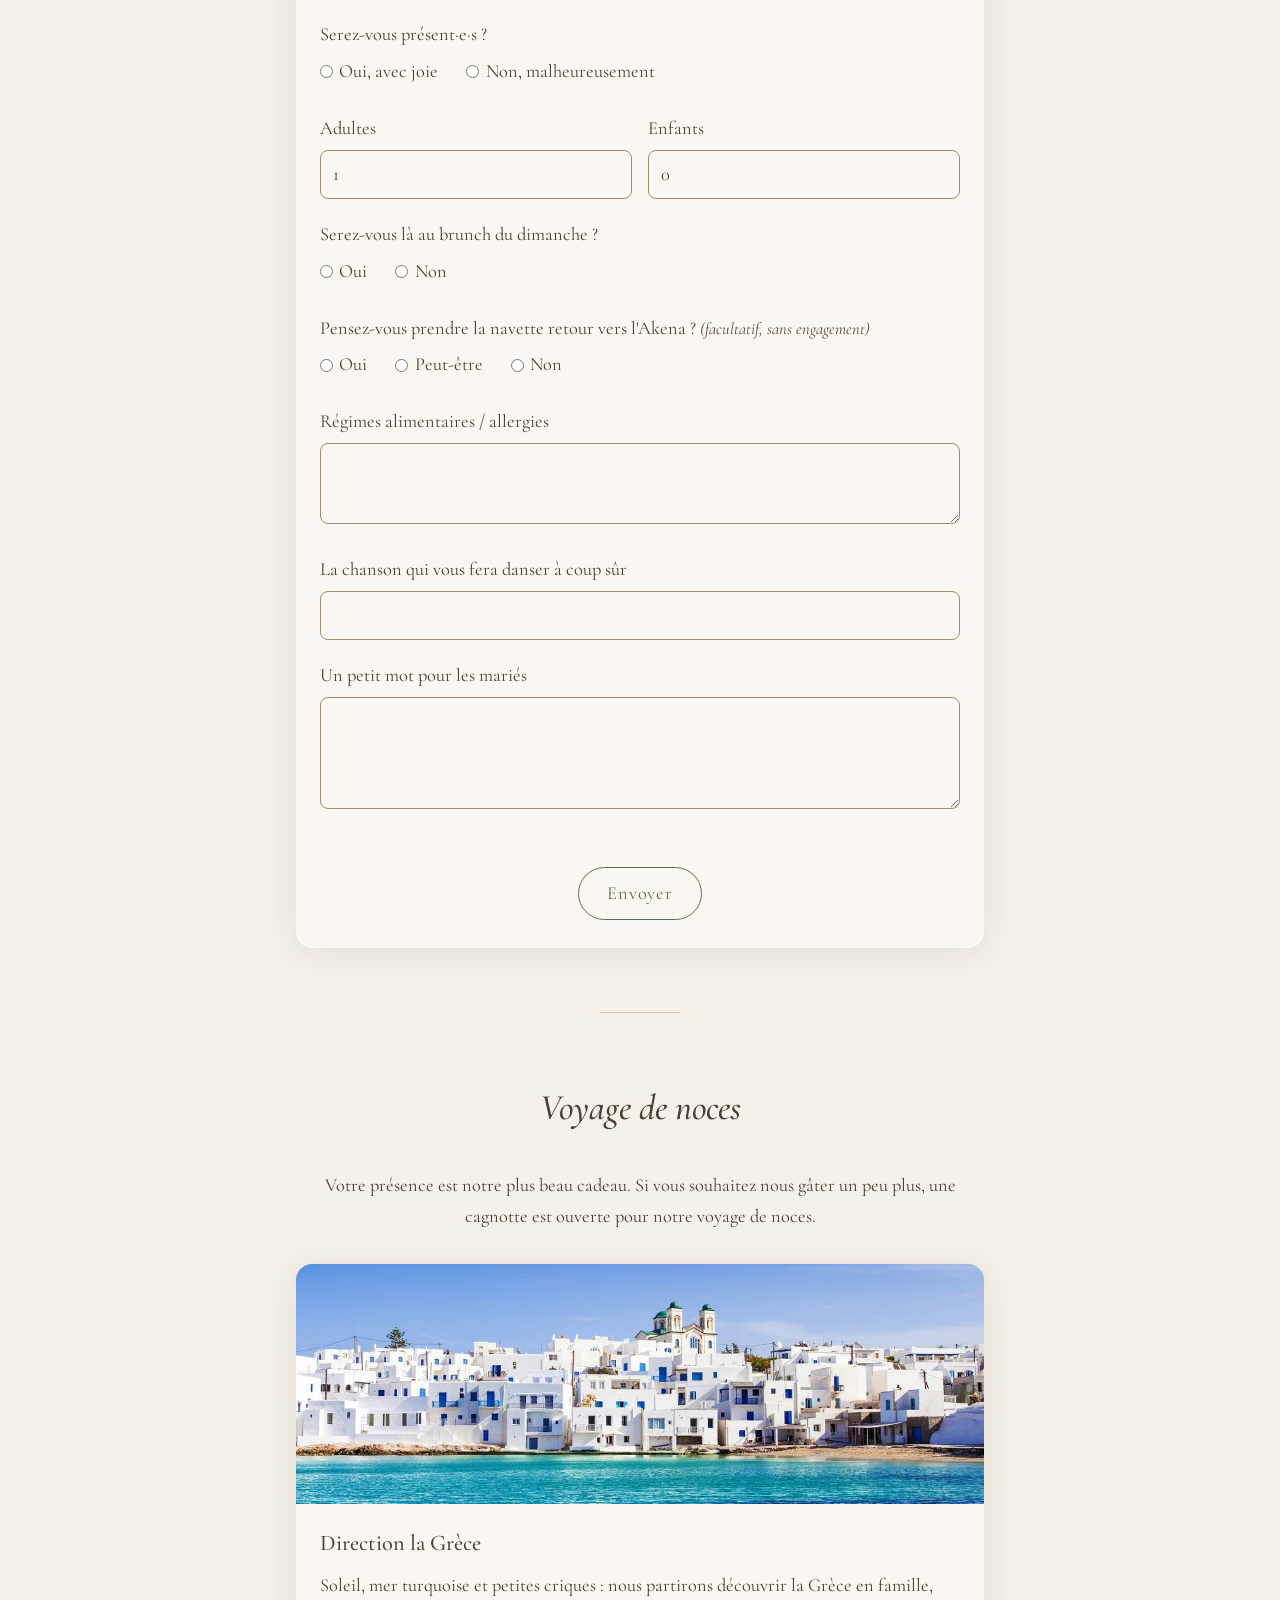
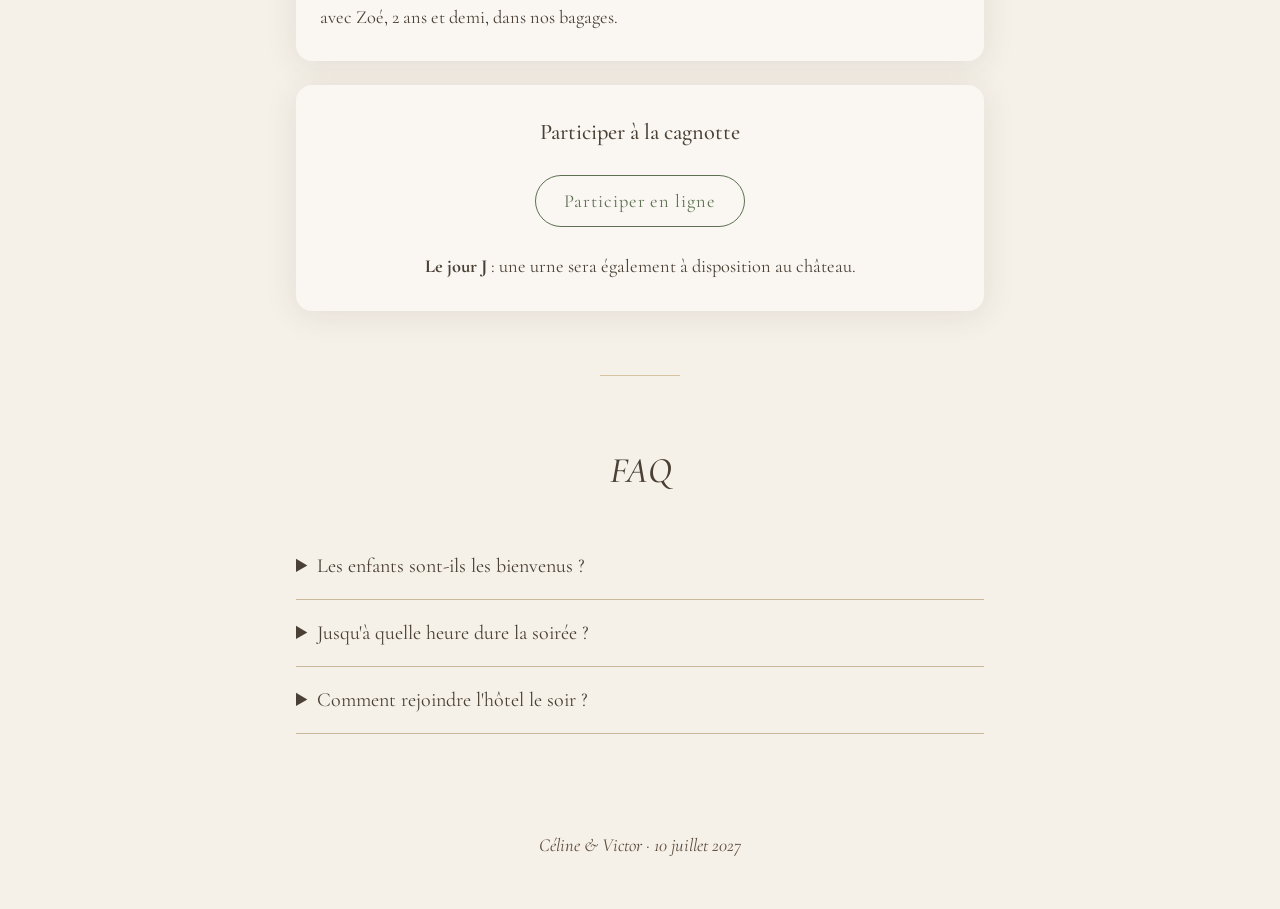
==== commit 6112964f: "content: Akena booking by phone only, rooms show full online Co-Authored-By: Claude Opus 5.5 <norepl" ====
--- a/apercu-mariage/index.html
+++ b/apercu-mariage/index.html
@@ -136,7 +136,7 @@
           <p>Cérémonie, cocktail, dîner &amp; soirée</p>
           <p class="address">Chemin la Tour, Martillac (33650)</p>
           <p>Indiquez au GPS <strong>3 chemin la Tour, 33650 Martillac</strong>, puis continuez 200 m : prenez le chemin à droite pour entrer sur la propriété. Parking à l'entrée du domaine.</p>
-          <a class="btn" target="_blank" rel="noopener" href="https://www.google.com/maps/search/?api=1&amp;query=3%20chemin%20la%20Tour%2033650%20Martillac">Itinéraire</a>
+          <a class="btn" target="_blank" rel="noopener" href="https://maps.app.goo.gl/7JC45b2VaF2ee1o2A">Itinéraire</a>
         </article>
       </div>
       <div class="access">
@@ -156,7 +156,7 @@
         <p>À 6 minutes en voiture du château.</p>
         <p><strong>85 € la nuit</strong> (petit-déjeuner non inclus) en précisant que vous venez pour le mariage de Céline &amp; Victor.</p>
         <p>Offre valable dans la limite des chambres disponibles, jusqu'au <strong>10 mai 2027</strong>.</p>
-        <p>Réservation : <a href="tel:+33557713265">05 57 71 32 65</a></p>
+        <p>Réservation <strong>par téléphone uniquement</strong> : <a href="tel:+33557713265">05 57 71 32 65</a>. Les chambres sont bloquées pour notre mariage, le site de l'hôtel peut donc les afficher complètes.</p>
         <iframe class="map" src="https://www.google.com/maps?q=Relais%20Akena%20La%20Br%C3%A8de%20Hotel&amp;output=embed" title="Carte : Akena Hôtel La Brède" loading="lazy" referrerpolicy="no-referrer-when-downgrade"></iframe>
         <a class="btn" target="_blank" rel="noopener" href="https://akenahotels.com/hotel-bordeaux-la-brede/">Site de l'hôtel</a>
       </article>
